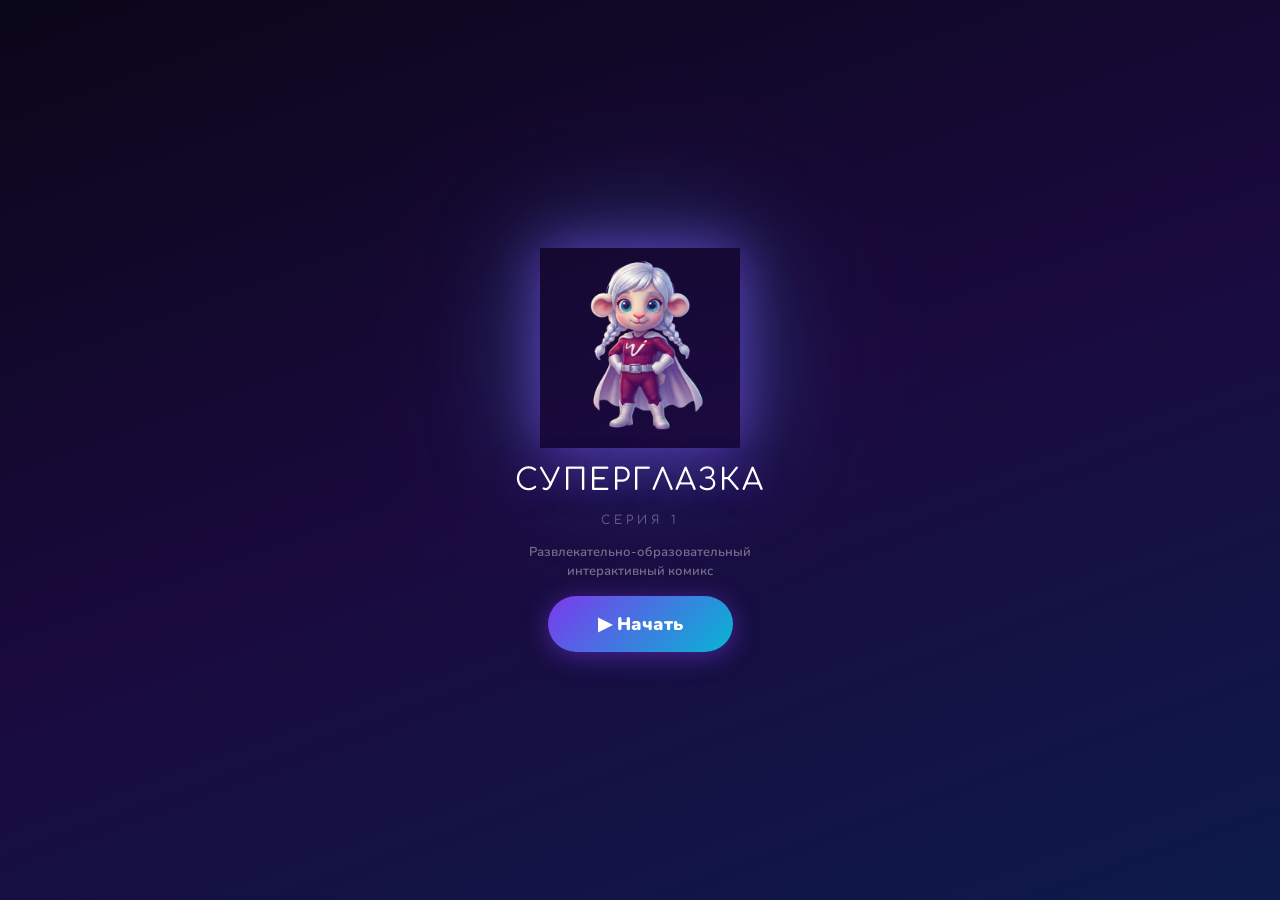
==== index.html @ 81c68782 "start" ====
<!DOCTYPE html>
<html lang="ru">
<head>
<meta charset="UTF-8">
<meta name="viewport" content="width=device-width, initial-scale=1.0, maximum-scale=1.0, user-scalable=no">
<title>Суперглазка — Серия 1</title>
<link href="https://fonts.googleapis.com/css2?family=Nunito:wght@400;600;700;800;900&family=Comfortaa:wght@700&display=swap" rel="stylesheet">
<link rel="stylesheet" href="css/comic.css">
</head>
<body>

<!-- SPLASH -->
<div id="splash">
  <img class="sp-char" src="assets/images/hero.png" alt="Суперглазка">
  <div class="sp-title">СУПЕРГЛАЗКА</div>
  <div class="sp-ser">СЕРИЯ 1</div>
  <div class="sp-sub">Развлекательно-образовательный<br>интерактивный комикс</div>
  <button class="sp-btn" id="startBtn">▶ Начать</button>
</div>

<div id="scroll-container">

<!-- Panel 0: Intro -->
<div class="panel" data-index="0" data-audio="assets/audio/ad0.mp3">
  <div class="panel-bg css-bg bg-livingroom"></div>
  <div class="logo-bar">СУПЕРГЛАЗКА</div>
  <div class="panel-num">Серия 1 · Кадр 1</div>
  <div class="progress-strip"></div>
  <div class="audio-crystal" onclick="speakPanel(0)"><div class="gem"><span class="gem-icon">🔊</span></div></div>
  <div class="speech-bubble tail-bl" style="top:16%;left:6%;max-width:48%"><span class="speaker nar">Завязка</span>Гостиная после завтрака. Чайные наборы, сахарница, ковбойская шляпа на стене...</div>
  <div class="caption">Звучит мелодия из спагетти-вестерна. На стол запрыгивает Суперглазка. Она выслеживает опасного преступника — Пикселька.</div>
  <div class="scroll-hint"><svg width="16" height="16" viewBox="0 0 24 24" fill="none" stroke="white" stroke-width="2.5"><polyline points="6 9 12 15 18 9"/></svg>ЛИСТАЙ</div>
</div>

<!-- Panel 1: Duel -->
<div class="panel" data-index="1" data-audio="assets/audio/ad1.mp3">
  <img class="panel-bg" src="assets/images/frame1.jpg" alt="Дуэль на столе">
  <div class="panel-num">Серия 1 · Кадр 2</div>
  <div class="progress-strip"></div>
  <div class="audio-crystal" onclick="speakPanel(1)"><div class="gem"><span class="gem-icon">🔊</span></div></div>
  <div class="speech-bubble tail-br" style="top:12%;right:6%;max-width:40%"><span class="speaker sg">Суперглазка</span>Ну что, Пикселёк, доигрался?</div>
  <div class="speech-bubble tail-bl" style="top:38%;left:6%;max-width:40%"><span class="speaker px">Пикселёк</span>*нервно дёргает лапками*</div>
  <div class="caption">Время замедляется. Суперглазка перепрыгивает через банку кофе, а Пикселёк бьёт по сахарнице — сахар летит ей в глаза!</div>
  <div class="scroll-hint"><svg width="16" height="16" viewBox="0 0 24 24" fill="none" stroke="white" stroke-width="2.5"><polyline points="6 9 12 15 18 9"/></svg>ЛИСТАЙ</div>
</div>

<!-- Panel 2: Chase -->
<div class="panel" data-index="2">
  <div class="panel-bg css-bg bg-socket"></div>
  <div class="panel-num">Серия 1 · Кадр 3</div>
  <div class="progress-strip"></div>
  <div class="audio-crystal" onclick="speakPanel(2)"><div class="gem"><span class="gem-icon">🔊</span></div></div>
  <div class="speech-bubble tail-tr" style="top:10%;left:6%;max-width:50%"><span class="speaker sg">Суперглазка</span>Я тебя всё равно поймаю!</div>
  <div class="caption">Пикселёк ныряет в розетку и исчезает со вспышкой. Суперглазка врезается лбом в стену, и ковбойская шляпа падает ей на голову. Хлопок в ладоши — она телепортируется.</div>
  <div class="scroll-hint"><svg width="16" height="16" viewBox="0 0 24 24" fill="none" stroke="white" stroke-width="2.5"><polyline points="6 9 12 15 18 9"/></svg>ЛИСТАЙ</div>
</div>

<!-- Panel 3: Vanya's room -->
<div class="panel" data-index="3" data-audio="assets/audio/ad2.mp3">
  <img class="panel-bg" src="assets/images/frame2.jpg" alt="Детская комната">
  <div class="panel-num">Серия 1 · Кадр 4</div>
  <div class="progress-strip"></div>
  <div class="audio-crystal" onclick="speakPanel(3)"><div class="gem"><span class="gem-icon">🔊</span></div></div>
  <div class="speech-bubble tail-bl" style="top:10%;left:6%;max-width:46%"><span class="speaker vanya">Ваня</span>О! Обновление вышло! Ну, я на пять минут. Чисто глянуть.</div>
  <div class="caption">Ваня (10 лет) собирал робота, но планшет зазвучал — и всё, конец. Часы перескочили с 12:00 на 17:00. Глаза покраснели, мама впала в тревогу.</div>
  <div class="scroll-hint"><svg width="16" height="16" viewBox="0 0 24 24" fill="none" stroke="white" stroke-width="2.5"><polyline points="6 9 12 15 18 9"/></svg>ЛИСТАЙ</div>
</div>

<!-- Panel 4: Doctor office -->
<div class="panel" data-index="4" data-audio="assets/audio/ad3.mp3">
  <img class="panel-bg" src="assets/images/frame3.jpg" alt="Кабинет врача">
  <div class="panel-num">Серия 1 · Кадр 5</div>
  <div class="progress-strip"></div>
  <div class="audio-crystal" onclick="speakPanel(4)"><div class="gem"><span class="gem-icon">🔊</span></div></div>
  <div class="speech-bubble tail-br" style="top:14%;right:6%;max-width:44%"><span class="speaker doc">Врач</span>Пятьдесят минут. В день. И больше нельзя.</div>
  <div class="speech-bubble tail-bl" style="top:44%;left:6%;max-width:44%"><span class="speaker vanya">Ваня</span>Чего?! За пятьдесят минут даже до первого босса не дойти!</div>
  <div class="caption">Врач вышла. Ваня крутит плюшевого Видеалика. Вдруг игрушка засветилась голубоватым светом...</div>
  <div class="scroll-hint"><svg width="16" height="16" viewBox="0 0 24 24" fill="none" stroke="white" stroke-width="2.5"><polyline points="6 9 12 15 18 9"/></svg>ЛИСТАЙ</div>
</div>

<!-- Panel 5: Superglazka appears -->
<div class="panel" data-index="5" data-audio="assets/audio/ad4.mp3">
  <img class="panel-bg" src="assets/images/frame4.jpg" alt="Суперглазка появилась">
  <div class="panel-num">Серия 1 · Кадр 6</div>
  <div class="progress-strip"></div>
  <div class="audio-crystal" onclick="speakPanel(5)"><div class="gem"><span class="gem-icon">🔊</span></div></div>
  <div class="speech-bubble tail-tr" style="top:10%;left:6%;max-width:50%"><span class="speaker sg">Суперглазка</span>Так... Перемещение в мир людей — три миллисекунды. Иду на рекорд!</div>
  <div class="speech-bubble tail-br" style="top:34%;right:6%;max-width:36%"><span class="speaker vanya">Ваня</span>А-А-А!!!</div>
  <div class="caption">Из вспышки радужного света материализовалась Суперглазка. Ваня в панике спрятался за кресло. А она с любопытством изучала «космический корабль».</div>
  <div class="scroll-hint"><svg width="16" height="16" viewBox="0 0 24 24" fill="none" stroke="white" stroke-width="2.5"><polyline points="6 9 12 15 18 9"/></svg>ЛИСТАЙ</div>
</div>

<!-- Panel 6: Jokes -->
<div class="panel" data-index="6" data-audio="assets/audio/ad5.mp3">
  <img class="panel-bg" src="assets/images/frame5.jpg" alt="Шутки">
  <div class="panel-num">Серия 1 · Кадр 7</div>
  <div class="progress-strip"></div>
  <div class="audio-crystal" onclick="speakPanel(6)"><div class="gem"><span class="gem-icon">🔊</span></div></div>
  <div class="speech-bubble tail-bl" style="top:10%;left:6%;max-width:50%"><span class="speaker sg">Суперглазка</span>Ш... Б... Н... Шляпа бобра небольшого?</div>
  <div class="speech-bubble tail-br" style="top:40%;right:6%;max-width:40%"><span class="speaker vanya">Ваня</span>Это не шифр. Это буквы для проверки зрения.</div>
  <div class="caption">Суперглазка достала два помидора, приложила к глазам: «Глаза красные, как два помидора!» Она съела один, второй прилип к потолку.</div>
  <div class="scroll-hint"><svg width="16" height="16" viewBox="0 0 24 24" fill="none" stroke="white" stroke-width="2.5"><polyline points="6 9 12 15 18 9"/></svg>ЛИСТАЙ</div>
</div>

<!-- Panel 7: Portal -->
<div class="panel" data-index="7" data-audio="assets/audio/ad6.mp3">
  <div class="panel-bg css-bg bg-portal"></div>
  <div class="panel-num">Серия 1 · Кадр 8</div>
  <div class="progress-strip"></div>
  <div class="audio-crystal" onclick="speakPanel(7)"><div class="gem"><span class="gem-icon">🔊</span></div></div>
  <div class="speech-bubble tail-bl" style="top:10%;left:6%;max-width:50%"><span class="speaker sg">Суперглазка</span>Видеаль — вижу вблизь...</div>
  <div class="speech-bubble tail-br" style="top:36%;right:6%;max-width:40%"><span class="speaker vanya">Ваня</span>И вижу вдаль!</div>
  <div class="caption">Заклинание открыло портал. Комната залилась радужным светом. Ваня и Суперглазка плывут по трубе, как в аквапарке. Ваня превращается в нарисованного героя.</div>
  <button class="game-cta-btn" onclick="showTransition('runner')">🎮 Играть!</button>
</div>


<!-- Panel 8: World of Eye -->
<div class="panel" data-index="8" data-audio="assets/audio/ad7.mp3">
  <img class="panel-bg" src="assets/images/frame6.jpg" alt="Мир Глазки">
  <div class="panel-num">Серия 1 · Кадр 9</div>
  <div class="progress-strip"></div>
  <div class="audio-crystal" onclick="speakPanel(8)"><div class="gem"><span class="gem-icon">🔊</span></div></div>
  <div class="boss-hud">
    <div class="boss-name">БОСС: ЛЕНИВУС</div>
    <div class="boss-bar"><div class="boss-hp" id="boss-hp1" style="width:100%"></div></div>
    <div class="boss-stats">Уровень: 1 · Класс: Ленивый Затягиватель</div>
  </div>
  <div class="speech-bubble tail-bl" style="top:54%;left:6%;max-width:50%"><span class="speaker sg">Суперглазка</span>Теперь понимаешь, почему планшет тебя так "затягивает"? Добро пожаловать в твой Мир Глазки!</div>
  <div class="speech-bubble tail-br" style="top:72%;right:6%;max-width:44%"><span class="speaker vanya">Ваня</span>Эти паучки... Я их где-то видел!</div>
  <div class="caption">Фэнтезийный пейзаж: Замок в форме глазного яблока, ресницы-мосты, слезные озёра. На троне из диванов возлежит Ленивус. Пиксельки плетут цифровую паутину.</div>
  <div class="scroll-hint"><svg width="16" height="16" viewBox="0 0 24 24" fill="none" stroke="white" stroke-width="2.5"><polyline points="6 9 12 15 18 9"/></svg>ЛИСТАЙ</div>
</div>

<!-- Panel 9: Cyber Warrior -->
<div class="panel" data-index="9">
  <div class="panel-bg css-bg bg-cyber"></div>
  <div class="panel-num">Серия 1 · Кадр 10</div>
  <div class="progress-strip"></div>
  <div class="audio-crystal" onclick="speakPanel(9)"><div class="gem"><span class="gem-icon">🔊</span></div></div>
  <div class="speech-bubble tail-bl" style="top:10%;left:6%;max-width:50%"><span class="speaker vanya">Ваня</span>Кибер Воин 3000, ты вовремя, друг!</div>
  <div class="speech-bubble tail-br" style="top:34%;right:6%;max-width:46%"><span class="speaker kw">Кибер Воин</span>Обещай, что достроишь меня, а не будешь вечно сидеть в планшете!</div>
  <div class="caption">Ваня призвал того самого робота, которого собирал в реальности. Кибер Воин прорвал сквозь паутину, но одна нога была недостроена — он бегал по кругу.</div>
  <div class="scroll-hint"><svg width="16" height="16" viewBox="0 0 24 24" fill="none" stroke="white" stroke-width="2.5"><polyline points="6 9 12 15 18 9"/></svg>ЛИСТАЙ</div>
</div>

<!-- Panel 10: Gym transition -->
<div class="panel" data-index="10">
  <div class="panel-bg css-bg bg-gym"></div>
  <div class="panel-num">Серия 1 · Кадр 11</div>
  <div class="progress-strip"></div>
  <div class="audio-crystal" onclick="speakPanel(10)"><div class="gem"><span class="gem-icon">🔊</span></div></div>
  <div class="speech-bubble tail-bl" style="top:10%;left:6%;max-width:52%"><span class="speaker sg">Суперглазка</span>Суперзарядка от Суперглазки! Повторяй за мной! И вы, ребята, тоже!</div>
  <div class="caption">Ленивус вырос до размеров робота. Единственный способ победить — гимнастика для глаз. Готовься!</div>
  <button class="game-cta-btn" onclick="showTransition('gym')">🎮 Тренировка!</button>
</div>

<!-- Panel 11: Victory -->
<div class="panel" data-index="11">
  <div class="panel-bg css-bg bg-victory"></div>
  <div class="panel-num">Серия 1 · Кадр 12</div>
  <div class="progress-strip"></div>
  <div class="audio-crystal" onclick="speakPanel(11)"><div class="gem"><span class="gem-icon">🔊</span></div></div>
  <div class="speech-bubble tail-bl" style="top:10%;left:6%;max-width:48%"><span class="speaker vanya">Ваня</span>Ура! Победа! Мне не терпится рассказать друзьям!</div>
  <div class="speech-bubble tail-br" style="top:36%;right:6%;max-width:40%"><span class="speaker sg">Суперглазка</span>Видеаль — вижу вблизь...</div>
  <div class="caption">Три солнечных лучика разрушили дамбу. Ленивус смылся потоком чистой слезной воды. Мир преобразился на глазах.</div>
  <div class="scroll-hint"><svg width="16" height="16" viewBox="0 0 24 24" fill="none" stroke="white" stroke-width="2.5"><polyline points="6 9 12 15 18 9"/></svg>ЛИСТАЙ</div>
</div>

<!-- Panel 12: Return -->
<div class="panel" data-index="12">
  <img class="panel-bg" src="assets/images/frame8.jpg" alt="Возвращение">
  <div class="panel-num">Серия 1 · Кадр 13</div>
  <div class="progress-strip"></div>
  <div class="audio-crystal" onclick="speakPanel(12)"><div class="gem"><span class="gem-icon">🔊</span></div></div>
  <div class="speech-bubble tail-bl" style="top:10%;left:6%;max-width:48%"><span class="speaker vanya">Ваня</span>Стой! А селфи? Нам нужно селфи на память!</div>
  <div class="caption">Ваня и Суперглазка вернулись в кабинет. Дверь открылась — мама и врач застыли, увидев погром. А глаза Вани были абсолютно чистыми. Рядом с ним с потолка упал помидор.</div>
  <div class="scroll-hint"><svg width="16" height="16" viewBox="0 0 24 24" fill="none" stroke="white" stroke-width="2.5"><polyline points="6 9 12 15 18 9"/></svg>ЛИСТАЙ</div>
</div>

<!-- Panel 13: Moral -->
<div class="panel" data-index="13">
  <div class="panel-bg css-bg bg-moral"></div>
  <div class="panel-num">Серия 1 · Кадр 14</div>
  <div class="progress-strip"></div>
  <div class="audio-crystal" onclick="speakPanel(13)"><div class="gem"><span class="gem-icon">🔊</span></div></div>
  <div class="speech-bubble tail-bl" style="top:14%;left:6%;max-width:52%"><span class="speaker sg">Суперглазка</span>Если долго сидеть в планшете, можно превратить глаза в два перезрелых помидора! Но выход есть!</div>
  <div class="caption">Суперглазка повесила селфи с Ваней на стену кабинета. Она напомнила: делайте гимнастику для глаз и отдыхайте каждые 20 минут.</div>
  <div class="scroll-hint"><svg width="16" height="16" viewBox="0 0 24 24" fill="none" stroke="white" stroke-width="2.5"><polyline points="6 9 12 15 18 9"/></svg>ЛИСТАЙ</div>
</div>

<!-- Panel 14: Flashback -->
<div class="panel" data-index="14">
  <div class="panel-bg css-bg bg-ritual"></div>
  <div class="panel-num">Серия 1 · Кадр 15</div>
  <div class="progress-strip"></div>
  <div class="audio-crystal" onclick="speakPanel(14)"><div class="gem"><span class="gem-icon">🔊</span></div></div>
  <div class="speech-bubble tail-bl" style="top:10%;left:6%;max-width:52%"><span class="speaker mx">Мудрый Хрусталик</span>Мир Тьмы становится сильнее! Мы вынуждены прибегнуть к святейшему ритуалу — Призыву!</div>
  <div class="caption">Планета Видеаль, несколько лет назад. Из бурлящего сосуда выпрыгнула Суперглазка в обычном красном комбинезоне. Удар посоха превратил её в супергероя.</div>
  <div class="scroll-hint"><svg width="16" height="16" viewBox="0 0 24 24" fill="none" stroke="white" stroke-width="2.5"><polyline points="6 9 12 15 18 9"/></svg>ЛИСТАЙ</div>
</div>

<!-- Panel 15: Finale / Credits -->
<div class="panel" data-index="15">
  <div class="panel-bg css-bg bg-credits"></div>
  <div class="panel-num">Серия 1 · Финал</div>
  <div class="progress-strip"></div>
  <div class="audio-crystal" onclick="speakPanel(15)"><div class="gem"><span class="gem-icon">🔊</span></div></div>
  <div class="credits-title">БЕРЕГИТЕ ЗРЕНИЕ!</div>
  <div class="credits-text">
    Суперглазка<br>
    <small>Серия 1 · Мир Глазки Вани</small><br><br>
    Сценарий: по заказу пользователя<br>
    Персонаж: Суперглазка<br><br>
    Советы:<br>
    • Делай гимнастику для глаз<br>
    • Отдыхай каждые 20 минут за экраном<br>
    • Не сиди в темноте с гаджетами<br>
    • Ешь морковку и пей воду
  </div>
  <button class="sp-btn" style="position:absolute;bottom:30px;left:50%;transform:translateX(-50%);z-index:10;padding:12px 36px;font-size:16px" onclick="location.reload()">🔄 Сначала</button>
</div>

</div>

<!-- OVERLAY: Runner transition -->
<div class="overlay" id="tr-overlay-runner">
  <img class="tr-badge" src="assets/images/badge.png" alt="">
  <div class="tr-title">Мини-игра!</div>
  <div class="tr-sub">Помоги Суперглазке догнать Пикселька на столе!<br>Уворачивайся от посуды.</div>
  <button class="tr-btn" onclick="startRunnerGame()">Играть! 🚀</button>
</div>

<!-- OVERLAY: Runner game -->
<div class="overlay" id="game-overlay-runner">
  <div class="game-header">
    <div class="score-pill"><span class="score-lbl">УРОВЕНЬ</span><span class="score-val" id="runner-time">1</span></div>
    <div class="lives-val" id="runner-lives">❤️❤️❤️</div>
  </div>
  <canvas id="runner-canvas" width="360" height="480"></canvas>
  <div class="runner-controls">
    <div class="runner-hint">👆 ТАП = прыжок | Два тапа = двойной прыжок</div>
    <div class="runner-stats">
      <div class="runner-stat">
        <div class="runner-stat-val">💚</div>
        <div class="runner-stat-lbl">+жизнь</div>
      </div>
      <div class="runner-stat">
        <div class="runner-stat-val">⭐</div>
        <div class="runner-stat-lbl">медленно</div>
      </div>
      <div class="runner-stat">
        <div class="runner-stat-val">🛡️</div>
        <div class="runner-stat-lbl">щит</div>
      </div>
    </div>
    <button onclick="closeRunner(false)" style="background:none;border:1px solid rgba(255,255,255,.2);border-radius:30px;color:rgba(255,255,255,.5);padding:8px 24px;font-family:'Nunito',sans-serif;font-size:12px;font-weight:700;cursor:pointer">Пропустить</button>
  </div>
</div>

<!-- OVERLAY: Gym transition -->
<div class="overlay" id="tr-overlay-gym">
  <img class="tr-badge" src="assets/images/badge.png" alt="">
  <div class="tr-title">Гимнастика для глаз!</div>
  <div class="tr-sub">Повторяй упражнения вместе с Ваней и Суперглазкой, чтобы победить Ленивуса.</div>
  <button class="tr-btn" onclick="startGymGame()">Начать! 👁</button>
</div>

<!-- OVERLAY: Gym game -->
<div class="overlay" id="game-overlay-gym">
  <div class="gym-header">
    <div class="gym-boss">
      <div class="gym-boss-avatar">🦥</div>
      <div class="gym-boss-info">
        <div class="gym-boss-name">ЛЕНИВУС</div>
        <div class="gym-boss-hp"><div class="gym-boss-hp-fill" id="boss-hp2" style="width:100%"></div></div>
      </div>
    </div>
    <div class="score-pill"><span class="score-lbl">ЛУЧИКИ</span><span class="score-val" id="gym-rays">⚪⚪⚪</span></div>
  </div>
  <div class="gym-card" id="gym-card">
    <div class="gym-title" id="gym-title">Упражнение «Щётка»</div>
    <div class="gym-desc" id="gym-desc">Зажмурись, потом открой глаза! Смахивай цифровую паутину!</div>
    <div class="gym-arena" id="gym-arena"></div>
    <div class="gym-progress"><div class="gym-bar" id="gym-bar"></div></div>
    <div class="gym-counter" id="gym-counter">Паутина: 0 / 5</div>
  </div>
  <div style="text-align:center;margin-top:12px"><button onclick="closeGym(false)" style="background:none;border:1px solid rgba(255,255,255,.2);border-radius:30px;color:rgba(255,255,255,.5);padding:8px 24px;font-family:'Nunito',sans-serif;font-size:12px;font-weight:700;cursor:pointer">Пропустить</button></div>
</div>

<!-- OVERLAY: Win -->
<div class="overlay" id="win-overlay">
  <div class="win-stars"><span class="win-star">⭐</span><span class="win-star">⭐</span><span class="win-star">⭐</span></div>
  <div class="win-title" id="win-title">Отлично!</div>
  <div class="win-sub" id="win-sub">Ты справился!<br>Продолжение в комиксе...</div>
  <button class="win-btn" onclick="closeWinContinue()">Продолжить ➜</button>
</div>

<script src="js/comic.js"></script>
<script src="js/game_runner.js"></script>
<script src="js/game_gymnastics.js"></script>
</body>
</html>
---- css/comic.css ----
/* ═══ BASE ═══ */
*{margin:0;padding:0;box-sizing:border-box}
html,body{width:100%;height:100%;overflow:hidden;background:#0a0618;font-family:'Nunito',sans-serif;-webkit-tap-highlight-color:transparent}
#scroll-container{width:100%;height:100vh;overflow-y:scroll;scroll-snap-type:y mandatory;-webkit-overflow-scrolling:touch;scrollbar-width:none;display:none}
#scroll-container::-webkit-scrollbar{display:none}

/* ═══ PANEL ═══ */
.panel{width:100%;height:100vh;scroll-snap-align:start;scroll-snap-stop:always;position:relative;overflow:hidden;display:flex;align-items:center;justify-content:center}
.panel-bg{position:absolute;inset:0;width:100%;height:100%;object-fit:cover;object-position:center;z-index:0;transition:transform .9s cubic-bezier(.25,.46,.45,.94),filter .9s;filter:brightness(.88) saturate(.9)}
.panel.active .panel-bg{transform:scale(1.03);filter:brightness(1) saturate(1)}
.css-bg{background-size:cover;background-position:center}
.panel::after{content:'';position:absolute;inset:0;background:linear-gradient(to bottom,rgba(10,6,24,.15) 0%,rgba(10,6,24,0) 30%,rgba(10,6,24,.45) 65%,rgba(10,6,24,.92) 100%);z-index:1;pointer-events:none}

/* ═══ HEADER / LOGO ═══ */
.panel-num{position:absolute;top:14px;left:14px;z-index:10;font-family:'Comfortaa',cursive;font-size:12px;color:rgba(255,255,255,.7);background:rgba(10,6,24,.5);backdrop-filter:blur(8px);padding:4px 12px;border-radius:20px;border:1px solid rgba(255,255,255,.12)}
.logo-bar{position:absolute;top:14px;left:50%;transform:translateX(-50%);z-index:10;font-family:'Comfortaa',cursive;font-size:13px;color:rgba(255,255,255,.4);letter-spacing:3px}

/* ═══ PROGRESS STRIP ═══ */
.progress-strip{position:absolute;top:14px;right:14px;z-index:10;display:flex;flex-direction:column;gap:4px}
.pdot{width:5px;height:5px;border-radius:3px;background:rgba(255,255,255,.2);transition:all .4s}
.pdot.active{background:#f59e0b;height:22px;box-shadow:0 0 8px rgba(245,158,11,.5)}
.pdot.done{background:rgba(255,255,255,.55)}

/* ═══ AUDIO CRYSTAL ═══ */
.audio-crystal{position:absolute;top:14px;right:44px;z-index:10;width:40px;height:40px;cursor:pointer;display:flex;align-items:center;justify-content:center;transition:transform .2s}
.audio-crystal:active{transform:scale(.85)}
.audio-crystal .gem{width:36px;height:36px;background:linear-gradient(135deg,rgba(124,58,237,.6),rgba(6,182,212,.6));border:1.5px solid rgba(255,255,255,.35);border-radius:10px;transform:rotate(45deg);display:flex;align-items:center;justify-content:center;backdrop-filter:blur(6px);box-shadow:0 2px 12px rgba(124,58,237,.3);transition:all .3s}
.audio-crystal .gem-icon{transform:rotate(-45deg);font-size:16px;color:rgba(255,255,255,.9);line-height:1}
.audio-crystal.playing .gem{background:linear-gradient(135deg,rgba(245,158,11,.7),rgba(239,68,68,.6));box-shadow:0 2px 16px rgba(245,158,11,.5);animation:gemPulse 1.2s ease-in-out infinite}
@keyframes gemPulse{0%,100%{box-shadow:0 2px 12px rgba(245,158,11,.4)}50%{box-shadow:0 2px 24px rgba(245,158,11,.7)}}

/* ═══ SPEECH BUBBLE ═══ */
.speech-bubble{position:absolute;z-index:10;max-width:54%;background:rgba(255,255,255,.78);backdrop-filter:blur(6px);border:2px solid rgba(255,255,255,.85);border-radius:16px;padding:10px 14px;font-size:14px;font-weight:800;color:#1a0f2e;line-height:1.4;box-shadow:0 2px 12px rgba(0,0,0,.15);transform:translateY(10px) scale(.95);opacity:0;transition:transform .45s .15s ease,opacity .4s .15s ease}
.panel.active .speech-bubble{transform:translateY(0) scale(1);opacity:1}
.speech-bubble .speaker{font-size:10px;text-transform:uppercase;letter-spacing:1.5px;margin-bottom:3px;display:block;font-weight:900}
.speaker.sg{color:#7c3aed}
.speaker.vanya{color:#06b6d4}
.speaker.px{color:#ef4444}
.speaker.doc{color:#22c55e}
.speaker.kw{color:#6366f1}
.speaker.mx{color:#f59e0b}
.speaker.nar{color:#64748b}

.speech-bubble.tail-bl::after{content:'';position:absolute;bottom:-10px;left:18px;width:12px;height:10px;background:rgba(255,255,255,.78);clip-path:polygon(0 0,100% 0,30% 100%)}
.speech-bubble.tail-br::after{content:'';position:absolute;bottom:-10px;right:18px;width:12px;height:10px;background:rgba(255,255,255,.78);clip-path:polygon(0 0,100% 0,70% 100%)}
.speech-bubble.tail-tr::after{content:'';position:absolute;top:-10px;right:18px;width:12px;height:10px;background:rgba(255,255,255,.78);clip-path:polygon(0 0,100% 0,70% 100%);transform:scaleY(-1)}
.speech-bubble.tail-tl::after{content:'';position:absolute;top:-10px;left:18px;width:12px;height:10px;background:rgba(255,255,255,.78);clip-path:polygon(30% 100%,0 0,100% 0);transform:scaleY(-1)}

/* ═══ CAPTION ═══ */
.caption{position:absolute;bottom:54px;left:0;right:0;z-index:10;padding:0 18px;font-size:15px;font-weight:700;color:rgba(255,255,255,.92);line-height:1.55;text-shadow:0 2px 8px rgba(0,0,0,.8);transform:translateY(10px);opacity:0;transition:transform .5s .3s ease,opacity .5s .3s ease}
.panel.active .caption{transform:translateY(0);opacity:1}

.scroll-hint{position:absolute;bottom:10px;left:50%;transform:translateX(-50%);z-index:10;display:flex;flex-direction:column;align-items:center;gap:2px;color:rgba(255,255,255,.4);font-size:9px;font-weight:800;letter-spacing:2px;animation:hintB 1.6s ease-in-out infinite}
@keyframes hintB{0%,100%{transform:translateX(-50%) translateY(0)}50%{transform:translateX(-50%) translateY(5px)}}

/* ═══ GAME CTA BTN ═══ */
.game-cta-btn{position:absolute;bottom:90px;left:50%;transform:translateX(-50%);z-index:10;background:linear-gradient(135deg,#7c3aed,#06b6d4);color:#fff;border:2px solid rgba(255,255,255,.45);border-radius:50px;padding:14px 36px;font-family:'Nunito',sans-serif;font-size:17px;font-weight:900;cursor:pointer;box-shadow:0 4px 25px rgba(124,58,237,.5);white-space:nowrap;animation:ctaP 2s ease-in-out infinite;display:none}
.panel.active .game-cta-btn{display:block}
@keyframes ctaP{0%,100%{box-shadow:0 4px 20px rgba(124,58,237,.5)}50%{box-shadow:0 6px 35px rgba(6,182,212,.65)}}
.game-cta-btn:active{transform:translateX(-50%) scale(.95)}

/* ═══ CSS BACKGROUNDS ═══ */
.bg-livingroom{background:linear-gradient(160deg,#2d1b4a,#1a0f2e 60%,#0f172a)}
.bg-socket{background:linear-gradient(160deg,#0f172a,#1e1b4b 60%,#312e81)}
.bg-portal{background:linear-gradient(160deg,#4c1d95,#06b6d4,#f59e0b);background-size:400% 400%;animation:portalMove 6s ease infinite}
@keyframes portalMove{0%{background-position:0% 50%}50%{background-position:100% 50%}100%{background-position:0% 50%}}
.bg-cyber{background:linear-gradient(160deg,#0f172a,#1e293b 50%,#334155)}
.bg-gym{background:linear-gradient(160deg,#1a0f2e,#4c1d95 60%,#7c3aed)}
.bg-victory{background:linear-gradient(160deg,#0ea5e9,#06b6d4 40%,#f59e0b)}
.bg-moral{background:linear-gradient(160deg,#1a0f2e,#312e81 60%,#4338ca)}
.bg-ritual{background:linear-gradient(160deg,#0f172a,#1e1b4b 50%,#3730a3)}
.bg-credits{background:linear-gradient(160deg,#0a0618,#1a0a3e,#0d1b4a)}

/* ═══ BOSS HUD ═══ */
.boss-hud{position:absolute;top:56px;left:14px;right:14px;z-index:10;background:rgba(10,6,24,.55);backdrop-filter:blur(6px);border:1px solid rgba(255,255,255,.12);border-radius:14px;padding:10px 14px;transform:translateY(-10px);opacity:0;transition:transform .5s .2s,opacity .5s .2s}
.panel.active .boss-hud{transform:translateY(0);opacity:1}
.boss-name{font-size:11px;font-weight:900;color:#f59e0b;letter-spacing:1px}
.boss-bar{height:8px;background:rgba(255,255,255,.15);border-radius:4px;margin-top:6px;overflow:hidden}
.boss-hp{height:100%;background:linear-gradient(90deg,#ef4444,#f59e0b);transition:width .6s ease}
.boss-stats{font-size:10px;color:rgba(255,255,255,.55);margin-top:6px}

.boss-bar-inline{flex:1;height:10px;background:rgba(255,255,255,.15);border-radius:5px;overflow:hidden;max-width:180px}
.boss-hp-inline{height:100%;background:linear-gradient(90deg,#ef4444,#f59e0b);transition:width .6s ease}

/* ═══ CREDITS ═══ */
.credits-title{position:absolute;top:18%;left:0;right:0;z-index:10;text-align:center;font-family:'Comfortaa',cursive;font-size:28px;color:#fff;text-shadow:0 2px 15px rgba(6,182,212,.6);transform:translateY(-10px);opacity:0;transition:transform .6s .2s,opacity .6s .2s}
.panel.active .credits-title{transform:translateY(0);opacity:1}
.credits-text{position:absolute;top:34%;left:0;right:0;z-index:10;text-align:center;font-size:14px;color:rgba(255,255,255,.8);line-height:1.7;padding:0 24px;transform:translateY(10px);opacity:0;transition:transform .6s .4s,opacity .6s .4s}
.panel.active .credits-text{transform:translateY(0);opacity:1}

/* ═══ SPLASH ═══ */
#splash{position:fixed;inset:0;z-index:200;background:linear-gradient(160deg,#0a0618,#1a0a3e,#0d1b4a);display:flex;flex-direction:column;align-items:center;justify-content:center;gap:16px;transition:opacity .5s}
#splash.hide{opacity:0;pointer-events:none}
.sp-char{width:200px;height:auto;filter:drop-shadow(0 0 25px rgba(124,58,237,.6)) drop-shadow(0 0 50px rgba(6,182,212,.3)) drop-shadow(0 0 80px rgba(124,58,237,.2));animation:spCharGlow 3s ease-in-out infinite;mix-blend-mode:screen}
@keyframes spCharGlow{0%,100%{filter:drop-shadow(0 0 25px rgba(124,58,237,.6)) drop-shadow(0 0 50px rgba(6,182,212,.3)) drop-shadow(0 0 80px rgba(124,58,237,.2))}50%{filter:drop-shadow(0 0 35px rgba(124,58,237,.8)) drop-shadow(0 0 70px rgba(6,182,212,.5)) drop-shadow(0 0 100px rgba(245,158,11,.3))}}
.sp-title{font-family:'Comfortaa',cursive;font-size:30px;color:#fff;text-shadow:0 0 30px rgba(124,58,237,.5);letter-spacing:2px}
.sp-ser{font-family:'Comfortaa',cursive;font-size:12px;color:rgba(255,255,255,.35);letter-spacing:4px}
.sp-sub{font-size:13px;color:rgba(255,255,255,.4);font-weight:600;text-align:center;max-width:240px;line-height:1.4}
.sp-btn{background:linear-gradient(135deg,#7c3aed,#06b6d4);color:#fff;border:none;border-radius:50px;padding:16px 50px;font-family:'Nunito',sans-serif;font-size:18px;font-weight:900;cursor:pointer;box-shadow:0 4px 25px rgba(124,58,237,.5);-webkit-appearance:none}
.sp-btn:active{transform:scale(.95)}

/* ═══ OVERLAYS ═══ */
.overlay{position:fixed;inset:0;z-index:100;display:none;flex-direction:column;align-items:center;justify-content:center;padding:20px;gap:16px}
.overlay.visible{display:flex}
#tr-overlay-runner,#tr-overlay-gym{background:linear-gradient(160deg,#1a0f2e,#2d1b69);animation:fadeIn .4s}
#win-overlay{background:linear-gradient(160deg,#0f2027,#203a43,#2c5364);animation:fadeIn .4s}
@keyframes fadeIn{from{opacity:0}to{opacity:1}}

.tr-badge{width:90px;height:90px;background:linear-gradient(135deg,#f59e0b,#ef4444);border:3px solid rgba(255,255,255,.25);border-radius:50%;display:flex;align-items:center;justify-content:center;overflow:hidden;box-shadow:0 8px 30px rgba(245,158,11,.4);animation:trP .5s cubic-bezier(.34,1.56,.64,1) .1s both}
.tr-badge img{width:100%;height:100%;object-fit:cover}
@keyframes trP{from{transform:scale(0)}to{transform:scale(1)}}
.tr-title{font-family:'Comfortaa',cursive;font-size:28px;color:#fff;text-shadow:0 2px 12px rgba(124,58,237,.8)}
.tr-sub{font-size:14px;color:rgba(255,255,255,.7);font-weight:600;text-align:center;max-width:300px;line-height:1.5}
.tr-btn,.win-btn{background:linear-gradient(135deg,#7c3aed,#06b6d4);color:#fff;border:2px solid rgba(255,255,255,.3);border-radius:50px;padding:14px 38px;font-family:'Nunito',sans-serif;font-size:17px;font-weight:900;cursor:pointer;box-shadow:0 4px 20px rgba(124,58,237,.5);transition:transform .15s}
.tr-btn:active,.win-btn:active{transform:scale(.95)}

.win-stars{display:flex;gap:8px;font-size:48px}
.win-star{animation:starPop .4s cubic-bezier(.34,1.56,.64,1) both}
.win-star:nth-child(1){animation-delay:.1s}.win-star:nth-child(2){animation-delay:.25s}.win-star:nth-child(3){animation-delay:.4s}
@keyframes starPop{from{opacity:0;transform:scale(0) rotate(-20deg)}to{opacity:1;transform:scale(1) rotate(0)}}
.win-title{font-family:'Comfortaa',cursive;font-size:30px;color:#fff;text-shadow:0 2px 15px rgba(6,182,212,.6)}
.win-sub{font-size:14px;color:rgba(255,255,255,.65);font-weight:600;text-align:center;max-width:280px;line-height:1.5}

/* ═══ GAME SHARED ═══ */
.game-header{display:flex;align-items:center;justify-content:space-between;width:100%;max-width:500px;margin-bottom:10px}
.score-pill{background:rgba(255,255,255,.08);border:1px solid rgba(255,255,255,.12);border-radius:50px;padding:6px 16px;display:flex;gap:10px;align-items:center}
.score-lbl{font-size:10px;color:rgba(255,255,255,.4);font-weight:800}
.score-val{font-family:'Comfortaa',cursive;font-size:20px;color:#f59e0b}
.lives-val{font-size:16px}

/* ═══ RUNNER GAME - NEW ═══ */
#game-overlay-runner{background:linear-gradient(180deg,#1a0f2e 0%,#0f0a1e 100%);padding:18px;justify-content:flex-start;overflow-y:auto}
#runner-canvas{width:100%;max-width:400px;height:auto;border-radius:16px;border:2px solid rgba(255,255,255,.15);background:linear-gradient(180deg,#2d1b4a 0%,#1a0f2e 50%,#0f0a1e 100%);touch-action:none;box-shadow:0 10px 40px rgba(0,0,0,.5)}
.runner-controls{width:100%;max-width:400px;display:flex;flex-direction:column;align-items:center;gap:10px;margin-top:10px}
.runner-hint{font-size:13px;color:rgba(255,255,255,.6);font-weight:700;text-align:center;padding:8px 16px;background:rgba(255,255,255,.08);border-radius:20px}
.runner-stats{display:flex;gap:20px;margin-top:5px}
.runner-stat{text-align:center}
.runner-stat-val{font-size:18px;font-weight:900;color:#f59e0b}
.runner-stat-lbl{font-size:10px;color:rgba(255,255,255,.4)}

/* ═══ GYM GAME - NEW ═══ */
#game-overlay-gym{background:linear-gradient(180deg,#1a0f2e 0%,#0f0a1e 100%);padding:18px;justify-content:flex-start;overflow-y:auto}
.gym-header{display:flex;align-items:center;justify-content:space-between;width:100%;max-width:460px;margin-bottom:12px;gap:12px}
.gym-boss{display:flex;align-items:center;gap:10px}
.gym-boss-avatar{width:48px;height:48px;background:linear-gradient(135deg,#78716c,#57534e);border-radius:50%;display:flex;align-items:center;justify-content:center;font-size:28px;border:3px solid rgba(255,255,255,.2);box-shadow:0 4px 15px rgba(0,0,0,.3)}
.gym-boss-info{flex:1}
.gym-boss-name{font-size:12px;font-weight:900;color:#f59e0b;letter-spacing:1px}
.gym-boss-hp{height:8px;background:rgba(255,255,255,.15);border-radius:4px;margin-top:4px;overflow:hidden}
.gym-boss-hp-fill{height:100%;background:linear-gradient(90deg,#ef4444,#f59e0b);transition:width .4s ease}

.gym-card{background:rgba(255,255,255,.08);border:1px solid rgba(255,255,255,.15);border-radius:20px;padding:20px;width:100%;max-width:460px;backdrop-filter:blur(10px);margin-top:8px}
.gym-title{font-family:'Comfortaa',cursive;font-size:20px;color:#fff;margin-bottom:6px}
.gym-desc{font-size:14px;color:rgba(255,255,255,.7);font-weight:600;margin-bottom:18px;line-height:1.45}
.gym-arena{display:flex;align-items:center;justify-content:center;min-height:140px;background:rgba(0,0,0,.2);border:2px dashed rgba(255,255,255,.15);border-radius:14px;margin-bottom:16px;position:relative;overflow:hidden}
.gym-action-btn{background:linear-gradient(135deg,#7c3aed,#06b6d4);color:#fff;border:2px solid rgba(255,255,255,.35);border-radius:50px;padding:18px 48px;font-family:'Nunito',sans-serif;font-size:20px;font-weight:900;cursor:pointer;box-shadow:0 4px 25px rgba(124,58,237,.4);user-select:none;transition:all .15s;position:relative;overflow:hidden}
.gym-action-btn:active{transform:scale(.95);box-shadow:0 2px 15px rgba(124,58,237,.3)}
.gym-action-btn::after{content:'';position:absolute;inset:0;background:linear-gradient(90deg,transparent,rgba(255,255,255,.3),transparent);transform:translateX(-100%);transition:none}
.gym-action-btn:hover::after{transform:translateX(100%);transition:transform .5s}

.gym-progress{height:12px;background:rgba(255,255,255,.12);border-radius:6px;overflow:hidden;position:relative}
.gym-bar{height:100%;width:0%;background:linear-gradient(90deg,#f59e0b,#ef4444);transition:width .3s ease;box-shadow:0 0 10px rgba(245,158,11,.3)}
.gym-counter{text-align:center;margin-top:12px;font-size:16px;color:rgba(255,255,255,.8);font-weight:800}

/* ═══ GYM SPECIFIC ELEMENTS ═══ */
.gym-superglazka{position:absolute;left:20px;top:50%;transform:translateY(-50%);font-size:50px;filter:drop-shadow(0 0 10px rgba(245,158,11,.5));animation:float 2s ease-in-out infinite}
@keyframes float{0%,100%{transform:translateY(-50%) translateY(0)}50%{transform:translateY(-50%) translateY(-10px)}}
.gym-superglazka.closed{filter:brightness(.3) drop-shadow(0 0 5px rgba(0,0,0,.5))}

.gym-cobweb{position:absolute;inset:0;pointer-events:none}
.cobweb-line{position:absolute;background:rgba(255,255,255,.3);transform-origin:left center;transition:all .3s ease}
.cobweb-line.removed{opacity:0;transform:scale(0)!important}

.gym-tracker-container{position:relative;width:200px;height:120px}
.gym-tracker-path{position:absolute;inset:0;border:2px dashed rgba(255,255,255,.2);border-radius:50%}
.gym-tracker-ball{position:absolute;width:30px;height:30px;background:linear-gradient(135deg,#f59e0b,#ef4444);border-radius:50%;box-shadow:0 0 20px rgba(245,158,11,.6);left:50%;top:50%;margin:-15px 0 0 -15px;transition:none}
.gym-tracker-target{position:absolute;width:50px;height:50px;border:3px solid #22c55e;border-radius:50%;left:50%;top:50%;margin:-25px 0 0 -25px;animation:pulseTarget 1s ease-in-out infinite}
@keyframes pulseTarget{0%,100%{transform:scale(1);opacity:1}50%{transform:scale(1.1);opacity:.7}}
.gym-tracker-hit{position:absolute;left:50%;top:50%;transform:translate(-50%,-50%);font-size:24px;font-weight:900;color:#22c55e;opacity:0;animation:hitPop .5s ease}
@keyframes hitPop{0%{opacity:1;transform:translate(-50%,-50%) scale(.5)}50%{transform:translate(-50%,-50%) scale(1.3)}100%{opacity:0;transform:translate(-50%,-50%) scale(1)}}

.gym-rhythm-container{position:relative;width:180px;height:180px;display:flex;align-items:center;justify-content:center}
.gym-rhythm-outer{position:absolute;width:100%;height:100%;border:4px solid rgba(255,255,255,.1);border-radius:50%}
.gym-rhythm-inner{position:absolute;width:60%;height:60%;background:linear-gradient(135deg,#06b6d4,#7c3aed);border-radius:50%;animation:rhythmPulse 1s ease-in-out infinite}
@keyframes rhythmPulse{0%,100%{transform:scale(1)}50%{transform:scale(.6)}}
.gym-rhythm-text{position:relative;z-index:1;font-size:14px;font-weight:900;color:#fff;text-align:center}
.gym-combo{position:absolute;top:-30px;left:50%;transform:translateX(-50%);font-size:20px;font-weight:900;color:#f59e0b;text-shadow:0 0 10px rgba(245,158,11,.5);animation:comboPop .3s ease}
@keyframes comboPop{0%{transform:translateX(-50%) scale(0)}50%{transform:translateX(-50%) scale(1.3)}100%{transform:translateX(-50%) scale(1)}}

.gym-lake{position:absolute;bottom:0;left:0;right:0;height:0%;background:linear-gradient(180deg,rgba(6,182,212,.5),rgba(6,182,212,.2));border-radius:0 0 12px 12px;transition:height .2s ease;pointer-events:none}
.gym-lake::after{content:'🌊';position:absolute;bottom:5px;left:50%;transform:translateX(-50%);font-size:24px;opacity:.7;animation:wave 2s ease-in-out infinite}
@keyframes wave{0%,100%{transform:translateX(-50%) translateY(0)}50%{transform:translateX(-50%) translateY(-5px)}}

.gym-lazy-shake{animation:lazyShake .5s ease}
@keyframes lazyShake{0%,100%{transform:rotate(0)}25%{transform:rotate(-5deg)}75%{transform:rotate(5deg)}}

@media (max-width:380px){
  .speech-bubble{font-size:12px;padding:8px 10px;max-width:60%}
  .caption{font-size:13px}
  .sp-char{width:160px}
  .sp-title{font-size:24px}
}
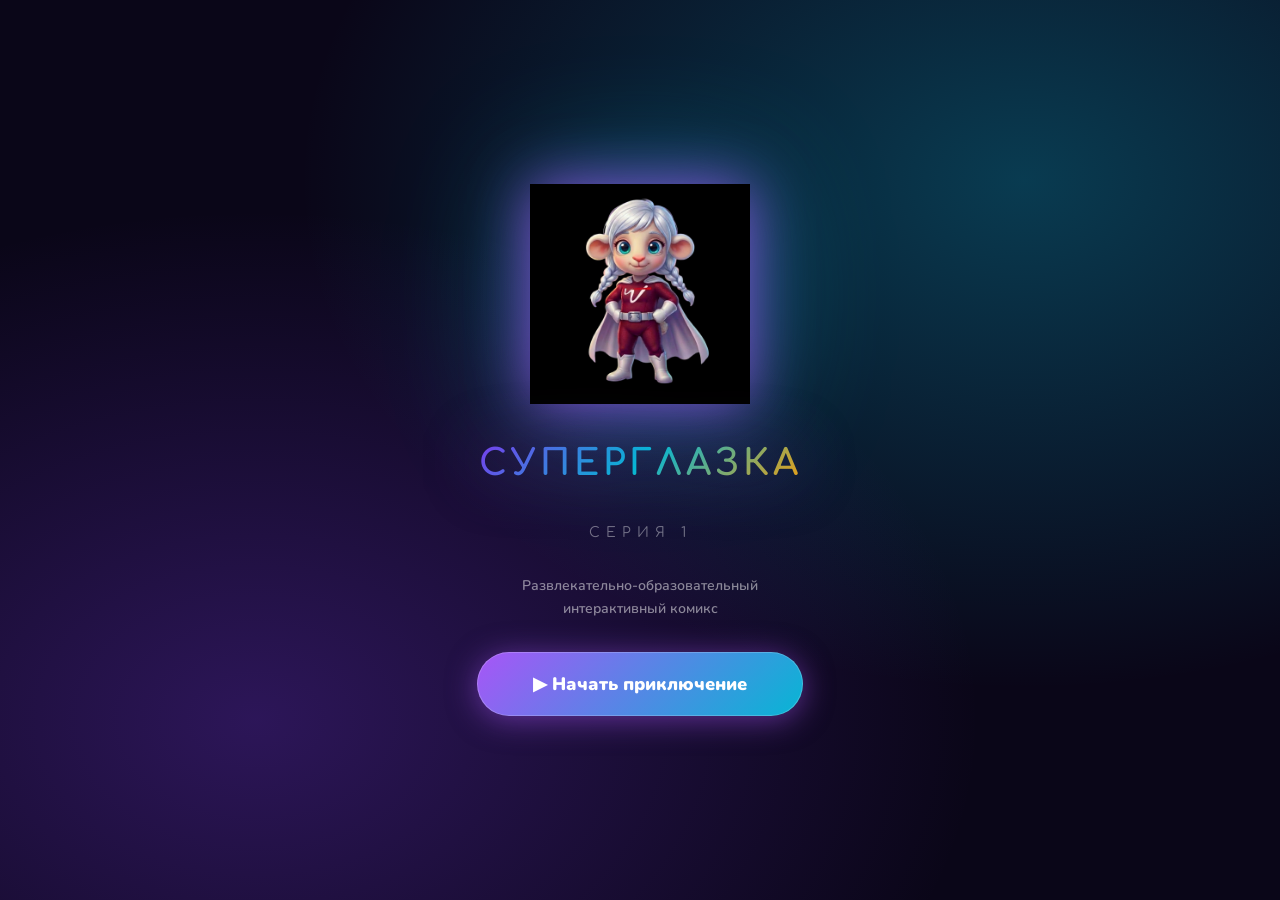
==== commit 181a0b04: "23" ====
--- a/index.html
+++ b/index.html
@@ -3,243 +3,507 @@
 <head>
 <meta charset="UTF-8">
 <meta name="viewport" content="width=device-width, initial-scale=1.0, maximum-scale=1.0, user-scalable=no">
+<meta name="theme-color" content="#0a0618">
+<meta name="description" content="Суперглазка — интерактивный образовательный комикс о здоровье глаз">
 <title>Суперглазка — Серия 1</title>
+<link rel="preconnect" href="https://fonts.googleapis.com">
+<link rel="preconnect" href="https://fonts.gstatic.com" crossorigin>
 <link href="https://fonts.googleapis.com/css2?family=Nunito:wght@400;600;700;800;900&family=Comfortaa:wght@700&display=swap" rel="stylesheet">
-<link rel="stylesheet" href="css/comic.css">
+<link rel="stylesheet" href="css/modern.css">
 </head>
 <body>
 
-<!-- SPLASH -->
+<!-- ═══════════════════════════════════════════════════════════
+     SPLASH SCREEN
+     ═══════════════════════════════════════════════════════════ -->
 <div id="splash">
-  <img class="sp-char" src="assets/images/hero.png" alt="Суперглазка">
+  <video class="sp-char" src="assets/videos/hero.mp4" autoplay muted loop playsinline preload="auto" poster="assets/images/hero.png"></video>
   <div class="sp-title">СУПЕРГЛАЗКА</div>
   <div class="sp-ser">СЕРИЯ 1</div>
   <div class="sp-sub">Развлекательно-образовательный<br>интерактивный комикс</div>
-  <button class="sp-btn" id="startBtn">▶ Начать</button>
-</div>
-
+  <button class="sp-btn" id="startBtn">▶ Начать приключение</button>
+</div>
+
+<!-- ═══════════════════════════════════════════════════════════
+     MAIN SCROLL CONTAINER
+     ═══════════════════════════════════════════════════════════ -->
 <div id="scroll-container">
 
 <!-- Panel 0: Intro -->
 <div class="panel" data-index="0" data-audio="assets/audio/ad0.mp3">
-  <div class="panel-bg css-bg bg-livingroom"></div>
-  <div class="logo-bar">СУПЕРГЛАЗКА</div>
-  <div class="panel-num">Серия 1 · Кадр 1</div>
-  <div class="progress-strip"></div>
-  <div class="audio-crystal" onclick="speakPanel(0)"><div class="gem"><span class="gem-icon">🔊</span></div></div>
-  <div class="speech-bubble tail-bl" style="top:16%;left:6%;max-width:48%"><span class="speaker nar">Завязка</span>Гостиная после завтрака. Чайные наборы, сахарница, ковбойская шляпа на стене...</div>
-  <div class="caption">Звучит мелодия из спагетти-вестерна. На стол запрыгивает Суперглазка. Она выслеживает опасного преступника — Пикселька.</div>
-  <div class="scroll-hint"><svg width="16" height="16" viewBox="0 0 24 24" fill="none" stroke="white" stroke-width="2.5"><polyline points="6 9 12 15 18 9"/></svg>ЛИСТАЙ</div>
+  <video class="panel-bg" src="assets/videos/bg-livingroom.mp4" autoplay muted loop playsinline preload="auto" poster="assets/images/img_0.png"></video>
+  <div class="panel-header">
+    <div class="panel-num">Кадр 1 из 16</div>
+    <div class="logo-bar">СУПЕРГЛАЗКА</div>
+  </div>
+  <div class="audio-crystal" onclick="speakPanel(0)">
+    <div class="gem"><span class="gem-icon">🔊</span></div>
+  </div>
+  <div class="speech-bubble tail-bl" style="top:18%;left:6%;max-width:46%">
+    <span class="speaker nar">Завязка</span>
+    Гостиная после завтрака. Чайные наборы, сахарница, ковбойская шляпа на стене...
+  </div>
+  <div class="caption">
+    Звучит мелодия из спагетти-вестерна. На стол запрыгивает Суперглазка. 
+    Она выслеживает опасного преступника — Пикселька.
+  </div>
+  <div class="scroll-hint">
+    <svg width="16" height="16" viewBox="0 0 24 24" fill="none" stroke="currentColor" stroke-width="2.5">
+      <polyline points="6 9 12 15 18 9"/>
+    </svg>
+    Листай вниз
+  </div>
 </div>
 
 <!-- Panel 1: Duel -->
 <div class="panel" data-index="1" data-audio="assets/audio/ad1.mp3">
-  <img class="panel-bg" src="assets/images/frame1.jpg" alt="Дуэль на столе">
-  <div class="panel-num">Серия 1 · Кадр 2</div>
-  <div class="progress-strip"></div>
-  <div class="audio-crystal" onclick="speakPanel(1)"><div class="gem"><span class="gem-icon">🔊</span></div></div>
-  <div class="speech-bubble tail-br" style="top:12%;right:6%;max-width:40%"><span class="speaker sg">Суперглазка</span>Ну что, Пикселёк, доигрался?</div>
-  <div class="speech-bubble tail-bl" style="top:38%;left:6%;max-width:40%"><span class="speaker px">Пикселёк</span>*нервно дёргает лапками*</div>
-  <div class="caption">Время замедляется. Суперглазка перепрыгивает через банку кофе, а Пикселёк бьёт по сахарнице — сахар летит ей в глаза!</div>
-  <div class="scroll-hint"><svg width="16" height="16" viewBox="0 0 24 24" fill="none" stroke="white" stroke-width="2.5"><polyline points="6 9 12 15 18 9"/></svg>ЛИСТАЙ</div>
+  <video class="panel-bg" src="assets/videos/frame1.mp4" autoplay muted loop playsinline preload="auto" poster="assets/images/frame1.jpg"></video>
+  <div class="panel-header">
+    <div class="panel-num">Кадр 2 из 16</div>
+    <div class="logo-bar">СУПЕРГЛАЗКА</div>
+  </div>
+  <div class="audio-crystal" onclick="speakPanel(1)">
+    <div class="gem"><span class="gem-icon">🔊</span></div>
+  </div>
+  <div class="speech-bubble tail-br" style="top:14%;right:6%;max-width:38%">
+    <span class="speaker sg">Суперглазка</span>
+    Ну что, Пикселёк, доигрался?
+  </div>
+  <div class="speech-bubble tail-bl" style="top:40%;left:6%;max-width:38%">
+    <span class="speaker px">Пикселёк</span>
+    *нервно дёргает лапками*
+  </div>
+  <div class="caption">
+    Время замедляется. Суперглазка перепрыгивает через банку кофе, 
+    а Пикселёк бьёт по сахарнице — сахар летит ей в глаза!
+  </div>
+  <div class="scroll-hint">
+    <svg width="16" height="16" viewBox="0 0 24 24" fill="none" stroke="currentColor" stroke-width="2.5">
+      <polyline points="6 9 12 15 18 9"/>
+    </svg>
+    Листай вниз
+  </div>
 </div>
 
 <!-- Panel 2: Chase -->
 <div class="panel" data-index="2">
-  <div class="panel-bg css-bg bg-socket"></div>
-  <div class="panel-num">Серия 1 · Кадр 3</div>
-  <div class="progress-strip"></div>
-  <div class="audio-crystal" onclick="speakPanel(2)"><div class="gem"><span class="gem-icon">🔊</span></div></div>
-  <div class="speech-bubble tail-tr" style="top:10%;left:6%;max-width:50%"><span class="speaker sg">Суперглазка</span>Я тебя всё равно поймаю!</div>
-  <div class="caption">Пикселёк ныряет в розетку и исчезает со вспышкой. Суперглазка врезается лбом в стену, и ковбойская шляпа падает ей на голову. Хлопок в ладоши — она телепортируется.</div>
-  <div class="scroll-hint"><svg width="16" height="16" viewBox="0 0 24 24" fill="none" stroke="white" stroke-width="2.5"><polyline points="6 9 12 15 18 9"/></svg>ЛИСТАЙ</div>
+  <video class="panel-bg" src="assets/videos/socket.mp4" autoplay muted loop playsinline preload="auto" poster="assets/images/img_1.jpeg"></video>
+  <div class="panel-header">
+    <div class="panel-num">Кадр 3 из 16</div>
+    <div class="logo-bar">СУПЕРГЛАЗКА</div>
+  </div>
+  <div class="audio-crystal" onclick="speakPanel(2)">
+    <div class="gem"><span class="gem-icon">🔊</span></div>
+  </div>
+  <div class="speech-bubble tail-tr" style="top:12%;left:6%;max-width:48%">
+    <span class="speaker sg">Суперглазка</span>
+    Я тебя всё равно поймаю!
+  </div>
+  <div class="caption">
+    Пикселёк ныряет в розетку и исчезает со вспышкой. 
+    Суперглазка врезается лбом в стену, и ковбойская шляпа падает ей на голову. 
+    Хлопок в ладоши — она телепортируется.
+  </div>
+  <div class="scroll-hint">
+    <svg width="16" height="16" viewBox="0 0 24 24" fill="none" stroke="currentColor" stroke-width="2.5">
+      <polyline points="6 9 12 15 18 9"/>
+    </svg>
+    Листай вниз
+  </div>
 </div>
 
 <!-- Panel 3: Vanya's room -->
 <div class="panel" data-index="3" data-audio="assets/audio/ad2.mp3">
-  <img class="panel-bg" src="assets/images/frame2.jpg" alt="Детская комната">
-  <div class="panel-num">Серия 1 · Кадр 4</div>
-  <div class="progress-strip"></div>
-  <div class="audio-crystal" onclick="speakPanel(3)"><div class="gem"><span class="gem-icon">🔊</span></div></div>
-  <div class="speech-bubble tail-bl" style="top:10%;left:6%;max-width:46%"><span class="speaker vanya">Ваня</span>О! Обновление вышло! Ну, я на пять минут. Чисто глянуть.</div>
-  <div class="caption">Ваня (10 лет) собирал робота, но планшет зазвучал — и всё, конец. Часы перескочили с 12:00 на 17:00. Глаза покраснели, мама впала в тревогу.</div>
-  <div class="scroll-hint"><svg width="16" height="16" viewBox="0 0 24 24" fill="none" stroke="white" stroke-width="2.5"><polyline points="6 9 12 15 18 9"/></svg>ЛИСТАЙ</div>
+  <video class="panel-bg" src="assets/videos/frame2.mp4" autoplay muted loop playsinline preload="auto" poster="assets/images/frame2.jpg"></video>
+  <div class="panel-header">
+    <div class="panel-num">Кадр 4 из 16</div>
+    <div class="logo-bar">СУПЕРГЛАЗКА</div>
+  </div>
+  <div class="audio-crystal" onclick="speakPanel(3)">
+    <div class="gem"><span class="gem-icon">🔊</span></div>
+  </div>
+  <div class="speech-bubble tail-bl" style="top:12%;left:6%;max-width:44%">
+    <span class="speaker vanya">Ваня</span>
+    О! Обновление вышло! Ну, я на пять минут. Чисто глянуть.
+  </div>
+  <div class="caption">
+    Ваня (10 лет) собирал робота, но планшет зазвучал — и всё, конец. 
+    Часы перескочили с 12:00 на 17:00. Глаза покраснели, мама впала в тревогу.
+  </div>
+  <div class="scroll-hint">
+    <svg width="16" height="16" viewBox="0 0 24 24" fill="none" stroke="currentColor" stroke-width="2.5">
+      <polyline points="6 9 12 15 18 9"/>
+    </svg>
+    Листай вниз
+  </div>
 </div>
 
 <!-- Panel 4: Doctor office -->
 <div class="panel" data-index="4" data-audio="assets/audio/ad3.mp3">
-  <img class="panel-bg" src="assets/images/frame3.jpg" alt="Кабинет врача">
-  <div class="panel-num">Серия 1 · Кадр 5</div>
-  <div class="progress-strip"></div>
-  <div class="audio-crystal" onclick="speakPanel(4)"><div class="gem"><span class="gem-icon">🔊</span></div></div>
-  <div class="speech-bubble tail-br" style="top:14%;right:6%;max-width:44%"><span class="speaker doc">Врач</span>Пятьдесят минут. В день. И больше нельзя.</div>
-  <div class="speech-bubble tail-bl" style="top:44%;left:6%;max-width:44%"><span class="speaker vanya">Ваня</span>Чего?! За пятьдесят минут даже до первого босса не дойти!</div>
-  <div class="caption">Врач вышла. Ваня крутит плюшевого Видеалика. Вдруг игрушка засветилась голубоватым светом...</div>
-  <div class="scroll-hint"><svg width="16" height="16" viewBox="0 0 24 24" fill="none" stroke="white" stroke-width="2.5"><polyline points="6 9 12 15 18 9"/></svg>ЛИСТАЙ</div>
+  <video class="panel-bg" src="assets/videos/frame3.mp4" autoplay muted loop playsinline preload="auto" poster="assets/images/frame3.jpg"></video>
+  <div class="panel-header">
+    <div class="panel-num">Кадр 5 из 16</div>
+    <div class="logo-bar">СУПЕРГЛАЗКА</div>
+  </div>
+  <div class="audio-crystal" onclick="speakPanel(4)">
+    <div class="gem"><span class="gem-icon">🔊</span></div>
+  </div>
+  <div class="speech-bubble tail-br" style="top:16%;right:6%;max-width:42%">
+    <span class="speaker doc">Врач</span>
+    Пятьдесят минут. В день. И больше нельзя.
+  </div>
+  <div class="speech-bubble tail-bl" style="top:46%;left:6%;max-width:42%">
+    <span class="speaker vanya">Ваня</span>
+    Чего?! За пятьдесят минут даже до первого босса не дойти!
+  </div>
+  <div class="caption">
+    Врач вышла. Ваня крутит плюшевого Видеалика. 
+    Вдруг игрушка засветилась голубоватым светом...
+  </div>
+  <div class="scroll-hint">
+    <svg width="16" height="16" viewBox="0 0 24 24" fill="none" stroke="currentColor" stroke-width="2.5">
+      <polyline points="6 9 12 15 18 9"/>
+    </svg>
+    Листай вниз
+  </div>
 </div>
 
 <!-- Panel 5: Superglazka appears -->
 <div class="panel" data-index="5" data-audio="assets/audio/ad4.mp3">
-  <img class="panel-bg" src="assets/images/frame4.jpg" alt="Суперглазка появилась">
-  <div class="panel-num">Серия 1 · Кадр 6</div>
-  <div class="progress-strip"></div>
-  <div class="audio-crystal" onclick="speakPanel(5)"><div class="gem"><span class="gem-icon">🔊</span></div></div>
-  <div class="speech-bubble tail-tr" style="top:10%;left:6%;max-width:50%"><span class="speaker sg">Суперглазка</span>Так... Перемещение в мир людей — три миллисекунды. Иду на рекорд!</div>
-  <div class="speech-bubble tail-br" style="top:34%;right:6%;max-width:36%"><span class="speaker vanya">Ваня</span>А-А-А!!!</div>
-  <div class="caption">Из вспышки радужного света материализовалась Суперглазка. Ваня в панике спрятался за кресло. А она с любопытством изучала «космический корабль».</div>
-  <div class="scroll-hint"><svg width="16" height="16" viewBox="0 0 24 24" fill="none" stroke="white" stroke-width="2.5"><polyline points="6 9 12 15 18 9"/></svg>ЛИСТАЙ</div>
+  <video class="panel-bg" src="assets/videos/frame4.mp4" autoplay muted loop playsinline preload="auto" poster="assets/images/frame4.jpg"></video>
+  <div class="panel-header">
+    <div class="panel-num">Кадр 6 из 16</div>
+    <div class="logo-bar">СУПЕРГЛАЗКА</div>
+  </div>
+  <div class="audio-crystal" onclick="speakPanel(5)">
+    <div class="gem"><span class="gem-icon">🔊</span></div>
+  </div>
+  <div class="speech-bubble tail-tr" style="top:12%;left:6%;max-width:48%">
+    <span class="speaker sg">Суперглазка</span>
+    Так... Перемещение в мир людей — три миллисекунды. Иду на рекорд!
+  </div>
+  <div class="speech-bubble tail-br" style="top:36%;right:6%;max-width:34%">
+    <span class="speaker vanya">Ваня</span>
+    А-А-А!!!
+  </div>
+  <div class="caption">
+    Из вспышки радужного света материализовалась Суперглазка. 
+    Ваня в панике спрятался за кресло. А она с любопытством изучала «космический корабль».
+  </div>
+  <div class="scroll-hint">
+    <svg width="16" height="16" viewBox="0 0 24 24" fill="none" stroke="currentColor" stroke-width="2.5">
+      <polyline points="6 9 12 15 18 9"/>
+    </svg>
+    Листай вниз
+  </div>
 </div>
 
 <!-- Panel 6: Jokes -->
 <div class="panel" data-index="6" data-audio="assets/audio/ad5.mp3">
-  <img class="panel-bg" src="assets/images/frame5.jpg" alt="Шутки">
-  <div class="panel-num">Серия 1 · Кадр 7</div>
-  <div class="progress-strip"></div>
-  <div class="audio-crystal" onclick="speakPanel(6)"><div class="gem"><span class="gem-icon">🔊</span></div></div>
-  <div class="speech-bubble tail-bl" style="top:10%;left:6%;max-width:50%"><span class="speaker sg">Суперглазка</span>Ш... Б... Н... Шляпа бобра небольшого?</div>
-  <div class="speech-bubble tail-br" style="top:40%;right:6%;max-width:40%"><span class="speaker vanya">Ваня</span>Это не шифр. Это буквы для проверки зрения.</div>
-  <div class="caption">Суперглазка достала два помидора, приложила к глазам: «Глаза красные, как два помидора!» Она съела один, второй прилип к потолку.</div>
-  <div class="scroll-hint"><svg width="16" height="16" viewBox="0 0 24 24" fill="none" stroke="white" stroke-width="2.5"><polyline points="6 9 12 15 18 9"/></svg>ЛИСТАЙ</div>
+  <video class="panel-bg" src="assets/videos/frame5.mp4" autoplay muted loop playsinline preload="auto" poster="assets/images/frame5.jpg"></video>
+  <div class="panel-header">
+    <div class="panel-num">Кадр 7 из 16</div>
+    <div class="logo-bar">СУПЕРГЛАЗКА</div>
+  </div>
+  <div class="audio-crystal" onclick="speakPanel(6)">
+    <div class="gem"><span class="gem-icon">🔊</span></div>
+  </div>
+  <div class="speech-bubble tail-bl" style="top:12%;left:6%;max-width:48%">
+    <span class="speaker sg">Суперглазка</span>
+    Ш... Б... Н... Шляпа бобра небольшого?
+  </div>
+  <div class="speech-bubble tail-br" style="top:42%;right:6%;max-width:38%">
+    <span class="speaker vanya">Ваня</span>
+    Это не шифр. Это буквы для проверки зрения.
+  </div>
+  <div class="caption">
+    Суперглазка достала два помидора, приложила к глазам: 
+    «Глаза красные, как два помидора!» Она съела один, второй прилип к потолку.
+  </div>
+  <div class="scroll-hint">
+    <svg width="16" height="16" viewBox="0 0 24 24" fill="none" stroke="currentColor" stroke-width="2.5">
+      <polyline points="6 9 12 15 18 9"/>
+    </svg>
+    Листай вниз
+  </div>
 </div>
 
 <!-- Panel 7: Portal -->
 <div class="panel" data-index="7" data-audio="assets/audio/ad6.mp3">
-  <div class="panel-bg css-bg bg-portal"></div>
-  <div class="panel-num">Серия 1 · Кадр 8</div>
-  <div class="progress-strip"></div>
-  <div class="audio-crystal" onclick="speakPanel(7)"><div class="gem"><span class="gem-icon">🔊</span></div></div>
-  <div class="speech-bubble tail-bl" style="top:10%;left:6%;max-width:50%"><span class="speaker sg">Суперглазка</span>Видеаль — вижу вблизь...</div>
-  <div class="speech-bubble tail-br" style="top:36%;right:6%;max-width:40%"><span class="speaker vanya">Ваня</span>И вижу вдаль!</div>
-  <div class="caption">Заклинание открыло портал. Комната залилась радужным светом. Ваня и Суперглазка плывут по трубе, как в аквапарке. Ваня превращается в нарисованного героя.</div>
+  <video class="panel-bg" src="assets/videos/bg-portal.mp4" autoplay muted loop playsinline preload="auto" poster="assets/images/img_5.jpeg"></video>
+  <div class="panel-header">
+    <div class="panel-num">Кадр 8 из 16</div>
+    <div class="logo-bar">СУПЕРГЛАЗКА</div>
+  </div>
+  <div class="audio-crystal" onclick="speakPanel(7)">
+    <div class="gem"><span class="gem-icon">🔊</span></div>
+  </div>
+  <div class="speech-bubble tail-bl" style="top:12%;left:6%;max-width:48%">
+    <span class="speaker sg">Суперглазка</span>
+    Видеаль — вижу вблизь...
+  </div>
+  <div class="speech-bubble tail-br" style="top:38%;right:6%;max-width:38%">
+    <span class="speaker vanya">Ваня</span>
+    И вижу вдаль!
+  </div>
+  <div class="caption">
+    Заклинание открыло портал. Комната залилась радужным светом. 
+    Ваня и Суперглазка плывут по трубе, как в аквапарке. 
+    Ваня превращается в нарисованного героя.
+  </div>
   <button class="game-cta-btn" onclick="showTransition('runner')">🎮 Играть!</button>
 </div>
-
 
 <!-- Panel 8: World of Eye -->
 <div class="panel" data-index="8" data-audio="assets/audio/ad7.mp3">
-  <img class="panel-bg" src="assets/images/frame6.jpg" alt="Мир Глазки">
-  <div class="panel-num">Серия 1 · Кадр 9</div>
-  <div class="progress-strip"></div>
-  <div class="audio-crystal" onclick="speakPanel(8)"><div class="gem"><span class="gem-icon">🔊</span></div></div>
+  <video class="panel-bg" src="assets/videos/frame6.mp4" autoplay muted loop playsinline preload="auto" poster="assets/images/frame6.jpg"></video>
+  <div class="panel-header">
+    <div class="panel-num">Кадр 9 из 16</div>
+    <div class="logo-bar">СУПЕРГЛАЗКА</div>
+  </div>
+  <div class="audio-crystal" onclick="speakPanel(8)">
+    <div class="gem"><span class="gem-icon">🔊</span></div>
+  </div>
   <div class="boss-hud">
     <div class="boss-name">БОСС: ЛЕНИВУС</div>
     <div class="boss-bar"><div class="boss-hp" id="boss-hp1" style="width:100%"></div></div>
     <div class="boss-stats">Уровень: 1 · Класс: Ленивый Затягиватель</div>
   </div>
-  <div class="speech-bubble tail-bl" style="top:54%;left:6%;max-width:50%"><span class="speaker sg">Суперглазка</span>Теперь понимаешь, почему планшет тебя так "затягивает"? Добро пожаловать в твой Мир Глазки!</div>
-  <div class="speech-bubble tail-br" style="top:72%;right:6%;max-width:44%"><span class="speaker vanya">Ваня</span>Эти паучки... Я их где-то видел!</div>
-  <div class="caption">Фэнтезийный пейзаж: Замок в форме глазного яблока, ресницы-мосты, слезные озёра. На троне из диванов возлежит Ленивус. Пиксельки плетут цифровую паутину.</div>
-  <div class="scroll-hint"><svg width="16" height="16" viewBox="0 0 24 24" fill="none" stroke="white" stroke-width="2.5"><polyline points="6 9 12 15 18 9"/></svg>ЛИСТАЙ</div>
+  <div class="speech-bubble tail-bl" style="top:56%;left:6%;max-width:48%">
+    <span class="speaker sg">Суперглазка</span>
+    Теперь понимаешь, почему планшет тебя так "затягивает"? Добро пожаловать в твой Мир Глазки!
+  </div>
+  <div class="speech-bubble tail-br" style="top:74%;right:6%;max-width:42%">
+    <span class="speaker vanya">Ваня</span>
+    Эти паучки... Я их где-то видел!
+  </div>
+  <div class="caption">
+    Фэнтезийный пейзаж: Замок в форме глазного яблока, ресницы-мосты, слезные озёра. 
+    На троне из диванов возлежит Ленивус. Пиксельки плетут цифровую паутину.
+  </div>
+  <div class="scroll-hint">
+    <svg width="16" height="16" viewBox="0 0 24 24" fill="none" stroke="currentColor" stroke-width="2.5">
+      <polyline points="6 9 12 15 18 9"/>
+    </svg>
+    Листай вниз
+  </div>
 </div>
 
 <!-- Panel 9: Cyber Warrior -->
 <div class="panel" data-index="9">
-  <div class="panel-bg css-bg bg-cyber"></div>
-  <div class="panel-num">Серия 1 · Кадр 10</div>
-  <div class="progress-strip"></div>
-  <div class="audio-crystal" onclick="speakPanel(9)"><div class="gem"><span class="gem-icon">🔊</span></div></div>
-  <div class="speech-bubble tail-bl" style="top:10%;left:6%;max-width:50%"><span class="speaker vanya">Ваня</span>Кибер Воин 3000, ты вовремя, друг!</div>
-  <div class="speech-bubble tail-br" style="top:34%;right:6%;max-width:46%"><span class="speaker kw">Кибер Воин</span>Обещай, что достроишь меня, а не будешь вечно сидеть в планшете!</div>
-  <div class="caption">Ваня призвал того самого робота, которого собирал в реальности. Кибер Воин прорвал сквозь паутину, но одна нога была недостроена — он бегал по кругу.</div>
-  <div class="scroll-hint"><svg width="16" height="16" viewBox="0 0 24 24" fill="none" stroke="white" stroke-width="2.5"><polyline points="6 9 12 15 18 9"/></svg>ЛИСТАЙ</div>
+  <video class="panel-bg" src="assets/videos/bg-cyber.mp4" autoplay muted loop playsinline preload="auto" poster="assets/images/img_6.jpeg"></video>
+  <div class="panel-header">
+    <div class="panel-num">Кадр 10 из 16</div>
+    <div class="logo-bar">СУПЕРГЛАЗКА</div>
+  </div>
+  <div class="audio-crystal" onclick="speakPanel(9)">
+    <div class="gem"><span class="gem-icon">🔊</span></div>
+  </div>
+  <div class="speech-bubble tail-bl" style="top:12%;left:6%;max-width:48%">
+    <span class="speaker vanya">Ваня</span>
+    Кибер Воин 3000, ты вовремя, друг!
+  </div>
+  <div class="speech-bubble tail-br" style="top:36%;right:6%;max-width:44%">
+    <span class="speaker kw">Кибер Воин</span>
+    Обещай, что достроишь меня, а не будешь вечно сидеть в планшете!
+  </div>
+  <div class="caption">
+    Ваня призвал того самого робота, которого собирал в реальности. 
+    Кибер Воин прорвал сквозь паутину, но одна нога была недостроена — он бегал по кругу.
+  </div>
+  <div class="scroll-hint">
+    <svg width="16" height="16" viewBox="0 0 24 24" fill="none" stroke="currentColor" stroke-width="2.5">
+      <polyline points="6 9 12 15 18 9"/>
+    </svg>
+    Листай вниз
+  </div>
 </div>
 
 <!-- Panel 10: Gym transition -->
 <div class="panel" data-index="10">
-  <div class="panel-bg css-bg bg-gym"></div>
-  <div class="panel-num">Серия 1 · Кадр 11</div>
-  <div class="progress-strip"></div>
-  <div class="audio-crystal" onclick="speakPanel(10)"><div class="gem"><span class="gem-icon">🔊</span></div></div>
-  <div class="speech-bubble tail-bl" style="top:10%;left:6%;max-width:52%"><span class="speaker sg">Суперглазка</span>Суперзарядка от Суперглазки! Повторяй за мной! И вы, ребята, тоже!</div>
-  <div class="caption">Ленивус вырос до размеров робота. Единственный способ победить — гимнастика для глаз. Готовься!</div>
+  <video class="panel-bg" src="assets/videos/bg-gym.mp4" autoplay muted loop playsinline preload="auto" poster="assets/images/img_7.jpeg"></video>
+  <div class="panel-header">
+    <div class="panel-num">Кадр 11 из 16</div>
+    <div class="logo-bar">СУПЕРГЛАЗКА</div>
+  </div>
+  <div class="audio-crystal" onclick="speakPanel(10)">
+    <div class="gem"><span class="gem-icon">🔊</span></div>
+  </div>
+  <div class="speech-bubble tail-bl" style="top:12%;left:6%;max-width:50%">
+    <span class="speaker sg">Суперглазка</span>
+    Суперзарядка от Суперглазки! Повторяй за мной! И вы, ребята, тоже!
+  </div>
+  <div class="caption">
+    Ленивус вырос до размеров робота. Единственный способ победить — гимнастика для глаз. 
+    Готовься!
+  </div>
   <button class="game-cta-btn" onclick="showTransition('gym')">🎮 Тренировка!</button>
 </div>
 
 <!-- Panel 11: Victory -->
 <div class="panel" data-index="11">
-  <div class="panel-bg css-bg bg-victory"></div>
-  <div class="panel-num">Серия 1 · Кадр 12</div>
-  <div class="progress-strip"></div>
-  <div class="audio-crystal" onclick="speakPanel(11)"><div class="gem"><span class="gem-icon">🔊</span></div></div>
-  <div class="speech-bubble tail-bl" style="top:10%;left:6%;max-width:48%"><span class="speaker vanya">Ваня</span>Ура! Победа! Мне не терпится рассказать друзьям!</div>
-  <div class="speech-bubble tail-br" style="top:36%;right:6%;max-width:40%"><span class="speaker sg">Суперглазка</span>Видеаль — вижу вблизь...</div>
-  <div class="caption">Три солнечных лучика разрушили дамбу. Ленивус смылся потоком чистой слезной воды. Мир преобразился на глазах.</div>
-  <div class="scroll-hint"><svg width="16" height="16" viewBox="0 0 24 24" fill="none" stroke="white" stroke-width="2.5"><polyline points="6 9 12 15 18 9"/></svg>ЛИСТАЙ</div>
+  <video class="panel-bg" src="assets/videos/bg-victory.mp4" autoplay muted loop playsinline preload="auto" poster="assets/images/img_7.jpeg"></video>
+  <div class="panel-header">
+    <div class="panel-num">Кадр 12 из 16</div>
+    <div class="logo-bar">СУПЕРГЛАЗКА</div>
+  </div>
+  <div class="audio-crystal" onclick="speakPanel(11)">
+    <div class="gem"><span class="gem-icon">🔊</span></div>
+  </div>
+  <div class="speech-bubble tail-bl" style="top:12%;left:6%;max-width:46%">
+    <span class="speaker vanya">Ваня</span>
+    Ура! Победа! Мне не терпится рассказать друзьям!
+  </div>
+  <div class="speech-bubble tail-br" style="top:38%;right:6%;max-width:38%">
+    <span class="speaker sg">Суперглазка</span>
+    Видеаль — вижу вблизь...
+  </div>
+  <div class="caption">
+    Три солнечных лучика разрушили дамбу. Ленивус смылся потоком чистой слезной воды. 
+    Мир преобразился на глазах.
+  </div>
+  <div class="scroll-hint">
+    <svg width="16" height="16" viewBox="0 0 24 24" fill="none" stroke="currentColor" stroke-width="2.5">
+      <polyline points="6 9 12 15 18 9"/>
+    </svg>
+    Листай вниз
+  </div>
 </div>
 
 <!-- Panel 12: Return -->
 <div class="panel" data-index="12">
-  <img class="panel-bg" src="assets/images/frame8.jpg" alt="Возвращение">
-  <div class="panel-num">Серия 1 · Кадр 13</div>
-  <div class="progress-strip"></div>
-  <div class="audio-crystal" onclick="speakPanel(12)"><div class="gem"><span class="gem-icon">🔊</span></div></div>
-  <div class="speech-bubble tail-bl" style="top:10%;left:6%;max-width:48%"><span class="speaker vanya">Ваня</span>Стой! А селфи? Нам нужно селфи на память!</div>
-  <div class="caption">Ваня и Суперглазка вернулись в кабинет. Дверь открылась — мама и врач застыли, увидев погром. А глаза Вани были абсолютно чистыми. Рядом с ним с потолка упал помидор.</div>
-  <div class="scroll-hint"><svg width="16" height="16" viewBox="0 0 24 24" fill="none" stroke="white" stroke-width="2.5"><polyline points="6 9 12 15 18 9"/></svg>ЛИСТАЙ</div>
+  <video class="panel-bg" src="assets/videos/frame8.mp4" autoplay muted loop playsinline preload="auto" poster="assets/images/frame8.jpg"></video>
+  <div class="panel-header">
+    <div class="panel-num">Кадр 13 из 16</div>
+    <div class="logo-bar">СУПЕРГЛАЗКА</div>
+  </div>
+  <div class="audio-crystal" onclick="speakPanel(12)">
+    <div class="gem"><span class="gem-icon">🔊</span></div>
+  </div>
+  <div class="speech-bubble tail-bl" style="top:12%;left:6%;max-width:46%">
+    <span class="speaker vanya">Ваня</span>
+    Стой! А селфи? Нам нужно селфи на память!
+  </div>
+  <div class="caption">
+    Ваня и Суперглазка вернулись в кабинет. Дверь открылась — мама и врач застыли, 
+    увидев погром. А глаза Вани были абсолютно чистыми. Рядом с ним с потолка упал помидор.
+  </div>
+  <div class="scroll-hint">
+    <svg width="16" height="16" viewBox="0 0 24 24" fill="none" stroke="currentColor" stroke-width="2.5">
+      <polyline points="6 9 12 15 18 9"/>
+    </svg>
+    Листай вниз
+  </div>
 </div>
 
 <!-- Panel 13: Moral -->
 <div class="panel" data-index="13">
-  <div class="panel-bg css-bg bg-moral"></div>
-  <div class="panel-num">Серия 1 · Кадр 14</div>
-  <div class="progress-strip"></div>
-  <div class="audio-crystal" onclick="speakPanel(13)"><div class="gem"><span class="gem-icon">🔊</span></div></div>
-  <div class="speech-bubble tail-bl" style="top:14%;left:6%;max-width:52%"><span class="speaker sg">Суперглазка</span>Если долго сидеть в планшете, можно превратить глаза в два перезрелых помидора! Но выход есть!</div>
-  <div class="caption">Суперглазка повесила селфи с Ваней на стену кабинета. Она напомнила: делайте гимнастику для глаз и отдыхайте каждые 20 минут.</div>
-  <div class="scroll-hint"><svg width="16" height="16" viewBox="0 0 24 24" fill="none" stroke="white" stroke-width="2.5"><polyline points="6 9 12 15 18 9"/></svg>ЛИСТАЙ</div>
+  <video class="panel-bg" src="assets/videos/bg-moral.mp4" autoplay muted loop playsinline preload="auto" poster="assets/images/img_8.png"></video>
+  <div class="panel-header">
+    <div class="panel-num">Кадр 14 из 16</div>
+    <div class="logo-bar">СУПЕРГЛАЗКА</div>
+  </div>
+  <div class="audio-crystal" onclick="speakPanel(13)">
+    <div class="gem"><span class="gem-icon">🔊</span></div>
+  </div>
+  <div class="speech-bubble tail-bl" style="top:16%;left:6%;max-width:50%">
+    <span class="speaker sg">Суперглазка</span>
+    Если долго сидеть в планшете, можно превратить глаза в два перезрелых помидора! Но выход есть!
+  </div>
+  <div class="caption">
+    Суперглазка повесила селфи с Ваней на стену кабинета. 
+    Она напомнила: делайте гимнастику для глаз и отдыхайте каждые 20 минут.
+  </div>
+  <div class="scroll-hint">
+    <svg width="16" height="16" viewBox="0 0 24 24" fill="none" stroke="currentColor" stroke-width="2.5">
+      <polyline points="6 9 12 15 18 9"/>
+    </svg>
+    Листай вниз
+  </div>
 </div>
 
 <!-- Panel 14: Flashback -->
 <div class="panel" data-index="14">
-  <div class="panel-bg css-bg bg-ritual"></div>
-  <div class="panel-num">Серия 1 · Кадр 15</div>
-  <div class="progress-strip"></div>
-  <div class="audio-crystal" onclick="speakPanel(14)"><div class="gem"><span class="gem-icon">🔊</span></div></div>
-  <div class="speech-bubble tail-bl" style="top:10%;left:6%;max-width:52%"><span class="speaker mx">Мудрый Хрусталик</span>Мир Тьмы становится сильнее! Мы вынуждены прибегнуть к святейшему ритуалу — Призыву!</div>
-  <div class="caption">Планета Видеаль, несколько лет назад. Из бурлящего сосуда выпрыгнула Суперглазка в обычном красном комбинезоне. Удар посоха превратил её в супергероя.</div>
-  <div class="scroll-hint"><svg width="16" height="16" viewBox="0 0 24 24" fill="none" stroke="white" stroke-width="2.5"><polyline points="6 9 12 15 18 9"/></svg>ЛИСТАЙ</div>
+  <video class="panel-bg" src="assets/videos/bg-ritual.mp4" autoplay muted loop playsinline preload="auto" poster="assets/images/img_8.png"></video>
+  <div class="panel-header">
+    <div class="panel-num">Кадр 15 из 16</div>
+    <div class="logo-bar">СУПЕРГЛАЗКА</div>
+  </div>
+  <div class="audio-crystal" onclick="speakPanel(14)">
+    <div class="gem"><span class="gem-icon">🔊</span></div>
+  </div>
+  <div class="speech-bubble tail-bl" style="top:12%;left:6%;max-width:50%">
+    <span class="speaker mx">Мудрый Хрусталик</span>
+    Мир Тьмы становится сильнее! Мы вынуждены прибегнуть к святейшему ритуалу — Призыву!
+  </div>
+  <div class="caption">
+    Планета Видеаль, несколько лет назад. Из бурлящего сосуда выпрыгнула Суперглазка 
+    в обычном красном комбинезоне. Удар посоха превратил её в супергероя.
+  </div>
+  <div class="scroll-hint">
+    <svg width="16" height="16" viewBox="0 0 24 24" fill="none" stroke="currentColor" stroke-width="2.5">
+      <polyline points="6 9 12 15 18 9"/>
+    </svg>
+    Листай вниз
+  </div>
 </div>
 
 <!-- Panel 15: Finale / Credits -->
 <div class="panel" data-index="15">
-  <div class="panel-bg css-bg bg-credits"></div>
-  <div class="panel-num">Серия 1 · Финал</div>
-  <div class="progress-strip"></div>
-  <div class="audio-crystal" onclick="speakPanel(15)"><div class="gem"><span class="gem-icon">🔊</span></div></div>
+  <video class="panel-bg" src="assets/videos/bg-credits.mp4" autoplay muted loop playsinline preload="auto" poster="assets/images/img_8.png"></video>
+  <div class="panel-header">
+    <div class="panel-num">Финал</div>
+    <div class="logo-bar">СУПЕРГЛАЗКА</div>
+  </div>
+  <div class="audio-crystal" onclick="speakPanel(15)">
+    <div class="gem"><span class="gem-icon">🔊</span></div>
+  </div>
   <div class="credits-title">БЕРЕГИТЕ ЗРЕНИЕ!</div>
   <div class="credits-text">
-    Суперглазка<br>
+    <strong style="font-size:18px">Суперглазка</strong><br>
     <small>Серия 1 · Мир Глазки Вани</small><br><br>
-    Сценарий: по заказу пользователя<br>
-    Персонаж: Суперглазка<br><br>
-    Советы:<br>
-    • Делай гимнастику для глаз<br>
-    • Отдыхай каждые 20 минут за экраном<br>
-    • Не сиди в темноте с гаджетами<br>
-    • Ешь морковку и пей воду
-  </div>
-  <button class="sp-btn" style="position:absolute;bottom:30px;left:50%;transform:translateX(-50%);z-index:10;padding:12px 36px;font-size:16px" onclick="location.reload()">🔄 Сначала</button>
-</div>
-
-</div>
-
-<!-- OVERLAY: Runner transition -->
+    <span style="color:var(--neon-cyan)">Советы от Суперглазки:</span><br>
+    ✦ Делай гимнастику для глаз<br>
+    ✦ Отдыхай каждые 20 минут за экраном<br>
+    ✦ Не сиди в темноте с гаджетами<br>
+    ✦ Ешь морковку и пей воду
+  </div>
+  <button class="sp-btn" style="position:absolute;bottom:40px;left:50%;transform:translateX(-50%);z-index:10;padding:14px 40px;font-size:15px" onclick="location.reload()">
+    🔄 Пройти сначала
+  </button>
+</div>
+
+</div><!-- /scroll-container -->
+
+<!-- ═══════════════════════════════════════════════════════════
+     GAME OVERLAYS
+     ═══════════════════════════════════════════════════════════ -->
+
+<!-- Runner Transition -->
 <div class="overlay" id="tr-overlay-runner">
-  <img class="tr-badge" src="assets/images/badge.png" alt="">
+  <div class="tr-badge">
+    <span style="font-size:50px">🏃</span>
+  </div>
   <div class="tr-title">Мини-игра!</div>
-  <div class="tr-sub">Помоги Суперглазке догнать Пикселька на столе!<br>Уворачивайся от посуды.</div>
+  <div class="tr-sub">
+    Помоги Суперглазке догнать Пикселька на столе!<br>
+    Уворачивайся от посуды.
+  </div>
   <button class="tr-btn" onclick="startRunnerGame()">Играть! 🚀</button>
 </div>
 
-<!-- OVERLAY: Runner game -->
+<!-- Runner Game -->
 <div class="overlay" id="game-overlay-runner">
   <div class="game-header">
-    <div class="score-pill"><span class="score-lbl">УРОВЕНЬ</span><span class="score-val" id="runner-time">1</span></div>
+    <div class="score-pill">
+      <span class="score-lbl">Уровень</span>
+      <span class="score-val" id="runner-time">1</span>
+    </div>
     <div class="lives-val" id="runner-lives">❤️❤️❤️</div>
   </div>
   <canvas id="runner-canvas" width="360" height="480"></canvas>
   <div class="runner-controls">
-    <div class="runner-hint">👆 ТАП = прыжок | Два тапа = двойной прыжок</div>
+    <div class="runner-hint">👆 ТАП = прыжок · Два тапа = двойной прыжок</div>
     <div class="runner-stats">
       <div class="runner-stat">
         <div class="runner-stat-val">💚</div>
@@ -254,48 +518,178 @@
         <div class="runner-stat-lbl">щит</div>
       </div>
     </div>
-    <button onclick="closeRunner(false)" style="background:none;border:1px solid rgba(255,255,255,.2);border-radius:30px;color:rgba(255,255,255,.5);padding:8px 24px;font-family:'Nunito',sans-serif;font-size:12px;font-weight:700;cursor:pointer">Пропустить</button>
-  </div>
-</div>
-
-<!-- OVERLAY: Gym transition -->
+    <button onclick="closeRunner(false)" style="background:none;border:1px solid rgba(255,255,255,.2);border-radius:30px;color:rgba(255,255,255,.5);padding:10px 28px;font-family:'Nunito',sans-serif;font-size:12px;font-weight:700;cursor:pointer">
+      Пропустить
+    </button>
+  </div>
+</div>
+
+<!-- Gym Transition -->
 <div class="overlay" id="tr-overlay-gym">
-  <img class="tr-badge" src="assets/images/badge.png" alt="">
-  <div class="tr-title">Гимнастика для глаз!</div>
-  <div class="tr-sub">Повторяй упражнения вместе с Ваней и Суперглазкой, чтобы победить Ленивуса.</div>
-  <button class="tr-btn" onclick="startGymGame()">Начать! 👁</button>
-</div>
-
-<!-- OVERLAY: Gym game -->
+  <div class="tr-badge">
+    <span style="font-size:50px">⚔️</span>
+  </div>
+  <div class="tr-title">Ваня против Ленивуса!</div>
+  <div class="tr-sub">
+    Помоги Ване победить Ленивуса!<br>
+    Используй три супер-атаки: Лазер, Прицел и Слёзы.
+  </div>
+  <button class="tr-btn" onclick="startGymGame()">В бой! 🚀</button>
+</div>
+
+<!-- Gym Game -->
 <div class="overlay" id="game-overlay-gym">
-  <div class="gym-header">
-    <div class="gym-boss">
-      <div class="gym-boss-avatar">🦥</div>
-      <div class="gym-boss-info">
-        <div class="gym-boss-name">ЛЕНИВУС</div>
-        <div class="gym-boss-hp"><div class="gym-boss-hp-fill" id="boss-hp2" style="width:100%"></div></div>
-      </div>
-    </div>
-    <div class="score-pill"><span class="score-lbl">ЛУЧИКИ</span><span class="score-val" id="gym-rays">⚪⚪⚪</span></div>
-  </div>
-  <div class="gym-card" id="gym-card">
-    <div class="gym-title" id="gym-title">Упражнение «Щётка»</div>
-    <div class="gym-desc" id="gym-desc">Зажмурись, потом открой глаза! Смахивай цифровую паутину!</div>
-    <div class="gym-arena" id="gym-arena"></div>
-    <div class="gym-progress"><div class="gym-bar" id="gym-bar"></div></div>
-    <div class="gym-counter" id="gym-counter">Паутина: 0 / 5</div>
-  </div>
-  <div style="text-align:center;margin-top:12px"><button onclick="closeGym(false)" style="background:none;border:1px solid rgba(255,255,255,.2);border-radius:30px;color:rgba(255,255,255,.5);padding:8px 24px;font-family:'Nunito',sans-serif;font-size:12px;font-weight:700;cursor:pointer">Пропустить</button></div>
-</div>
-
-<!-- OVERLAY: Win -->
+  <!-- Фон — видео Ленивуса -->
+  <video class="boss-bg-video" id="boss-video" autoplay muted loop playsinline preload="auto">
+    <source src="assets/videos/lenivus.mp4" type="video/mp4">
+    <img src="assets/images/lenivus.png" class="boss-bg-video" alt="Ленивус">
+  </video>
+  
+  <!-- Затемнение для читаемости UI -->
+  <div class="boss-overlay-darken"></div>
+  
+  <!-- Шапка с прогрессом -->
+  <div class="gym-header-new">
+    <div class="boss-hp-display">
+      <span class="boss-label">👁️ ЛЕНИВУС</span>
+      <div class="boss-hp-bar-large">
+        <div class="boss-hp-fill-large" id="boss-hp-fill" style="width: 100%"></div>
+      </div>
+    </div>
+    <div class="rays-counter-new">
+      <span class="rays-label">Лучики</span>
+      <span class="rays-icons" id="gym-rays">⚪⚪⚪</span>
+    </div>
+  </div>
+  
+  <!-- Игрок (Ваня) -->
+  <div class="player-vanya" id="player-vanya">
+    <img src="assets/images/Vanya.png" alt="Ваня">
+    <div class="player-charge-indicator" id="player-charge"></div>
+  </div>
+  
+  <!-- Атака/эффекты -->
+  <div class="attack-effects" id="attack-effects"></div>
+  
+  <!-- Контейнер для механики текущей фазы -->
+  <div class="phase-controls" id="phase-container"></div>
+  
+  <!-- Кнопка пропуска -->
+  <button class="skip-btn" onclick="closeGym(false)">Пропустить ▸</button>
+</div>
+
+<!-- Win Overlay -->
 <div class="overlay" id="win-overlay">
-  <div class="win-stars"><span class="win-star">⭐</span><span class="win-star">⭐</span><span class="win-star">⭐</span></div>
+  <div class="win-stars">
+    <span class="win-star">⭐</span>
+    <span class="win-star">⭐</span>
+    <span class="win-star">⭐</span>
+  </div>
   <div class="win-title" id="win-title">Отлично!</div>
-  <div class="win-sub" id="win-sub">Ты справился!<br>Продолжение в комиксе...</div>
+  <div class="win-sub" id="win-sub">
+    Ты справился!<br>
+    Продолжение в комиксе...
+  </div>
   <button class="win-btn" onclick="closeWinContinue()">Продолжить ➜</button>
 </div>
 
+<!-- Stats Overlay -->
+<div class="overlay" id="stats-overlay">
+  <div class="stats-title">🎉 Отличная работа!</div>
+  
+  <div class="stats-card">
+    <div class="stats-time" id="stats-time">⏱️ Время: 0:00</div>
+    
+    <div class="stats-section">
+      <h3>⚡ Солнечный Луч</h3>
+      <div class="stat-row">
+        <span>Попаданий:</span>
+        <span class="stat-value" id="stats-p1-hits">0/8</span>
+      </div>
+      <div class="stat-row">
+        <span>Точность:</span>
+        <span class="stat-value" id="stats-p1-acc">0%</span>
+      </div>
+    </div>
+    
+    <div class="stats-section">
+      <h3>🎯 Точный Прицел</h3>
+      <div class="stat-row">
+        <span>Попаданий:</span>
+        <span class="stat-value" id="stats-p2-hits">0/5</span>
+      </div>
+      <div class="stat-row">
+        <span>Среднее время наведения:</span>
+        <span class="stat-value" id="stats-p2-time">0с</span>
+      </div>
+    </div>
+    
+    <div class="stats-section">
+      <h3>💧 Слезный Водопад</h3>
+      <div class="stat-row">
+        <span>Водопадов:</span>
+        <span class="stat-value" id="stats-p3-hits">0/4</span>
+      </div>
+      <div class="stat-row">
+        <span>Всего морганий:</span>
+        <span class="stat-value" id="stats-p3-blinks">0</span>
+      </div>
+    </div>
+    
+    <div class="total-score" id="stats-score">
+      🏆 Общий счёт: 0
+    </div>
+  </div>
+  
+  <button class="tr-btn" onclick="showRegistration()" style="margin-top: 20px;">
+    Продолжить ➜
+  </button>
+</div>
+
+<!-- Registration Overlay -->
+<div class="overlay" id="registration-overlay">
+  <div class="reg-title">🌟 Стань частью команды!</div>
+  
+  <div class="reg-card">
+    <div class="reg-description">
+      Зарегистрируйся, чтобы:<br>
+      ✨ Сохранить свой прогресс<br>
+      🏅 Получать награды за тренировки<br>
+      📖 Открыть следующую серию комикса<br>
+      🎮 Участвовать в соревнованиях
+    </div>
+    
+    <form class="reg-form" id="reg-form">
+      <input type="text" 
+             class="reg-input" 
+             id="reg-nickname"
+             placeholder="Придумай никнейм" 
+             required
+             maxlength="20">
+      
+      <input type="email" 
+             class="reg-input" 
+             id="reg-email"
+             placeholder="Email родителя" 
+             required>
+      
+      <label class="reg-checkbox">
+        <input type="checkbox" id="reg-confirm" required>
+        <span>Родители разрешили играть</span>
+      </label>
+      
+      <button type="submit" class="tr-btn" style="width: 100%;">
+        🚀 Зарегистрироваться
+      </button>
+    </form>
+    
+    <button class="reg-skip" onclick="skipRegistration()">
+      Продолжить без регистрации →
+    </button>
+  </div>
+</div>
+
+<!-- Scripts -->
 <script src="js/comic.js"></script>
 <script src="js/game_runner.js"></script>
 <script src="js/game_gymnastics.js"></script>
--- a/css/modern.css
+++ b/css/modern.css
@@ -0,0 +1,1872 @@
+/* ═══════════════════════════════════════════════════════════
+   SUPERGLAZKA — MODERN REDESIGN 2025
+   Glassmorphism + Neon + Fluid Motion
+   ═══════════════════════════════════════════════════════════ */
+
+/* ─── DESIGN TOKENS ─── */
+:root {
+  /* Colors */
+  --bg-primary: #0a0618;
+  --bg-secondary: #120a24;
+  --bg-glass: rgba(255, 255, 255, 0.06);
+  --bg-glass-strong: rgba(255, 255, 255, 0.12);
+  
+  /* Neon Accents */
+  --neon-purple: #a855f7;
+  --neon-cyan: #06b6d4;
+  --neon-pink: #ec4899;
+  --neon-amber: #f59e0b;
+  --neon-green: #22c55e;
+  
+  /* Gradients */
+  --gradient-primary: linear-gradient(135deg, var(--neon-purple), var(--neon-cyan));
+  --gradient-hero: linear-gradient(135deg, #7c3aed, #06b6d4, #f59e0b);
+  --gradient-glass: linear-gradient(135deg, rgba(255,255,255,0.1), rgba(255,255,255,0.02));
+  
+  /* Shadows */
+  --shadow-neon-purple: 0 0 30px rgba(168, 85, 247, 0.4);
+  --shadow-neon-cyan: 0 0 30px rgba(6, 182, 212, 0.4);
+  --shadow-glass: 0 8px 32px rgba(0, 0, 0, 0.3);
+  
+  /* Spacing */
+  --space-xs: 4px;
+  --space-sm: 8px;
+  --space-md: 16px;
+  --space-lg: 24px;
+  --space-xl: 32px;
+  
+  /* Radius */
+  --radius-sm: 12px;
+  --radius-md: 20px;
+  --radius-lg: 28px;
+  --radius-xl: 36px;
+  
+  /* Animation */
+  --ease-spring: cubic-bezier(0.34, 1.56, 0.64, 1);
+  --ease-smooth: cubic-bezier(0.4, 0, 0.2, 1);
+  --duration-fast: 0.2s;
+  --duration-normal: 0.4s;
+  --duration-slow: 0.8s;
+}
+
+/* ─── RESET & BASE ─── */
+*, *::before, *::after {
+  margin: 0;
+  padding: 0;
+  box-sizing: border-box;
+}
+
+html {
+  scroll-behavior: smooth;
+  -webkit-font-smoothing: antialiased;
+  -moz-osx-font-smoothing: grayscale;
+}
+
+body {
+  font-family: 'Nunito', -apple-system, BlinkMacSystemFont, sans-serif;
+  background: var(--bg-primary);
+  color: #fff;
+  overflow: hidden;
+  line-height: 1.5;
+}
+
+/* ─── SCROLL CONTAINER ─── */
+#scroll-container {
+  width: 100%;
+  height: 100vh;
+  overflow-y: scroll;
+  scroll-snap-type: y mandatory;
+  -webkit-overflow-scrolling: touch;
+  scrollbar-width: none;
+  display: none;
+}
+
+#scroll-container::-webkit-scrollbar {
+  display: none;
+}
+
+/* ─── PANEL BASE ─── */
+.panel {
+  width: 100%;
+  height: 100vh;
+  scroll-snap-align: start;
+  scroll-snap-stop: always;
+  position: relative;
+  overflow: hidden;
+  display: flex;
+  align-items: center;
+  justify-content: center;
+}
+
+/* Parallax Background */
+.panel-bg {
+  position: absolute;
+  inset: 0;
+  width: 100%;
+  height: 100%;
+  object-fit: cover;
+  object-position: center;
+  z-index: 0;
+  transform: scale(1.1);
+  transition: transform var(--duration-slow) var(--ease-smooth);
+}
+
+.panel.active .panel-bg {
+  transform: scale(1);
+}
+
+/* ─── VIDEO BACKGROUNDS ─── */
+video.panel-bg {
+  position: absolute;
+  inset: 0;
+  width: 100%;
+  height: 100%;
+  object-fit: cover;
+  z-index: 0;
+  transform: scale(1.05);
+  transition: transform var(--duration-slow) var(--ease-smooth), opacity var(--duration-normal);
+}
+
+video.panel-bg::-webkit-media-controls {
+  display: none !important;
+}
+
+video.panel-bg::-webkit-media-controls-enclosure {
+  display: none !important;
+}
+
+.panel.active video.panel-bg {
+  transform: scale(1);
+}
+
+/* Video poster fallback */
+video.panel-bg[poster] {
+  background-size: cover;
+  background-position: center;
+}
+
+/* Gradient Overlay */
+.panel::before {
+  content: '';
+  position: absolute;
+  inset: 0;
+  background: linear-gradient(
+    180deg,
+    rgba(10, 6, 24, 0.3) 0%,
+    rgba(10, 6, 24, 0) 25%,
+    rgba(10, 6, 24, 0.4) 60%,
+    rgba(10, 6, 24, 0.95) 100%
+  );
+  z-index: 1;
+  pointer-events: none;
+}
+
+/* ─── GLASSMORPHISM UI ─── */
+.glass-panel {
+  background: var(--bg-glass);
+  backdrop-filter: blur(20px) saturate(180%);
+  -webkit-backdrop-filter: blur(20px) saturate(180%);
+  border: 1px solid rgba(255, 255, 255, 0.1);
+  box-shadow: var(--shadow-glass);
+}
+
+/* ─── HEADER ─── */
+.panel-header {
+  position: absolute;
+  top: var(--space-lg);
+  left: var(--space-lg);
+  right: var(--space-lg);
+  z-index: 10;
+  display: flex;
+  align-items: center;
+  justify-content: space-between;
+  gap: var(--space-md);
+}
+
+.panel-num {
+  font-family: 'Comfortaa', cursive;
+  font-size: 11px;
+  font-weight: 700;
+  color: rgba(255, 255, 255, 0.7);
+  text-transform: uppercase;
+  letter-spacing: 2px;
+  padding: var(--space-sm) var(--space-md);
+  background: var(--bg-glass);
+  backdrop-filter: blur(12px);
+  border-radius: var(--radius-xl);
+  border: 1px solid rgba(255, 255, 255, 0.08);
+}
+
+.logo-bar {
+  font-family: 'Comfortaa', cursive;
+  font-size: 12px;
+  font-weight: 700;
+  color: var(--neon-cyan);
+  text-transform: uppercase;
+  letter-spacing: 4px;
+  text-shadow: 0 0 20px rgba(6, 182, 212, 0.5);
+}
+
+/* ─── PROGRESS INDICATOR ─── */
+.progress-strip {
+  position: fixed;
+  top: 50%;
+  right: var(--space-lg);
+  transform: translateY(-50%);
+  z-index: 100;
+  display: flex;
+  flex-direction: column;
+  gap: var(--space-sm);
+}
+
+.pdot {
+  width: 6px;
+  height: 6px;
+  border-radius: 50%;
+  background: rgba(255, 255, 255, 0.2);
+  transition: all var(--duration-normal) var(--ease-spring);
+  cursor: pointer;
+}
+
+.pdot:hover {
+  background: rgba(255, 255, 255, 0.4);
+  transform: scale(1.3);
+}
+
+.pdot.active {
+  background: var(--gradient-primary);
+  height: 32px;
+  border-radius: var(--radius-sm);
+  box-shadow: var(--shadow-neon-purple);
+}
+
+.pdot.done {
+  background: var(--neon-cyan);
+  box-shadow: 0 0 10px rgba(6, 182, 212, 0.4);
+}
+
+/* ─── AUDIO CRYSTAL ─── */
+.audio-crystal {
+  position: absolute;
+  top: var(--space-lg);
+  right: calc(var(--space-lg) + 40px);
+  z-index: 10;
+  width: 44px;
+  height: 44px;
+  cursor: pointer;
+  transition: transform var(--duration-fast) var(--ease-spring);
+}
+
+.audio-crystal:active {
+  transform: scale(0.9);
+}
+
+.audio-crystal .gem {
+  width: 100%;
+  height: 100%;
+  background: var(--gradient-glass);
+  border: 1px solid rgba(255, 255, 255, 0.2);
+  border-radius: var(--radius-md);
+  transform: rotate(45deg);
+  display: flex;
+  align-items: center;
+  justify-content: center;
+  backdrop-filter: blur(8px);
+  box-shadow: 0 4px 20px rgba(124, 58, 237, 0.3);
+  transition: all var(--duration-normal) var(--ease-smooth);
+}
+
+.audio-crystal:hover .gem {
+  box-shadow: var(--shadow-neon-purple);
+  border-color: rgba(168, 85, 247, 0.5);
+}
+
+.audio-crystal .gem-icon {
+  transform: rotate(-45deg);
+  font-size: 18px;
+  filter: drop-shadow(0 0 8px rgba(255, 255, 255, 0.5));
+}
+
+.audio-crystal.playing .gem {
+  background: linear-gradient(135deg, rgba(245, 158, 11, 0.8), rgba(239, 68, 68, 0.6));
+  animation: gemPulse 1.2s ease-in-out infinite;
+}
+
+@keyframes gemPulse {
+  0%, 100% { box-shadow: 0 0 20px rgba(245, 158, 11, 0.4); }
+  50% { box-shadow: 0 0 40px rgba(245, 158, 11, 0.7); }
+}
+
+/* ─── SPEECH BUBBLES ─── */
+.speech-bubble {
+  position: absolute;
+  z-index: 10;
+  max-width: 50%;
+  background: rgba(255, 255, 255, 0.95);
+  backdrop-filter: blur(20px);
+  border: none;
+  border-radius: var(--radius-lg);
+  padding: var(--space-md) var(--space-lg);
+  font-size: 15px;
+  font-weight: 700;
+  color: #1a0f2e;
+  line-height: 1.5;
+  box-shadow: 
+    0 4px 30px rgba(0, 0, 0, 0.2),
+    0 0 0 1px rgba(255, 255, 255, 0.1) inset;
+  transform: translateY(20px) scale(0.95);
+  opacity: 0;
+  transition: all var(--duration-normal) var(--ease-spring);
+}
+
+.panel.active .speech-bubble {
+  transform: translateY(0) scale(1);
+  opacity: 1;
+}
+
+.speech-bubble .speaker {
+  font-size: 10px;
+  font-weight: 900;
+  text-transform: uppercase;
+  letter-spacing: 2px;
+  margin-bottom: 4px;
+  display: block;
+}
+
+/* Speaker Colors */
+.speaker.sg { color: var(--neon-purple); }
+.speaker.vanya { color: var(--neon-cyan); }
+.speaker.px { color: #ef4444; }
+.speaker.doc { color: var(--neon-green); }
+.speaker.kw { color: #6366f1; }
+.speaker.mx { color: var(--neon-amber); }
+.speaker.nar { color: #64748b; }
+
+/* Bubble Tails */
+.speech-bubble::after {
+  content: '';
+  position: absolute;
+  width: 16px;
+  height: 12px;
+  background: rgba(255, 255, 255, 0.95);
+}
+
+.speech-bubble.tail-bl::after {
+  bottom: -10px;
+  left: 24px;
+  clip-path: polygon(0 0, 100% 0, 30% 100%);
+}
+
+.speech-bubble.tail-br::after {
+  bottom: -10px;
+  right: 24px;
+  clip-path: polygon(0 0, 100% 0, 70% 100%);
+}
+
+.speech-bubble.tail-tr::after {
+  top: -10px;
+  right: 24px;
+  clip-path: polygon(0 100%, 100% 100%, 70% 0);
+}
+
+/* ─── CAPTION ─── */
+.caption {
+  position: absolute;
+  bottom: 80px;
+  left: var(--space-lg);
+  right: var(--space-lg);
+  z-index: 10;
+  font-size: 15px;
+  font-weight: 600;
+  color: rgba(255, 255, 255, 0.9);
+  line-height: 1.6;
+  text-align: center;
+  padding: var(--space-md) var(--space-lg);
+  background: var(--bg-glass);
+  backdrop-filter: blur(12px);
+  border-radius: var(--radius-xl);
+  border: 1px solid rgba(255, 255, 255, 0.08);
+  transform: translateY(20px);
+  opacity: 0;
+  transition: all var(--duration-slow) var(--ease-spring);
+  transition-delay: 0.2s;
+}
+
+.panel.active .caption {
+  transform: translateY(0);
+  opacity: 1;
+}
+
+/* ─── SCROLL HINT ─── */
+.scroll-hint {
+  position: absolute;
+  bottom: 24px;
+  left: 50%;
+  transform: translateX(-50%);
+  z-index: 10;
+  display: flex;
+  flex-direction: column;
+  align-items: center;
+  gap: 4px;
+  color: rgba(255, 255, 255, 0.5);
+  font-size: 9px;
+  font-weight: 800;
+  letter-spacing: 3px;
+  text-transform: uppercase;
+  animation: hintFloat 2s ease-in-out infinite;
+}
+
+@keyframes hintFloat {
+  0%, 100% { transform: translateX(-50%) translateY(0); }
+  50% { transform: translateX(-50%) translateY(8px); }
+}
+
+.scroll-hint svg {
+  filter: drop-shadow(0 0 8px rgba(255, 255, 255, 0.3));
+}
+
+/* ─── GAME CTA BUTTON ─── */
+.game-cta-btn {
+  position: absolute;
+  bottom: 120px;
+  left: 50%;
+  transform: translateX(-50%);
+  z-index: 10;
+  background: var(--gradient-primary);
+  color: #fff;
+  border: none;
+  border-radius: var(--radius-xl);
+  padding: 18px 42px;
+  font-family: inherit;
+  font-size: 16px;
+  font-weight: 900;
+  cursor: pointer;
+  box-shadow: 
+    0 4px 30px rgba(168, 85, 247, 0.5),
+    0 0 0 1px rgba(255, 255, 255, 0.2) inset;
+  white-space: nowrap;
+  display: none;
+  transition: all var(--duration-fast) var(--ease-spring);
+  animation: ctaGlow 2s ease-in-out infinite;
+}
+
+@keyframes ctaGlow {
+  0%, 100% { box-shadow: 0 4px 30px rgba(168, 85, 247, 0.5); }
+  50% { box-shadow: 0 6px 50px rgba(6, 182, 212, 0.6); }
+}
+
+.panel.active .game-cta-btn {
+  display: block;
+}
+
+.game-cta-btn:hover {
+  transform: translateX(-50%) scale(1.05);
+}
+
+.game-cta-btn:active {
+  transform: translateX(-50%) scale(0.98);
+}
+
+/* ─── BOSS HUD ─── */
+.boss-hud {
+  position: absolute;
+  top: 80px;
+  left: var(--space-lg);
+  right: var(--space-lg);
+  z-index: 10;
+  background: var(--bg-glass);
+  backdrop-filter: blur(20px);
+  border: 1px solid rgba(255, 255, 255, 0.1);
+  border-radius: var(--radius-lg);
+  padding: var(--space-md);
+  transform: translateY(-20px);
+  opacity: 0;
+  transition: all var(--duration-normal) var(--ease-spring);
+}
+
+.panel.active .boss-hud {
+  transform: translateY(0);
+  opacity: 1;
+}
+
+.boss-name {
+  font-size: 11px;
+  font-weight: 900;
+  color: var(--neon-amber);
+  letter-spacing: 2px;
+  text-transform: uppercase;
+  text-shadow: 0 0 10px rgba(245, 158, 11, 0.5);
+}
+
+.boss-bar {
+  height: 10px;
+  background: rgba(255, 255, 255, 0.1);
+  border-radius: var(--radius-xl);
+  margin-top: var(--space-sm);
+  overflow: hidden;
+}
+
+.boss-hp {
+  height: 100%;
+  background: linear-gradient(90deg, #ef4444, var(--neon-amber));
+  border-radius: var(--radius-xl);
+  transition: width 0.6s var(--ease-smooth);
+  box-shadow: 0 0 20px rgba(245, 158, 11, 0.4);
+}
+
+.boss-stats {
+  font-size: 11px;
+  color: rgba(255, 255, 255, 0.5);
+  margin-top: var(--space-sm);
+}
+
+/* ─── SPLASH SCREEN ─── */
+#splash {
+  position: fixed;
+  inset: 0;
+  z-index: 200;
+  background: 
+    radial-gradient(ellipse at 20% 80%, rgba(124, 58, 237, 0.3) 0%, transparent 50%),
+    radial-gradient(ellipse at 80% 20%, rgba(6, 182, 212, 0.3) 0%, transparent 50%),
+    var(--bg-primary);
+  display: flex;
+  flex-direction: column;
+  align-items: center;
+  justify-content: center;
+  gap: var(--space-xl);
+  transition: opacity var(--duration-normal) var(--ease-smooth);
+}
+
+#splash.hide {
+  opacity: 0;
+  pointer-events: none;
+}
+
+.sp-char {
+  width: 220px;
+  height: auto;
+  filter: 
+    drop-shadow(0 0 30px rgba(168, 85, 247, 0.8))
+    drop-shadow(0 0 60px rgba(6, 182, 212, 0.4));
+  animation: heroFloat 4s ease-in-out infinite;
+}
+
+/* Splash Video */
+#splash video.sp-char {
+  width: 220px;
+  height: 220px;
+  object-fit: contain;
+  filter: drop-shadow(0 0 30px rgba(168, 85, 247, 0.8)) 
+          drop-shadow(0 0 60px rgba(6, 182, 212, 0.4));
+  animation: heroFloat 4s ease-in-out infinite;
+  background: transparent;
+}
+
+#splash video.sp-char::-webkit-media-controls {
+  display: none !important;
+}
+
+@keyframes heroFloat {
+  0%, 100% { transform: translateY(0) rotate(0deg); }
+  50% { transform: translateY(-15px) rotate(2deg); }
+}
+
+.sp-title {
+  font-family: 'Comfortaa', cursive;
+  font-size: 36px;
+  font-weight: 700;
+  background: var(--gradient-hero);
+  -webkit-background-clip: text;
+  -webkit-text-fill-color: transparent;
+  background-clip: text;
+  text-shadow: none;
+  filter: drop-shadow(0 0 30px rgba(168, 85, 247, 0.5));
+  letter-spacing: 4px;
+}
+
+.sp-ser {
+  font-family: 'Comfortaa', cursive;
+  font-size: 14px;
+  color: rgba(255, 255, 255, 0.4);
+  letter-spacing: 6px;
+  text-transform: uppercase;
+}
+
+.sp-sub {
+  font-size: 14px;
+  color: rgba(255, 255, 255, 0.5);
+  font-weight: 600;
+  text-align: center;
+  max-width: 280px;
+  line-height: 1.6;
+}
+
+.sp-btn {
+  background: var(--gradient-primary);
+  color: #fff;
+  border: none;
+  border-radius: var(--radius-xl);
+  padding: 20px 56px;
+  font-family: inherit;
+  font-size: 18px;
+  font-weight: 900;
+  cursor: pointer;
+  box-shadow: 
+    0 4px 30px rgba(168, 85, 247, 0.5),
+    0 0 0 1px rgba(255, 255, 255, 0.2) inset;
+  transition: all var(--duration-fast) var(--ease-spring);
+  position: relative;
+  overflow: hidden;
+}
+
+.sp-btn::before {
+  content: '';
+  position: absolute;
+  inset: 0;
+  background: linear-gradient(90deg, transparent, rgba(255,255,255,0.3), transparent);
+  transform: translateX(-100%);
+  transition: transform 0.6s;
+}
+
+.sp-btn:hover::before {
+  transform: translateX(100%);
+}
+
+.sp-btn:hover {
+  transform: scale(1.05);
+  box-shadow: 
+    0 6px 40px rgba(168, 85, 247, 0.6),
+    0 0 0 1px rgba(255, 255, 255, 0.3) inset;
+}
+
+.sp-btn:active {
+  transform: scale(0.98);
+}
+
+/* ─── CREDITS ─── */
+.credits-title {
+  position: absolute;
+  top: 20%;
+  left: 0;
+  right: 0;
+  z-index: 10;
+  text-align: center;
+  font-family: 'Comfortaa', cursive;
+  font-size: 32px;
+  font-weight: 700;
+  background: var(--gradient-hero);
+  -webkit-background-clip: text;
+  -webkit-text-fill-color: transparent;
+  background-clip: text;
+  filter: drop-shadow(0 0 20px rgba(6, 182, 212, 0.5));
+  transform: translateY(-20px);
+  opacity: 0;
+  transition: all var(--duration-slow) var(--ease-spring);
+}
+
+.panel.active .credits-title {
+  transform: translateY(0);
+  opacity: 1;
+}
+
+.credits-text {
+  position: absolute;
+  top: 38%;
+  left: 0;
+  right: 0;
+  z-index: 10;
+  text-align: center;
+  font-size: 15px;
+  color: rgba(255, 255, 255, 0.8);
+  line-height: 2;
+  padding: 0 var(--space-xl);
+  transform: translateY(20px);
+  opacity: 0;
+  transition: all var(--duration-slow) var(--ease-spring);
+  transition-delay: 0.2s;
+}
+
+.panel.active .credits-text {
+  transform: translateY(0);
+  opacity: 1;
+}
+
+.credits-text small {
+  color: rgba(255, 255, 255, 0.5);
+  font-size: 13px;
+}
+
+/* ─── CSS BACKGROUNDS (Enhanced) ─── */
+.css-bg {
+  background-size: cover;
+  background-position: center;
+}
+
+.bg-livingroom {
+  background: 
+    radial-gradient(ellipse at 70% 90%, rgba(245, 158, 11, 0.2) 0%, transparent 50%),
+    linear-gradient(160deg, #2d1b4a, #1a0f2e 60%, #0f172a);
+}
+
+.bg-socket {
+  background: 
+    radial-gradient(circle at 50% 50%, rgba(6, 182, 212, 0.3) 0%, transparent 40%),
+    linear-gradient(160deg, #0f172a, #1e1b4b 60%, #312e81);
+}
+
+.bg-portal {
+  background: linear-gradient(160deg, #4c1d95, #06b6d4, #f59e0b);
+  background-size: 400% 400%;
+  animation: portalMove 8s ease infinite;
+}
+
+@keyframes portalMove {
+  0% { background-position: 0% 50%; }
+  50% { background-position: 100% 50%; }
+  100% { background-position: 0% 50%; }
+}
+
+.bg-cyber {
+  background: 
+    linear-gradient(90deg, transparent 48%, rgba(6, 182, 212, 0.1) 50%, transparent 52%),
+    linear-gradient(0deg, transparent 48%, rgba(6, 182, 212, 0.1) 50%, transparent 52%),
+    linear-gradient(160deg, #0f172a, #1e293b 50%, #334155);
+  background-size: 50px 50px, 50px 50px, 100% 100%;
+  animation: gridMove 20s linear infinite;
+}
+
+@keyframes gridMove {
+  0% { background-position: 0 0, 0 0, 0 0; }
+  100% { background-position: 50px 50px, 50px 50px, 0 0; }
+}
+
+.bg-gym {
+  background: 
+    radial-gradient(ellipse at 50% 100%, rgba(168, 85, 247, 0.3) 0%, transparent 50%),
+    linear-gradient(160deg, #1a0f2e, #4c1d95 60%, #7c3aed);
+}
+
+.bg-victory {
+  background: 
+    radial-gradient(ellipse at 50% 20%, rgba(245, 158, 11, 0.4) 0%, transparent 50%),
+    linear-gradient(160deg, #0ea5e9, #06b6d4 40%, #f59e0b);
+}
+
+.bg-moral {
+  background: 
+    radial-gradient(ellipse at 30% 70%, rgba(168, 85, 247, 0.2) 0%, transparent 40%),
+    linear-gradient(160deg, #1a0f2e, #312e81 60%, #4338ca);
+}
+
+.bg-ritual {
+  background: 
+    radial-gradient(circle at 50% 80%, rgba(239, 68, 68, 0.2) 0%, transparent 40%),
+    linear-gradient(160deg, #0f172a, #1e1b4b 50%, #3730a3);
+}
+
+.bg-credits {
+  background: 
+    radial-gradient(ellipse at 20% 30%, rgba(124, 58, 237, 0.3) 0%, transparent 40%),
+    radial-gradient(ellipse at 80% 70%, rgba(6, 182, 212, 0.3) 0%, transparent 40%),
+    linear-gradient(160deg, #0a0618, #1a0a3e, #0d1b4a);
+}
+
+/* ─── OVERLAYS ─── */
+.overlay {
+  position: fixed;
+  inset: 0;
+  z-index: 100;
+  display: none;
+  flex-direction: column;
+  align-items: center;
+  justify-content: center;
+  padding: var(--space-xl);
+  gap: var(--space-lg);
+  background: 
+    radial-gradient(ellipse at 50% 50%, rgba(124, 58, 237, 0.2) 0%, transparent 70%),
+    var(--bg-secondary);
+}
+
+.overlay.visible {
+  display: flex;
+  animation: fadeIn var(--duration-normal) var(--ease-smooth);
+}
+
+@keyframes fadeIn {
+  from { opacity: 0; }
+  to { opacity: 1; }
+}
+
+.tr-badge {
+  width: 100px;
+  height: 100px;
+  background: var(--gradient-primary);
+  border: 2px solid rgba(255, 255, 255, 0.3);
+  border-radius: 50%;
+  display: flex;
+  align-items: center;
+  justify-content: center;
+  overflow: hidden;
+  box-shadow: var(--shadow-neon-purple);
+  animation: badgePop 0.6s var(--ease-spring) 0.1s both;
+}
+
+@keyframes badgePop {
+  from { transform: scale(0) rotate(-180deg); }
+  to { transform: scale(1) rotate(0); }
+}
+
+.tr-badge img {
+  width: 100%;
+  height: 100%;
+  object-fit: cover;
+}
+
+.tr-title {
+  font-family: 'Comfortaa', cursive;
+  font-size: 32px;
+  font-weight: 700;
+  background: var(--gradient-hero);
+  -webkit-background-clip: text;
+  -webkit-text-fill-color: transparent;
+  background-clip: text;
+  text-align: center;
+}
+
+.tr-sub {
+  font-size: 15px;
+  color: rgba(255, 255, 255, 0.7);
+  font-weight: 600;
+  text-align: center;
+  max-width: 320px;
+  line-height: 1.6;
+}
+
+.tr-btn, .win-btn {
+  background: var(--gradient-primary);
+  color: #fff;
+  border: none;
+  border-radius: var(--radius-xl);
+  padding: 18px 48px;
+  font-family: inherit;
+  font-size: 17px;
+  font-weight: 900;
+  cursor: pointer;
+  box-shadow: 
+    0 4px 30px rgba(168, 85, 247, 0.5),
+    0 0 0 1px rgba(255, 255, 255, 0.2) inset;
+  transition: all var(--duration-fast) var(--ease-spring);
+}
+
+.tr-btn:hover, .win-btn:hover {
+  transform: scale(1.05);
+  box-shadow: 
+    0 6px 40px rgba(168, 85, 247, 0.6),
+    0 0 0 1px rgba(255, 255, 255, 0.3) inset;
+}
+
+.tr-btn:active, .win-btn:active {
+  transform: scale(0.98);
+}
+
+/* Win Overlay */
+.win-stars {
+  display: flex;
+  gap: var(--space-md);
+  font-size: 56px;
+}
+
+.win-star {
+  animation: starPop 0.5s var(--ease-spring) both;
+  filter: drop-shadow(0 0 20px rgba(245, 158, 11, 0.8));
+}
+
+.win-star:nth-child(1) { animation-delay: 0.1s; }
+.win-star:nth-child(2) { animation-delay: 0.25s; }
+.win-star:nth-child(3) { animation-delay: 0.4s; }
+
+@keyframes starPop {
+  from { 
+    opacity: 0; 
+    transform: scale(0) rotate(-30deg); 
+  }
+  to { 
+    opacity: 1; 
+    transform: scale(1) rotate(0); 
+  }
+}
+
+.win-title {
+  font-family: 'Comfortaa', cursive;
+  font-size: 36px;
+  font-weight: 700;
+  color: #fff;
+  text-shadow: 0 0 30px rgba(6, 182, 212, 0.8);
+}
+
+.win-sub {
+  font-size: 15px;
+  color: rgba(255, 255, 255, 0.7);
+  font-weight: 600;
+  text-align: center;
+  max-width: 300px;
+  line-height: 1.6;
+}
+
+/* ─── GAME SHARED ─── */
+.game-header {
+  display: flex;
+  align-items: center;
+  justify-content: space-between;
+  width: 100%;
+  max-width: 500px;
+  margin-bottom: var(--space-md);
+}
+
+.score-pill {
+  background: var(--bg-glass);
+  border: 1px solid rgba(255, 255, 255, 0.1);
+  border-radius: var(--radius-xl);
+  padding: var(--space-sm) var(--space-md);
+  display: flex;
+  gap: var(--space-md);
+  align-items: center;
+  backdrop-filter: blur(12px);
+}
+
+.score-lbl {
+  font-size: 10px;
+  color: rgba(255, 255, 255, 0.4);
+  font-weight: 800;
+  text-transform: uppercase;
+  letter-spacing: 1px;
+}
+
+.score-val {
+  font-family: 'Comfortaa', cursive;
+  font-size: 22px;
+  color: var(--neon-amber);
+  text-shadow: 0 0 10px rgba(245, 158, 11, 0.5);
+}
+
+.lives-val {
+  font-size: 18px;
+  filter: drop-shadow(0 0 8px rgba(239, 68, 68, 0.5));
+}
+
+/* ─── RUNNER GAME ─── */
+#game-overlay-runner {
+  background: 
+    radial-gradient(ellipse at 50% 0%, rgba(124, 58, 237, 0.2) 0%, transparent 50%),
+    linear-gradient(180deg, #1a0f2e 0%, #0f0a1e 100%);
+  padding: var(--space-lg);
+  justify-content: flex-start;
+  overflow-y: auto;
+}
+
+#runner-canvas {
+  width: 100%;
+  max-width: 420px;
+  height: auto;
+  border-radius: var(--radius-lg);
+  border: 1px solid rgba(255, 255, 255, 0.15);
+  background: 
+    linear-gradient(180deg, #2d1b4a 0%, #1a0f2e 50%, #0f0a1e 100%);
+  touch-action: none;
+  box-shadow: 
+    0 20px 60px rgba(0, 0, 0, 0.5),
+    0 0 0 1px rgba(255, 255, 255, 0.05) inset;
+}
+
+.runner-controls {
+  width: 100%;
+  max-width: 420px;
+  display: flex;
+  flex-direction: column;
+  align-items: center;
+  gap: var(--space-md);
+  margin-top: var(--space-md);
+}
+
+.runner-hint {
+  font-size: 13px;
+  color: rgba(255, 255, 255, 0.6);
+  font-weight: 700;
+  text-align: center;
+  padding: var(--space-sm) var(--space-lg);
+  background: var(--bg-glass);
+  border-radius: var(--radius-xl);
+  border: 1px solid rgba(255, 255, 255, 0.1);
+}
+
+.runner-stats {
+  display: flex;
+  gap: var(--space-xl);
+}
+
+.runner-stat {
+  text-align: center;
+}
+
+.runner-stat-val {
+  font-size: 20px;
+  font-weight: 900;
+  color: var(--neon-amber);
+  filter: drop-shadow(0 0 8px rgba(245, 158, 11, 0.5));
+}
+
+.runner-stat-lbl {
+  font-size: 10px;
+  color: rgba(255, 255, 255, 0.4);
+  text-transform: uppercase;
+  letter-spacing: 1px;
+}
+
+/* ─── GYM GAME ─── */
+#game-overlay-gym {
+  background: 
+    radial-gradient(ellipse at 50% 0%, rgba(168, 85, 247, 0.2) 0%, transparent 50%),
+    linear-gradient(180deg, #1a0f2e 0%, #0f0a1e 100%);
+  padding: var(--space-lg);
+  justify-content: flex-start;
+  overflow-y: auto;
+}
+
+.gym-header {
+  display: flex;
+  align-items: center;
+  justify-content: space-between;
+  width: 100%;
+  max-width: 480px;
+  margin-bottom: var(--space-md);
+  gap: var(--space-md);
+}
+
+.gym-boss {
+  display: flex;
+  align-items: center;
+  gap: var(--space-md);
+  flex: 1;
+}
+
+.gym-boss-avatar {
+  width: 56px;
+  height: 56px;
+  background: linear-gradient(135deg, #78716c, #57534e);
+  border-radius: 50%;
+  display: flex;
+  align-items: center;
+  justify-content: center;
+  font-size: 32px;
+  border: 2px solid rgba(255, 255, 255, 0.2);
+  box-shadow: 0 4px 20px rgba(0, 0, 0, 0.3);
+}
+
+.gym-boss-info {
+  flex: 1;
+}
+
+.gym-boss-name {
+  font-size: 12px;
+  font-weight: 900;
+  color: var(--neon-amber);
+  letter-spacing: 1px;
+  text-transform: uppercase;
+}
+
+.gym-boss-hp {
+  height: 10px;
+  background: rgba(255, 255, 255, 0.1);
+  border-radius: var(--radius-xl);
+  margin-top: 6px;
+  overflow: hidden;
+}
+
+.gym-boss-hp-fill {
+  height: 100%;
+  background: linear-gradient(90deg, #ef4444, var(--neon-amber));
+  border-radius: var(--radius-xl);
+  transition: width 0.4s var(--ease-smooth);
+  box-shadow: 0 0 15px rgba(245, 158, 11, 0.4);
+}
+
+.gym-card {
+  background: var(--bg-glass);
+  border: 1px solid rgba(255, 255, 255, 0.1);
+  border-radius: var(--radius-xl);
+  padding: var(--space-xl);
+  width: 100%;
+  max-width: 480px;
+  backdrop-filter: blur(20px);
+  box-shadow: var(--shadow-glass);
+}
+
+.gym-title {
+  font-family: 'Comfortaa', cursive;
+  font-size: 22px;
+  font-weight: 700;
+  background: var(--gradient-primary);
+  -webkit-background-clip: text;
+  -webkit-text-fill-color: transparent;
+  background-clip: text;
+  margin-bottom: var(--space-sm);
+}
+
+.gym-desc {
+  font-size: 14px;
+  color: rgba(255, 255, 255, 0.7);
+  font-weight: 600;
+  margin-bottom: var(--space-lg);
+  line-height: 1.5;
+}
+
+.gym-arena {
+  display: flex;
+  align-items: center;
+  justify-content: center;
+  min-height: 160px;
+  background: rgba(0, 0, 0, 0.2);
+  border: 2px dashed rgba(255, 255, 255, 0.1);
+  border-radius: var(--radius-lg);
+  margin-bottom: var(--space-lg);
+  position: relative;
+  overflow: hidden;
+}
+
+.gym-action-btn {
+  background: var(--gradient-primary);
+  color: #fff;
+  border: none;
+  border-radius: var(--radius-xl);
+  padding: 20px 56px;
+  font-family: inherit;
+  font-size: 18px;
+  font-weight: 900;
+  cursor: pointer;
+  box-shadow: 
+    0 4px 30px rgba(168, 85, 247, 0.5),
+    0 0 0 1px rgba(255, 255, 255, 0.2) inset;
+  user-select: none;
+  transition: all var(--duration-fast) var(--ease-spring);
+  position: relative;
+  overflow: hidden;
+}
+
+.gym-action-btn::after {
+  content: '';
+  position: absolute;
+  inset: 0;
+  background: linear-gradient(90deg, transparent, rgba(255,255,255,0.4), transparent);
+  transform: translateX(-100%);
+  transition: none;
+}
+
+.gym-action-btn:active::after {
+  transform: translateX(100%);
+  transition: transform 0.4s;
+}
+
+.gym-action-btn:active {
+  transform: scale(0.95);
+  box-shadow: 0 2px 20px rgba(168, 85, 247, 0.3);
+}
+
+.gym-progress {
+  height: 14px;
+  background: rgba(255, 255, 255, 0.1);
+  border-radius: var(--radius-xl);
+  overflow: hidden;
+  position: relative;
+}
+
+.gym-bar {
+  height: 100%;
+  width: 0%;
+  background: linear-gradient(90deg, var(--neon-amber), #ef4444);
+  border-radius: var(--radius-xl);
+  transition: width 0.3s var(--ease-smooth);
+  box-shadow: 0 0 20px rgba(245, 158, 11, 0.4);
+}
+
+.gym-counter {
+  text-align: center;
+  margin-top: var(--space-md);
+  font-size: 16px;
+  color: rgba(255, 255, 255, 0.8);
+  font-weight: 800;
+}
+
+/* ─── GYM ANIMATIONS ─── */
+.gym-superglazka {
+  position: absolute;
+  left: 24px;
+  top: 50%;
+  transform: translateY(-50%);
+  font-size: 56px;
+  filter: drop-shadow(0 0 15px rgba(245, 158, 11, 0.5));
+  animation: float 2s ease-in-out infinite;
+}
+
+@keyframes float {
+  0%, 100% { transform: translateY(-50%) translateY(0); }
+  50% { transform: translateY(-50%) translateY(-12px); }
+}
+
+.gym-superglazka.closed {
+  filter: brightness(0.3) drop-shadow(0 0 5px rgba(0,0,0,0.5));
+}
+
+/* ─── RESPONSIVE ─── */
+@media (max-width: 480px) {
+  :root {
+    --space-lg: 16px;
+    --space-xl: 24px;
+  }
+  
+  .sp-title {
+    font-size: 28px;
+  }
+  
+  .sp-char {
+    width: 160px;
+  }
+  
+  .speech-bubble {
+    font-size: 13px;
+    max-width: 70%;
+    padding: var(--space-sm) var(--space-md);
+  }
+  
+  .caption {
+    font-size: 13px;
+    bottom: 70px;
+  }
+  
+  .panel-header {
+    top: var(--space-md);
+    left: var(--space-md);
+    right: var(--space-md);
+  }
+  
+  .audio-crystal {
+    top: var(--space-md);
+    right: calc(var(--space-md) + 35px);
+    width: 40px;
+    height: 40px;
+  }
+  
+  .progress-strip {
+    right: var(--space-md);
+  }
+  
+  .tr-title, .win-title {
+    font-size: 24px;
+  }
+  
+  .gym-card {
+    padding: var(--space-lg);
+  }
+  
+  .gym-title {
+    font-size: 18px;
+  }
+}
+
+/* ─── GYM ARENA STYLES (Boss Battle) ─── */
+.gym-boss-mini {
+  display: flex;
+  align-items: center;
+  gap: var(--space-sm);
+}
+
+.gym-boss-avatar-mini {
+  width: 44px;
+  height: 44px;
+  background: linear-gradient(135deg, #78716c, #57534e);
+  border-radius: 50%;
+  display: flex;
+  align-items: center;
+  justify-content: center;
+  font-size: 24px;
+  border: 2px solid rgba(255, 255, 255, 0.2);
+  box-shadow: 0 4px 15px rgba(0, 0, 0, 0.3);
+}
+
+.gym-boss-name-mini {
+  font-size: 11px;
+  font-weight: 900;
+  color: var(--neon-amber);
+  letter-spacing: 1px;
+  text-transform: uppercase;
+}
+
+/* Updated gym arena for boss battle */
+#game-overlay-gym .gym-arena {
+  width: 100%;
+  max-width: 480px;
+  height: 400px;
+  background: 
+    radial-gradient(ellipse at 70% 50%, rgba(245, 158, 11, 0.1) 0%, transparent 50%),
+    rgba(0, 0, 0, 0.3);
+  border: 1px solid rgba(255, 255, 255, 0.1);
+  border-radius: var(--radius-xl);
+  position: relative;
+  overflow: hidden;
+  box-shadow: inset 0 0 60px rgba(0,0,0,0.5);
+}
+
+#phase-container {
+  position: absolute;
+  bottom: 20px;
+  left: 50%;
+  transform: translateX(-50%);
+  width: 90%;
+  max-width: 380px;
+  z-index: 10;
+}
+
+/* ═══ NEW BOSS BATTLE STYLES ═══ */
+
+/* Background video */
+.boss-bg-video {
+  position: absolute;
+  inset: 0;
+  width: 100%;
+  height: 100%;
+  object-fit: cover;
+  z-index: 0;
+  transition: transform 0.1s ease;
+}
+
+.boss-bg-video::-webkit-media-controls {
+  display: none !important;
+}
+
+/* Darken overlay */
+.boss-overlay-darken {
+  position: absolute;
+  inset: 0;
+  background: linear-gradient(
+    to bottom,
+    rgba(10, 6, 24, 0.8) 0%,
+    rgba(10, 6, 24, 0.2) 40%,
+    rgba(10, 6, 24, 0.2) 60%,
+    rgba(10, 6, 24, 0.9) 100%
+  );
+  z-index: 1;
+  pointer-events: none;
+}
+
+/* Header */
+.gym-header-new {
+  position: absolute;
+  top: var(--space-lg);
+  left: var(--space-lg);
+  right: var(--space-lg);
+  z-index: 10;
+  display: flex;
+  align-items: flex-start;
+  justify-content: space-between;
+  gap: var(--space-md);
+}
+
+/* Boss HP Display */
+.boss-hp-display {
+  display: flex;
+  flex-direction: column;
+  align-items: flex-start;
+  gap: 6px;
+}
+
+.boss-label {
+  font-size: 12px;
+  font-weight: 900;
+  color: var(--neon-amber);
+  letter-spacing: 2px;
+  text-transform: uppercase;
+  text-shadow: 0 0 10px rgba(245, 158, 11, 0.5);
+}
+
+.boss-hp-bar-large {
+  width: 200px;
+  height: 14px;
+  background: rgba(255, 255, 255, 0.15);
+  border-radius: 7px;
+  overflow: hidden;
+  border: 2px solid rgba(255, 255, 255, 0.2);
+  box-shadow: 0 0 20px rgba(245, 158, 11, 0.3);
+}
+
+.boss-hp-fill-large {
+  height: 100%;
+  background: linear-gradient(90deg, #ef4444 0%, #f59e0b 50%, #22c55e 100%);
+  transition: width 0.4s cubic-bezier(0.34, 1.56, 0.64, 1);
+  box-shadow: 0 0 15px rgba(245, 158, 11, 0.5);
+}
+
+/* Rays Counter */
+.rays-counter-new {
+  display: flex;
+  flex-direction: column;
+  align-items: flex-end;
+  gap: 4px;
+}
+
+.rays-label {
+  font-size: 10px;
+  font-weight: 800;
+  color: rgba(255, 255, 255, 0.5);
+  text-transform: uppercase;
+  letter-spacing: 1px;
+}
+
+.rays-icons {
+  font-size: 20px;
+  letter-spacing: 4px;
+}
+
+/* Player (Vanya) */
+.player-vanya {
+  position: absolute;
+  left: 5%;
+  bottom: 25%;
+  z-index: 10;
+  width: 140px;
+  height: auto;
+  transition: transform 0.3s var(--ease-spring);
+}
+
+.player-vanya img {
+  width: 100%;
+  height: auto;
+  filter: drop-shadow(0 15px 30px rgba(0, 0, 0, 0.6));
+  transition: all 0.3s ease;
+}
+
+.player-vanya.attacking img {
+  transform: translateX(40px) scale(1.15);
+  filter: drop-shadow(0 20px 40px rgba(245, 158, 11, 0.4));
+}
+
+.player-charge-indicator {
+  position: absolute;
+  top: -20px;
+  left: 50%;
+  transform: translateX(-50%);
+  width: 80px;
+  height: 6px;
+  background: rgba(255, 255, 255, 0.2);
+  border-radius: 3px;
+  overflow: hidden;
+  opacity: 0;
+  transition: opacity 0.2s;
+}
+
+.player-charge-indicator.charging {
+  opacity: 1;
+}
+
+.player-charge-indicator::after {
+  content: '';
+  position: absolute;
+  left: 0;
+  top: 0;
+  height: 100%;
+  width: var(--charge, 0%);
+  background: linear-gradient(90deg, #f59e0b, #fff);
+  transition: width 0.1s linear;
+  box-shadow: 0 0 10px #f59e0b;
+}
+
+/* Attack Effects */
+.attack-effects {
+  position: absolute;
+  inset: 0;
+  z-index: 5;
+  pointer-events: none;
+}
+
+/* Phase Controls */
+.phase-controls {
+  position: absolute;
+  bottom: 80px;
+  left: 50%;
+  transform: translateX(-50%);
+  z-index: 20;
+  width: 90%;
+  max-width: 400px;
+}
+
+/* Skip Button */
+.skip-btn {
+  position: absolute;
+  bottom: 20px;
+  right: 20px;
+  z-index: 20;
+  background: rgba(255, 255, 255, 0.08);
+  border: 1px solid rgba(255, 255, 255, 0.2);
+  border-radius: 20px;
+  color: rgba(255, 255, 255, 0.6);
+  padding: 8px 20px;
+  font-family: 'Nunito', sans-serif;
+  font-size: 12px;
+  font-weight: 700;
+  cursor: pointer;
+  transition: all 0.2s;
+}
+
+.skip-btn:hover {
+  background: rgba(255, 255, 255, 0.15);
+  color: rgba(255, 255, 255, 0.9);
+}
+
+/* Hit flash effect */
+@keyframes hitFlash {
+  0%, 100% { filter: brightness(1); }
+  50% { filter: brightness(2) saturate(2); }
+}
+
+.boss-hit-flash {
+  animation: hitFlash 0.3s ease;
+}
+
+/* Laser beam */
+.laser-beam-new {
+  position: absolute;
+  left: 15%;
+  top: 50%;
+  height: 8px;
+  background: linear-gradient(90deg, transparent, #f59e0b, #fff, #f59e0b);
+  border-radius: 4px;
+  box-shadow: 0 0 30px #f59e0b, 0 0 60px #ef4444;
+  transform-origin: left center;
+  animation: laserShootNew 0.5s ease forwards;
+  z-index: 15;
+}
+
+@keyframes laserShootNew {
+  0% { width: 0; opacity: 1; }
+  50% { width: 60%; opacity: 1; }
+  100% { width: 70%; opacity: 0; }
+}
+
+/* Damage number */
+.damage-number-new {
+  position: absolute;
+  font-size: 48px;
+  font-weight: 900;
+  color: #ef4444;
+  text-shadow: 0 0 20px rgba(239, 68, 68, 0.8);
+  animation: damageFloatNew 1s ease forwards;
+  z-index: 100;
+  pointer-events: none;
+}
+
+@keyframes damageFloatNew {
+  0% { transform: translate(-50%, 0) scale(0.5); opacity: 0; }
+  20% { transform: translate(-50%, -30px) scale(1.2); opacity: 1; }
+  100% { transform: translate(-50%, -100px) scale(1); opacity: 0; }
+}
+
+/* Waterfall effect */
+.waterfall-effect-new {
+  position: absolute;
+  top: 0;
+  left: 50%;
+  transform: translateX(-50%);
+  width: 60%;
+  height: 0;
+  background: linear-gradient(180deg, 
+    rgba(6, 182, 212, 0.8) 0%, 
+    rgba(59, 130, 246, 0.6) 50%,
+    rgba(6, 182, 212, 0.4) 100%);
+  animation: waterfallDropNew 1.5s ease forwards;
+  z-index: 8;
+  pointer-events: none;
+}
+
+@keyframes waterfallDropNew {
+  0% { height: 0; opacity: 0; }
+  30% { opacity: 1; }
+  100% { height: 100%; opacity: 0.9; }
+}
+
+/* Phase instruction */
+.phase-instruction {
+  text-align: center;
+  font-size: 14px;
+  font-weight: 700;
+  color: rgba(255, 255, 255, 0.9);
+  margin-bottom: 16px;
+  text-shadow: 0 2px 10px rgba(0, 0, 0, 0.5);
+}
+
+/* Phase buttons */
+.phase-btn-new {
+  width: 100%;
+  padding: 18px 32px;
+  background: linear-gradient(135deg, var(--neon-purple), var(--neon-cyan));
+  border: none;
+  border-radius: 16px;
+  color: #fff;
+  font-family: inherit;
+  font-size: 16px;
+  font-weight: 900;
+  cursor: pointer;
+  box-shadow: 0 4px 25px rgba(124, 58, 237, 0.5);
+  transition: all 0.2s;
+  user-select: none;
+  display: flex;
+  align-items: center;
+  justify-content: center;
+  gap: 10px;
+}
+
+.phase-btn-new:active {
+  transform: scale(0.96);
+  box-shadow: 0 2px 15px rgba(124, 58, 237, 0.3);
+}
+
+.phase-btn-new.charging {
+  background: linear-gradient(135deg, #f59e0b, #ef4444);
+  animation: pulse 0.5s ease-in-out infinite;
+}
+
+/* Responsive */
+@media (max-width: 480px) {
+  .player-vanya {
+    width: 100px;
+    bottom: 30%;
+  }
+  
+  .boss-hp-bar-large {
+    width: 150px;
+  }
+  
+  .phase-controls {
+    bottom: 100px;
+  }
+}
+
+/* ═══ STATS OVERLAY ═══ */
+#stats-overlay {
+  background: 
+    radial-gradient(ellipse at 50% 0%, rgba(245, 158, 11, 0.2) 0%, transparent 50%),
+    linear-gradient(180deg, #1a0f2e 0%, #0f0a1e 100%);
+}
+
+.stats-title {
+  font-family: 'Comfortaa', cursive;
+  font-size: 28px;
+  font-weight: 700;
+  background: var(--gradient-hero);
+  -webkit-background-clip: text;
+  -webkit-text-fill-color: transparent;
+  background-clip: text;
+  margin-bottom: 20px;
+  text-align: center;
+}
+
+.stats-card {
+  background: var(--bg-glass);
+  backdrop-filter: blur(20px);
+  border: 1px solid rgba(255, 255, 255, 0.1);
+  border-radius: var(--radius-xl);
+  padding: var(--space-xl);
+  width: 90%;
+  max-width: 420px;
+  max-height: 70vh;
+  overflow-y: auto;
+}
+
+.stats-time {
+  text-align: center;
+  font-size: 18px;
+  font-weight: 700;
+  color: var(--neon-cyan);
+  margin-bottom: 20px;
+  padding-bottom: 16px;
+  border-bottom: 1px solid rgba(255, 255, 255, 0.1);
+}
+
+.stats-section {
+  margin-bottom: 20px;
+  padding: 16px;
+  background: rgba(0, 0, 0, 0.2);
+  border-radius: var(--radius-lg);
+}
+
+.stats-section h3 {
+  font-size: 14px;
+  font-weight: 800;
+  color: var(--neon-amber);
+  margin-bottom: 12px;
+  text-transform: uppercase;
+  letter-spacing: 1px;
+}
+
+.stat-row {
+  display: flex;
+  justify-content: space-between;
+  align-items: center;
+  padding: 8px 0;
+  font-size: 13px;
+  color: rgba(255, 255, 255, 0.7);
+  border-bottom: 1px solid rgba(255, 255, 255, 0.05);
+}
+
+.stat-row:last-child {
+  border-bottom: none;
+}
+
+.stat-value {
+  font-weight: 800;
+  color: #fff;
+  font-size: 14px;
+}
+
+.total-score {
+  text-align: center;
+  font-size: 22px;
+  font-weight: 900;
+  color: var(--neon-amber);
+  padding: 20px;
+  background: linear-gradient(135deg, rgba(245, 158, 11, 0.2), rgba(168, 85, 247, 0.2));
+  border-radius: var(--radius-lg);
+  border: 1px solid rgba(245, 158, 11, 0.3);
+  margin-top: 8px;
+  text-shadow: 0 0 20px rgba(245, 158, 11, 0.5);
+}
+
+/* ═══ REGISTRATION OVERLAY ═══ */
+#registration-overlay {
+  background: 
+    radial-gradient(ellipse at 50% 0%, rgba(168, 85, 247, 0.2) 0%, transparent 50%),
+    linear-gradient(180deg, #1a0f2e 0%, #0f0a1e 100%);
+}
+
+.reg-title {
+  font-family: 'Comfortaa', cursive;
+  font-size: 26px;
+  font-weight: 700;
+  background: var(--gradient-primary);
+  -webkit-background-clip: text;
+  -webkit-text-fill-color: transparent;
+  background-clip: text;
+  margin-bottom: 8px;
+  text-align: center;
+}
+
+.reg-card {
+  background: var(--bg-glass);
+  backdrop-filter: blur(20px);
+  border: 1px solid rgba(255, 255, 255, 0.1);
+  border-radius: var(--radius-xl);
+  padding: var(--space-xl);
+  width: 90%;
+  max-width: 400px;
+}
+
+.reg-description {
+  text-align: center;
+  font-size: 14px;
+  color: rgba(255, 255, 255, 0.7);
+  line-height: 1.8;
+  margin-bottom: 24px;
+}
+
+.reg-form {
+  display: flex;
+  flex-direction: column;
+  gap: 12px;
+}
+
+.reg-input {
+  width: 100%;
+  padding: 16px 20px;
+  background: rgba(255, 255, 255, 0.08);
+  border: 1px solid rgba(255, 255, 255, 0.2);
+  border-radius: var(--radius-lg);
+  color: #fff;
+  font-family: inherit;
+  font-size: 15px;
+  transition: all 0.2s;
+  outline: none;
+}
+
+.reg-input:focus {
+  border-color: var(--neon-cyan);
+  background: rgba(255, 255, 255, 0.12);
+  box-shadow: 0 0 20px rgba(6, 182, 212, 0.3);
+}
+
+.reg-input::placeholder {
+  color: rgba(255, 255, 255, 0.4);
+}
+
+.reg-checkbox {
+  display: flex;
+  align-items: center;
+  gap: 12px;
+  margin: 8px 0;
+  font-size: 13px;
+  color: rgba(255, 255, 255, 0.7);
+  cursor: pointer;
+}
+
+.reg-checkbox input {
+  width: 22px;
+  height: 22px;
+  accent-color: var(--neon-cyan);
+  cursor: pointer;
+}
+
+.reg-skip {
+  width: 100%;
+  margin-top: 20px;
+  padding: 12px;
+  background: none;
+  border: none;
+  color: rgba(255, 255, 255, 0.5);
+  font-family: inherit;
+  font-size: 13px;
+  cursor: pointer;
+  transition: all 0.2s;
+}
+
+.reg-skip:hover {
+  color: rgba(255, 255, 255, 0.9);
+}
+
+/* Success message */
+.reg-success {
+  text-align: center;
+  padding: 40px 20px;
+}
+
+.reg-success-icon {
+  font-size: 64px;
+  margin-bottom: 16px;
+}
+
+.reg-success-title {
+  font-size: 24px;
+  font-weight: 800;
+  color: var(--neon-green);
+  margin-bottom: 12px;
+}
+
+.reg-success-text {
+  font-size: 14px;
+  color: rgba(255, 255, 255, 0.7);
+  line-height: 1.6;
+}
+
+/* ─── REDUCED MOTION ─── */
+@media (prefers-reduced-motion: reduce) {
+  *, *::before, *::after {
+    animation-duration: 0.01ms !important;
+    animation-iteration-count: 1 !important;
+    transition-duration: 0.01ms !important;
+  }
+}
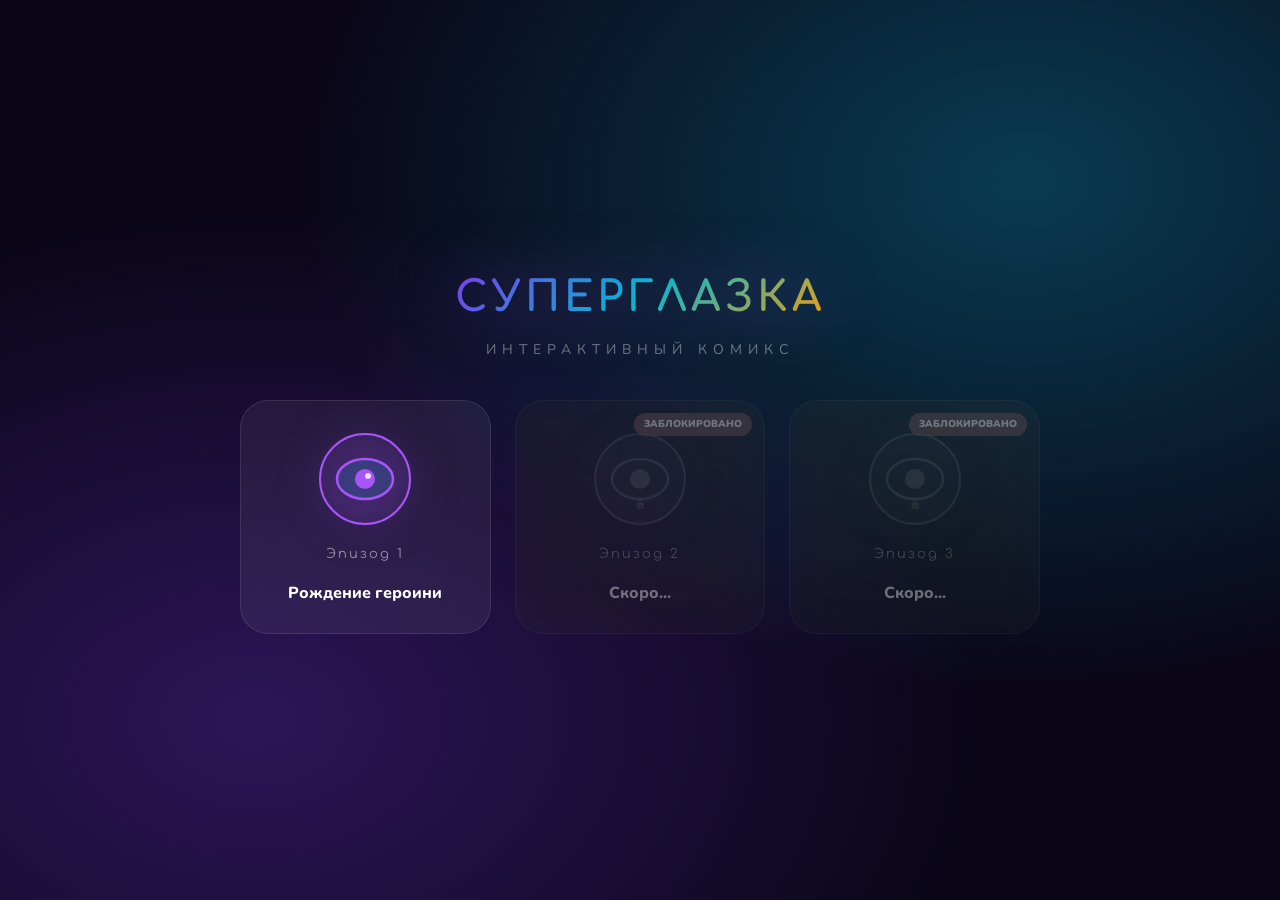
==== commit 4929a66b: "фф" ====
--- a/index.html
+++ b/index.html
@@ -4,694 +4,610 @@
 <meta charset="UTF-8">
 <meta name="viewport" content="width=device-width, initial-scale=1.0, maximum-scale=1.0, user-scalable=no">
 <meta name="theme-color" content="#0a0618">
-<meta name="description" content="Суперглазка — интерактивный образовательный комикс о здоровье глаз">
-<title>Суперглазка — Серия 1</title>
+<title>Суперглазка — Интерактивный комикс</title>
 <link rel="preconnect" href="https://fonts.googleapis.com">
 <link rel="preconnect" href="https://fonts.gstatic.com" crossorigin>
 <link href="https://fonts.googleapis.com/css2?family=Nunito:wght@400;600;700;800;900&family=Comfortaa:wght@700&display=swap" rel="stylesheet">
-<link rel="stylesheet" href="css/modern.css">
+<link rel="stylesheet" href="css/style.css">
 </head>
 <body>
 
 <!-- ═══════════════════════════════════════════════════════════
-     SPLASH SCREEN
+     MAIN MENU
      ═══════════════════════════════════════════════════════════ -->
-<div id="splash">
-  <video class="sp-char" src="assets/videos/hero.mp4" autoplay muted loop playsinline preload="auto" poster="assets/images/hero.png"></video>
-  <div class="sp-title">СУПЕРГЛАЗКА</div>
-  <div class="sp-ser">СЕРИЯ 1</div>
-  <div class="sp-sub">Развлекательно-образовательный<br>интерактивный комикс</div>
-  <button class="sp-btn" id="startBtn">▶ Начать приключение</button>
+<div id="main-menu">
+  <div class="menu-title">СУПЕРГЛАЗКА</div>
+  <div class="menu-sub">Интерактивный комикс</div>
+
+  <div class="chapters-grid">
+    <!-- Episode 1 -->
+    <div class="chapter-card" data-episode="1">
+      <svg class="chapter-icon" viewBox="0 0 100 100" fill="none" xmlns="http://www.w3.org/2000/svg">
+        <circle cx="50" cy="50" r="45" stroke="url(#grad1)" stroke-width="2" fill="rgba(168,85,247,0.1)"/>
+        <ellipse cx="50" cy="50" rx="28" ry="20" stroke="url(#grad1)" stroke-width="2.5" fill="rgba(6,182,212,0.15)"/>
+        <circle cx="50" cy="50" r="10" fill="url(#grad1)"/>
+        <circle cx="53" cy="47" r="3" fill="white" opacity="0.8"/>
+        <defs>
+          <linearGradient id="grad1" x1="0" y1="0" x2="100" y2="100">
+            <stop offset="0%" stop-color="#a855f7"/>
+            <stop offset="100%" stop-color="#06b6d4"/>
+          </linearGradient>
+        </defs>
+      </svg>
+      <div class="chapter-num">Эпизод 1</div>
+      <div class="chapter-name">Рождение героини</div>
+    </div>
+
+    <!-- Episode 2 (locked) -->
+    <div class="chapter-card locked" data-episode="2">
+      <svg class="chapter-icon" viewBox="0 0 100 100" fill="none" xmlns="http://www.w3.org/2000/svg">
+        <circle cx="50" cy="50" r="45" stroke="rgba(255,255,255,0.2)" stroke-width="2" fill="rgba(255,255,255,0.03)"/>
+        <ellipse cx="50" cy="50" rx="28" ry="20" stroke="rgba(255,255,255,0.2)" stroke-width="2.5" fill="none"/>
+        <circle cx="50" cy="50" r="10" fill="rgba(255,255,255,0.2)"/>
+        <text x="50" y="78" text-anchor="middle" fill="rgba(255,255,255,0.3)" font-size="10" font-family="Nunito" font-weight="800">🔒</text>
+      </svg>
+      <div class="chapter-num">Эпизод 2</div>
+      <div class="chapter-name">Скоро...</div>
+      <div class="chapter-badge">Заблокировано</div>
+    </div>
+
+    <!-- Episode 3 (locked) -->
+    <div class="chapter-card locked" data-episode="3">
+      <svg class="chapter-icon" viewBox="0 0 100 100" fill="none" xmlns="http://www.w3.org/2000/svg">
+        <circle cx="50" cy="50" r="45" stroke="rgba(255,255,255,0.2)" stroke-width="2" fill="rgba(255,255,255,0.03)"/>
+        <ellipse cx="50" cy="50" rx="28" ry="20" stroke="rgba(255,255,255,0.2)" stroke-width="2.5" fill="none"/>
+        <circle cx="50" cy="50" r="10" fill="rgba(255,255,255,0.2)"/>
+        <text x="50" y="78" text-anchor="middle" fill="rgba(255,255,255,0.3)" font-size="10" font-family="Nunito" font-weight="800">🔒</text>
+      </svg>
+      <div class="chapter-num">Эпизод 3</div>
+      <div class="chapter-name">Скоро...</div>
+      <div class="chapter-badge">Заблокировано</div>
+    </div>
+  </div>
 </div>
 
 <!-- ═══════════════════════════════════════════════════════════
-     MAIN SCROLL CONTAINER
+     EPISODE VIEWER
      ═══════════════════════════════════════════════════════════ -->
-<div id="scroll-container">
-
-<!-- Panel 0: Intro -->
-<div class="panel" data-index="0" data-audio="assets/audio/ad0.mp3">
-  <video class="panel-bg" src="assets/videos/bg-livingroom.mp4" autoplay muted loop playsinline preload="auto" poster="assets/images/img_0.png"></video>
-  <div class="panel-header">
-    <div class="panel-num">Кадр 1 из 16</div>
-    <div class="logo-bar">СУПЕРГЛАЗКА</div>
-  </div>
-  <div class="audio-crystal" onclick="speakPanel(0)">
-    <div class="gem"><span class="gem-icon">🔊</span></div>
-  </div>
-  <div class="speech-bubble tail-bl" style="top:18%;left:6%;max-width:46%">
-    <span class="speaker nar">Завязка</span>
-    Гостиная после завтрака. Чайные наборы, сахарница, ковбойская шляпа на стене...
-  </div>
-  <div class="caption">
-    Звучит мелодия из спагетти-вестерна. На стол запрыгивает Суперглазка. 
-    Она выслеживает опасного преступника — Пикселька.
-  </div>
-  <div class="scroll-hint">
-    <svg width="16" height="16" viewBox="0 0 24 24" fill="none" stroke="currentColor" stroke-width="2.5">
-      <polyline points="6 9 12 15 18 9"/>
-    </svg>
-    Листай вниз
-  </div>
+<div id="episode-viewer">
+  <div class="progress-bar"><div class="progress-fill" style="width:0%"></div></div>
+  <div class="frame-counter">Кадр 1 из 12</div>
+  <button class="back-btn" title="Назад в меню">←</button>
+
+  <!-- ═══ КАДР 1: Планета Видеаль в космосе ═══ -->
+  <div class="frame" data-index="0">
+    <!-- Фон: заглушка для изображения. ЗАМЕНИТЬ: assets/images/episode1/frame1.jpg -->
+    <div class="frame-bg blurred" style="background: radial-gradient(ellipse at 50% 50%, #312e81 0%, #1e1b4b 40%, #0f0a1e 100%);"></div>
+    <div class="frame-overlay"></div>
+
+    <button class="audio-btn" title="Озвучка рассказчика (заглушка)">
+      <span class="audio-icon">🔊</span>
+      <div class="audio-wave"><span></span><span></span><span></span><span></span></div>
+    </button>
+    <button class="play-clip-btn">▶ Воспроизвести отрывок</button>
+
+    <div class="narration-box">
+      <div class="narration-label">🎙️ Рассказчик</div>
+      <div class="narration-text">
+        На бескрайних просторах Вселенной, там, где даже самые мощные телескопы видят лишь россыпь далеких звёзд, скрывается удивительная планета Видеаль. Она такая крошечная, что могла бы уместиться на ладони самого маленького великана, но такая важная, что без неё жизнь многих детей на Земле стала бы гораздо сложнее.
+        <br><br>
+        Видеаль — это гармония природы и населяющих планету жителей. Они понимают язык животных и относятся к ним как к равным. Здесь козы работают журналистами, а лошади занимаются садоводством и собирают полезные травы, из которых видеаляне делают чудодейственные лекарства. Здесь текут реки с прозрачной целебной питьевой водой, в лесах растут деревья с магическими плодами, а на лугах распускаются удивительные чудотворные цветы, которые не встречаются ни на одной другой планете.
+      </div>
+    </div>
+
+    <!-- ВИДЕО ЗАГЛУШКА. ЗАМЕНИТЬ: assets/videos/episode1/frame1.mp4 -->
+    <div class="video-container">
+      <div class="video-placeholder">
+        <div class="ph-icon">🎬</div>
+        <div class="ph-text">Видео: Планета Видеаль</div>
+        <div class="ph-note">В бескрайнем космосе парит яркая неоновая планета, из её центра постепенно усиливается пульсирующее свечение, камера делает медленный плавный наезд к планете за 10 секунд.</div>
+      </div>
+    </div>
+
+    <div class="dialogues-container">
+      <!-- Диалогов нет -->
+    </div>
+
+    <div class="next-frame-panel">
+      <div class="next-frame-text">Населяют Видеаль удивительные жители — невысокого роста, с огромными голубыми глазами, густыми ресницами, шёлковыми кудряшками, из которых торчат забавные круглые ушки.</div>
+      <button class="next-frame-btn">Следующий кадр →</button>
+    </div>
+  </div>
+
+  <!-- ═══ КАДР 2: Жизнь на Видеале ═══ -->
+  <div class="frame" data-index="1">
+    <div class="frame-bg blurred" style="background: radial-gradient(ellipse at 50% 80%, #4c1d95 0%, #1a0f2e 60%, #0a0618 100%);"></div>
+    <div class="frame-overlay"></div>
+
+    <button class="audio-btn" title="Озвучка рассказчика (заглушка)">
+      <span class="audio-icon">🔊</span>
+      <div class="audio-wave"><span></span><span></span><span></span><span></span></div>
+    </button>
+    <button class="play-clip-btn">▶ Воспроизвести отрывок</button>
+
+    <div class="narration-box">
+      <div class="narration-label">🎙️ Рассказчик</div>
+      <div class="narration-text">
+        Населяют Видеаль удивительные жители — невысокого роста, с огромными голубыми глазами, густыми ресницами, шёлковыми кудряшками, из которых торчат забавные круглые ушки. Но главное — у них самые добрые сердца во всей вселенной!
+        <br><br>
+        Здесь каждый посвящает себя только одной миссии: следить за здоровьем детей планеты Земля, а в особенности, за их зрением. Ведь с помощью глаз человек получает 90 процентов информации из окружающего мира! И, чем лучше ребенок будет заботиться о своем зрении с самого детства, тем ярче будет его жизнь, когда он станет взрослым.
+      </div>
+    </div>
+
+    <div class="video-container">
+      <div class="video-placeholder">
+        <div class="ph-icon">🎬</div>
+        <div class="ph-text">Видео: Жизнь на Видеале</div>
+        <div class="ph-note">Персонажи стоят в центре мощёной средневековой улицы, дружелюбно улыбаются и поочерёдно машут руками, камера мягко приближается к группе за 10 секунд.</div>
+      </div>
+    </div>
+
+    <div class="dialogues-container"></div>
+
+    <div class="next-frame-panel">
+      <div class="next-frame-text">На планете есть ещё много других полезных изобретений и чудодейственных снадобий, которые помогают жить ярче и веселее.</div>
+      <button class="next-frame-btn">Следующий кадр →</button>
+    </div>
+  </div>
+
+  <!-- ═══ КАДР 3: Угроза Великой Тьмы (очки) ═══ -->
+  <div class="frame" data-index="2">
+    <div class="frame-bg blurred" style="background: radial-gradient(circle at 50% 50%, #1e3a5f 0%, #0f172a 50%, #0a0618 100%);"></div>
+    <div class="frame-overlay"></div>
+
+    <button class="audio-btn" title="Озвучка рассказчика (заглушка)">
+      <span class="audio-icon">🔊</span>
+      <div class="audio-wave"><span></span><span></span><span></span><span></span></div>
+    </button>
+    <button class="play-clip-btn">▶ Воспроизвести отрывок</button>
+
+    <div class="narration-box">
+      <div class="narration-label">🎙️ Рассказчик</div>
+      <div class="narration-text">
+        На планете есть ещё много других полезных изобретений и чудодейственных снадобий, которые помогают жить ярче и веселее. Именно жители планеты Видеаль создали необыкновенные очки. Они предупреждают об опасности и шепчут мальчикам и девочкам: «Отодвинь книгу подальше, сядь прямо, не сутулься, сделай перерыв».
+      </div>
+    </div>
+
+    <div class="video-container">
+      <div class="video-placeholder">
+        <div class="ph-icon">🎬</div>
+        <div class="ph-text">Видео: Волшебные очки</div>
+        <div class="ph-note">В 10-секундном кадре показаны стильные очки, парящие над мягкой бархатной подушкой в тёмном фиолетовом космосе; вокруг оправы медленно кружатся и переливаются мягким светом крошечные частицы и искры.</div>
+      </div>
+    </div>
+
+    <div class="dialogues-container"></div>
+
+    <div class="next-frame-panel">
+      <div class="next-frame-text">Но скромные и воспитанные видеаляне не всесильны. Однажды, вокруг их планеты стало сгущаться Великое Зло.</div>
+      <button class="next-frame-btn">Следующий кадр →</button>
+    </div>
+  </div>
+
+  <!-- ═══ КАДР 3.5: Угроза Великой Тьмы (тучи) ═══ -->
+  <div class="frame" data-index="3">
+    <div class="frame-bg blurred" style="background: linear-gradient(180deg, #1e293b 0%, #334155 40%, #0f172a 100%);"></div>
+    <div class="frame-overlay"></div>
+
+    <button class="audio-btn" title="Озвучка рассказчика (заглушка)">
+      <span class="audio-icon">🔊</span>
+      <div class="audio-wave"><span></span><span></span><span></span><span></span></div>
+    </button>
+    <button class="play-clip-btn">▶ Воспроизвести отрывок</button>
+
+    <div class="narration-box">
+      <div class="narration-label">🎙️ Рассказчик</div>
+      <div class="narration-text">
+        Но скромные и воспитанные видеаляне не всесильны. Однажды, вокруг их планеты стало сгущаться Великое Зло. Оно грозило поглотить Видеаль и погрузить ее в непроглядную тьму. А значит, опасность грозила и всем детям на Земле, которые могли остаться без полезных изобретений и целебных лекарств.
+      </div>
+    </div>
+
+    <div class="video-container">
+      <div class="video-placeholder">
+        <div class="ph-icon">🎬</div>
+        <div class="ph-text">Видео: Надвигающаяся тьма</div>
+        <div class="ph-note">Камера с уровня спин жителей смотрит вперёд на площадь, где люди застыли, уставившись в небо; за 10 секунд над светлым небом стремительно сгущаются тяжёлые тёмные тучи, лица людей меняются от любопытства к испугу.</div>
+      </div>
+    </div>
+
+    <div class="dialogues-container"></div>
+
+    <div class="next-frame-panel">
+      <div class="next-frame-text">Весть об этом разнеслась за считанные секунды. И жители планеты высыпали на Каменную площадь.</div>
+      <button class="next-frame-btn">Следующий кадр →</button>
+    </div>
+  </div>
+
+  <!-- ═══ КАДР 4: Каменная площадь ═══ -->
+  <div class="frame" data-index="4">
+    <div class="frame-bg blurred" style="background: linear-gradient(160deg, #0f766e 0%, #134e4a 30%, #0f172a 70%, #0a0618 100%);"></div>
+    <div class="frame-overlay"></div>
+
+    <button class="audio-btn" title="Озвучка рассказчика (заглушка)">
+      <span class="audio-icon">🔊</span>
+      <div class="audio-wave"><span></span><span></span><span></span><span></span></div>
+    </button>
+    <button class="play-clip-btn">▶ Воспроизвести отрывок</button>
+
+    <div class="narration-box">
+      <div class="narration-label">🎙️ Рассказчик</div>
+      <div class="narration-text">
+        Весть об этом разнеслась за считанные секунды. И жители планеты высыпали на Каменную площадь, чтобы услышать о том, что их ждет, от самого Правителя.
+        <br><br>
+        Площадь эта находилась в лоне огромной скалы, унизанной сверкающими драгоценными камнями. С её высоты с мелодичным журчанием, словно звуки флейты, ниспадал водопад. Его бирюзовые воды впадали в озеро, на поверхности которого сновали рыбы, словно водомерки. Это место было священным. Здесь жители планеты проводили добрые магические ритуалы. А в самом воздухе царили покой и гармония.
+      </div>
+    </div>
+
+    <div class="video-container">
+      <div class="video-placeholder">
+        <div class="ph-icon">🎬</div>
+        <div class="ph-text">Видео: Каменная площадь</div>
+        <div class="ph-note">Один статичный кадр: камера на каменном пьедестале, перед ним ярко-зеленая лужайка, вдалеке горная гряда со снежными вершинами, с утёса плавно ниспадает мощный водопад, в тумане сияет мягкая двойная радуга.</div>
+      </div>
+    </div>
+
+    <div class="dialogues-container"></div>
+
+    <div class="next-frame-panel">
+      <div class="next-frame-text">Но на этот раз, к шуму водопада добавились тревожные звуки.</div>
+      <button class="next-frame-btn">Следующий кадр →</button>
+    </div>
+  </div>
+
+  <!-- ═══ КАДР 5: Мудрый Хрусталик и Советник ═══ -->
+  <div class="frame" data-index="5">
+    <div class="frame-bg blurred" style="background: radial-gradient(ellipse at 40% 60%, #4338ca 0%, #1e1b4b 50%, #0a0618 100%);"></div>
+    <div class="frame-overlay"></div>
+
+    <button class="audio-btn" title="Озвучка рассказчика (заглушка)">
+      <span class="audio-icon">🔊</span>
+      <div class="audio-wave"><span></span><span></span><span></span><span></span></div>
+    </button>
+    <button class="play-clip-btn">▶ Воспроизвести отрывок</button>
+
+    <div class="narration-box">
+      <div class="narration-label">🎙️ Рассказчик</div>
+      <div class="narration-text">
+        Но на этот раз, к шуму водопада добавились тревожные звуки. Это видеаляне переминались с ноги на ногу, перешёптывались и перебрасывались догадками о том, какая их постигнет беда.
+        <br><br>
+        Наконец из толпы вышел Правитель планеты — Мудрый Хрусталик. Высокий, статный человек с совершенно обычными ушами, прямыми седыми волосами и едва заметным шрамом на щеке. Когда-то он прибыл сюда с планеты Земля. Жители Видеаля оценили его ум, храбрость и доброту и тут же упросили его стать их королем.
+        <br><br>
+        За ним следовал его помощник — Советник. Высокий и худой, он то и дело путался в длинной тёмно-зелёной профессорской мантии и беспрестанно поправлял монокль и академическую шапочку.
+      </div>
+    </div>
+
+    <div class="video-container">
+      <div class="video-placeholder">
+        <div class="ph-icon">🎬</div>
+        <div class="ph-text">Видео: Мудрый Хрусталик</div>
+        <div class="ph-note">Мудрый Хрусталик торжественно поднимается по ступеням на возвышение, посох светится, мантия развевается, Советник за ним запинается о край мантии, поправляет монокль, толпа тихонько хихикает.</div>
+      </div>
+    </div>
+
+    <div class="dialogues-container"></div>
+
+    <div class="next-frame-panel">
+      <div class="next-frame-text">Мудрый Хрусталик поднялся на возвышение и глубоко вдохнул свежий горный воздух.</div>
+      <button class="next-frame-btn">Следующий кадр →</button>
+    </div>
+  </div>
+
+  <!-- ═══ КАДР 6: Речь Правителя ═══ -->
+  <div class="frame" data-index="6">
+    <div class="frame-bg blurred" style="background: linear-gradient(160deg, #14532d 0%, #166534 30%, #0f172a 80%, #0a0618 100%);"></div>
+    <div class="frame-overlay"></div>
+
+    <button class="audio-btn" title="Озвучка рассказчика (заглушка)">
+      <span class="audio-icon">🔊</span>
+      <div class="audio-wave"><span></span><span></span><span></span><span></span></div>
+    </button>
+    <button class="play-clip-btn">▶ Воспроизвести отрывок</button>
+
+    <div class="narration-box">
+      <div class="narration-label">🎙️ Рассказчик</div>
+      <div class="narration-text">
+        Мудрый Хрусталик поднялся на возвышение и глубоко вдохнул свежий горный воздух. А вот Советник засмотрелся на чудесный водопад, запнулся и наступил на край мантии правителя. Толпа тихонько захихикала.
+        <br><br>
+        Советник смущенно улыбнулся, и поправил монокль, в котором отражалось бесчисленное множество видеалян.
+        <br><br>
+        Мудрый Хрусталик остановился ровно на середине возвышения. В воздухе застыло напряжение. Но каждый надеялся и верил, что мудрый правитель примет верное решение и спасет Видеаль от надвигающейся Великой Тьмы.
+        <br><br>
+        И только один маленький видеалянин не выдержал и от волнения подбросил шапку с колокольчиками. Она зазвенела и приземлилась на рог козе, которая застыла с фотоаппаратом.
+      </div>
+    </div>
+
+    <div class="video-container">
+      <div class="video-placeholder">
+        <div class="ph-icon">🎬</div>
+        <div class="ph-text">Видео: Речь Правителя</div>
+        <div class="ph-note">Король с посохом поднимается на пьедестал и обращается с речью к народу. Переход: из толпы вылетает чёрная шляпа и в плавном слоу-моушен приземляется на рог козы-фотографа.</div>
+      </div>
+    </div>
+
+    <div class="dialogues-container">
+      <div class="speech-bubble tail-bl" style="top:18%;left:6%;max-width:44%">
+        <span class="speaker hrust">Мудрый Хрусталик</span>
+        — Здравствуйте, уважаемые и досточтимые видеаляне! Рад видеть вас в здравии и благоденствии!
+      </div>
+      <div class="speech-bubble tail-br" style="top:42%;right:6%;max-width:40%">
+        <span class="speaker hrust">Мудрый Хрусталик</span>
+        — Мир Тьмы становится сильнее с каждым днем!
+      </div>
+    </div>
+
+    <div class="next-frame-panel">
+      <div class="next-frame-text">В толпе вновь послышалось тревожное перешёптывание.</div>
+      <button class="next-frame-btn">Следующий кадр →</button>
+    </div>
+  </div>
+
+  <!-- ═══ КАДР 7: Ритуал Призыва ═══ -->
+  <div class="frame" data-index="7">
+    <div class="frame-bg blurred" style="background: radial-gradient(circle at 50% 50%, #7c3aed 0%, #4c1d95 40%, #0a0618 100%);"></div>
+    <div class="frame-overlay"></div>
+
+    <button class="audio-btn" title="Озвучка рассказчика (заглушка)">
+      <span class="audio-icon">🔊</span>
+      <div class="audio-wave"><span></span><span></span><span></span><span></span></div>
+    </button>
+    <button class="play-clip-btn">▶ Воспроизвести отрывок</button>
+
+    <div class="narration-box">
+      <div class="narration-label">🎙️ Рассказчик</div>
+      <div class="narration-text">
+        В толпе вновь послышалось тревожное перешёптывание. Из ропота толпы можно было разобрать пару возгласов.
+        <br><br>
+        После его слов трое помощников внесли огромный прозрачный сосуд, внутри которого клубился разноцветный туман. Он бурлил, булькал и звонко лопал пузырями.
+        <br><br>
+        Хрусталик опустил посох в котёл и начал произносить заклинание.
+      </div>
+    </div>
+
+    <div class="video-container">
+      <div class="video-placeholder">
+        <div class="ph-icon">🎬</div>
+        <div class="ph-text">Видео: Ритуал Призыва</div>
+        <div class="ph-note">Мудрый Хрусталик опускает посох в прозрачный сосуд, туман внутри бурлит, булькал и звонко лопает пузырями, толпа плавно качается из стороны в сторону, произнося заклинание, жидкость засветилась.</div>
+      </div>
+    </div>
+
+    <div class="dialogues-container">
+      <div class="speech-bubble tail-bl" style="top:10%;left:6%;max-width:48%">
+        <span class="speaker hrust">Мудрый Хрусталик</span>
+        — Мы вынуждены обратиться к нашему святейшему ритуалу, который был забыт долгие годы. Ведь нашей планете давно не угрожала опасность.
+      </div>
+      <div class="speech-bubble tail-br" style="top:34%;right:6%;max-width:42%">
+        <span class="speaker tolpa">Толпа</span>
+        — Неужели Призыв?
+      </div>
+      <div class="speech-bubble tail-bl" style="top:52%;left:6%;max-width:46%">
+        <span class="speaker hrust">Мудрый Хрусталик</span>
+        — Да! Мы обратимся к Призыву!
+      </div>
+      <div class="speech-bubble tail-br" style="top:70%;right:6%;max-width:44%">
+        <span class="speaker sovet">Советник</span>
+        — Еще р-рано р-радоваться. Мы наб-беремся терпения и над-дежды.
+      </div>
+    </div>
+
+    <div class="next-frame-panel">
+      <div class="next-frame-text">Жидкость в сосуде засветилась. Дым рассеялся... но вода осталась точно такой же, как и была!</div>
+      <button class="next-frame-btn">Следующий кадр →</button>
+    </div>
+  </div>
+
+  <!-- ═══ КАДР 8: Появление девочки ═══ -->
+  <div class="frame" data-index="8">
+    <div class="frame-bg blurred" style="background: radial-gradient(ellipse at 50% 30%, #f59e0b 0%, #a855f7 30%, #1e1b4b 70%, #0a0618 100%);"></div>
+    <div class="frame-overlay"></div>
+
+    <button class="audio-btn" title="Озвучка рассказчика (заглушка)">
+      <span class="audio-icon">🔊</span>
+      <div class="audio-wave"><span></span><span></span><span></span><span></span></div>
+    </button>
+    <button class="play-clip-btn">▶ Воспроизвести отрывок</button>
+
+    <div class="narration-box">
+      <div class="narration-label">🎙️ Рассказчик</div>
+      <div class="narration-text">
+        Жидкость в сосуде засветилась. Дым рассеялся... но вода осталась точно такой же, как и была!
+        <br><br>
+        На площади воцарилась мрачная тишина. Советник лихорадочно зашелестел страницами своей папки. С этими словами глаза его закатились, и он с тихим стоном повалился в обморок прямо на руки Мудрому Хрусталику.
+        <br><br>
+        И в этот миг сосуд забурлил с новой силой. Из него вырвался яркий, широкий луч разноцветной энергии.
+      </div>
+    </div>
+
+    <div class="video-container">
+      <div class="video-placeholder">
+        <div class="ph-icon">🎬</div>
+        <div class="ph-text">Видео: Появление девочки</div>
+        <div class="ph-note">Вода в стеклянном чане затухает, король подхватывает за плечи пошатывающегося Советника, посох выскальзывает и падает на пьедестал. Из сосуда вырывается яркий луч разноцветной энергии в небо.</div>
+      </div>
+    </div>
+
+    <div class="dialogues-container">
+      <div class="speech-bubble tail-bl" style="top:14%;left:6%;max-width:48%">
+        <span class="speaker tolpa">Голос из толпы</span>
+        — Призыв не сработал! Планета обречена!
+      </div>
+      <div class="speech-bubble tail-br" style="top:40%;right:6%;max-width:46%">
+        <span class="speaker sovet">Советник</span>
+        — Н-не сходится с прог-гнозом! Н-неужели — это та самая пог-г-р-решность в 0,0000000000000001 процента?! О, господи, ск-колько же там н-нулей...
+      </div>
+    </div>
+
+    <div class="next-frame-panel">
+      <div class="next-frame-text">Он ударил прямо в небо, а затем с громким хлопком на площадь приземлилось «нечто».</div>
+      <button class="next-frame-btn">Следующий кадр →</button>
+    </div>
+  </div>
+
+  <!-- ═══ КАДР 9: Трансформация в Суперглазку ═══ -->
+  <div class="frame" data-index="9">
+    <div class="frame-bg blurred" style="background: radial-gradient(circle at 50% 50%, #ec4899 0%, #a855f7 30%, #4c1d95 70%, #0a0618 100%);"></div>
+    <div class="frame-overlay"></div>
+
+    <button class="audio-btn" title="Озвучка рассказчика (заглушка)">
+      <span class="audio-icon">🔊</span>
+      <div class="audio-wave"><span></span><span></span><span></span><span></span></div>
+    </button>
+    <button class="play-clip-btn">▶ Воспроизвести отрывок</button>
+
+    <div class="narration-box">
+      <div class="narration-label">🎙️ Рассказчик</div>
+      <div class="narration-text">
+        Он ударил прямо в небо, а затем с громким хлопком на площадь приземлилось «нечто». Когда туманное облако рассеялось, все увидели… девочку. В красном комбинезоне, с растрепанными, ослепительно белыми волосами и огромными голубыми глазами. На вид ей было не больше десяти лет.
+        <br><br>
+        Советник икнул и чуть было опять не потерял сознание.
+        <br><br>
+        И в ту же секунду случилось чудо. Её комбинезон озарился ярким светом и преобразился. Теперь за спиной девочки развевался белый плащ, на руках появились перчатки-краги, на ногах сапожки, а на груди засиял знак «V».
+        <br><br>
+        Но ликующая толпа, не слушая его, ринулась на возвышение. Девочку подхватили на руки и начали подбрасывать вверх.
+      </div>
+    </div>
+
+    <div class="video-container">
+      <div class="video-placeholder">
+        <div class="ph-icon">🎬</div>
+        <div class="ph-text">Видео: Трансформация</div>
+        <div class="ph-note">Посох касается плеча девочки, пробегает разряд тока, комбинезон озаряется ярким светом, преображается — появляются белый плащ, перчатки-краги, сапожки, знак «V» на груди сверкает, толпа ликует.</div>
+      </div>
+    </div>
+
+    <div class="dialogues-container">
+      <div class="speech-bubble tail-bl" style="top:12%;left:6%;max-width:42%">
+        <span class="speaker dev">Девочка</span>
+        — Привет.
+      </div>
+      <div class="speech-bubble tail-br" style="top:30%;right:6%;max-width:46%">
+        <span class="speaker hrust">Мудрый Хрусталик</span>
+        — Ты наше спасение.
+      </div>
+      <div class="speech-bubble tail-bl" style="top:52%;left:6%;max-width:44%">
+        <span class="speaker dev">Девочка</span>
+        — Ай!
+      </div>
+      <div class="speech-bubble tail-br" style="top:68%;right:6%;max-width:46%">
+        <span class="speaker tolpa">Толпа</span>
+        — Да это же символ планеты Видеаль! Мы спасены!
+      </div>
+      <div class="speech-bubble tail-bl" style="top:82%;left:6%;max-width:48%">
+        <span class="speaker sovet">Советник</span>
+        — Н-не тор-ропитесь, нам предстоит д-долгий путь, чтобы об-бучить всему эту девочку.
+      </div>
+    </div>
+
+    <div class="next-frame-panel">
+      <div class="next-frame-text">Мудрый Хрусталик заботливо взял её за руку, доброжелательно улыбнулся и сказал:</div>
+      <button class="next-frame-btn">Следующий кадр →</button>
+    </div>
+  </div>
+
+  <!-- ═══ КАДР 9.5: Идут к замку ═══ -->
+  <div class="frame" data-index="10">
+    <div class="frame-bg blurred" style="background: linear-gradient(160deg, #1d4ed8 0%, #7c3aed 40%, #1e1b4b 80%, #0a0618 100%);"></div>
+    <div class="frame-overlay"></div>
+
+    <button class="audio-btn" title="Озвучка рассказчика (заглушка)">
+      <span class="audio-icon">🔊</span>
+      <div class="audio-wave"><span></span><span></span><span></span><span></span></div>
+    </button>
+    <button class="play-clip-btn">▶ Воспроизвести отрывок</button>
+
+    <div class="narration-box">
+      <div class="narration-label">🎙️ Рассказчик</div>
+      <div class="narration-text">
+        Мудрый Хрусталик заботливо взял её за руку, доброжелательно улыбнулся и сказал:
+        <br><br>
+        Девочка нерешительно ступила на каменную дорожку, которая вела в замок правителя. Советник ободряюще кивнул ей. И тогда она весело побежала вперёд, подпрыгивая то на одной, то на другой ножке.
+        <br><br>
+        Жители начали расходиться. И каждый надеялся, что эта малышка совсем скоро спасет их планету Видеаль от Большой Тьмы и защитит детей с планеты Земля.
+      </div>
+    </div>
+
+    <div class="video-container">
+      <div class="video-placeholder">
+        <div class="ph-icon">🎬</div>
+        <div class="ph-text">Видео: Дорога к замку</div>
+        <div class="ph-note">Оба персонажа медленно идут по мощёной улице уютного городка к сказочному замку в конце улицы, держась за руку, тёплый мягкий свет, плавное медленное отдаляющееся движение камеры со спины героев, 10-секундный единый кинематографичный план.</div>
+      </div>
+    </div>
+
+    <div class="dialogues-container">
+      <div class="speech-bubble tail-bl" style="top:18%;left:6%;max-width:48%">
+        <span class="speaker hrust">Мудрый Хрусталик</span>
+        — Нам нужно многое тебе рассказать! Мой Советник всегда будет рядом и всему обучит тебя.
+      </div>
+    </div>
+
+    <div class="next-frame-panel">
+      <div class="next-frame-text">Только один видеалянин грустно плёлся позади толпы, он был единственным во всей планете, который не мог найти себе дела!</div>
+      <button class="next-frame-btn">Следующий кадр →</button>
+    </div>
+  </div>
+
+  <!-- ═══ КАДР 10: Ищуработу и коза-журналист ═══ -->
+  <div class="frame" data-index="11">
+    <div class="frame-bg blurred" style="background: radial-gradient(ellipse at 60% 70%, #b45309 0%, #7c2d12 30%, #1a0f2e 70%, #0a0618 100%);"></div>
+    <div class="frame-overlay"></div>
+
+    <button class="audio-btn" title="Озвучка рассказчика (заглушка)">
+      <span class="audio-icon">🔊</span>
+      <div class="audio-wave"><span></span><span></span><span></span><span></span></div>
+    </button>
+    <button class="play-clip-btn">▶ Воспроизвести отрывок</button>
+
+    <div class="narration-box">
+      <div class="narration-label">🎙️ Рассказчик</div>
+      <div class="narration-text">
+        Только один видеалянин грустно плёлся позади толпы, он был единственным во всей планете, который не мог найти себе дела! Местные прозвали его «Ищуработу». А все потому, что он был полицейским, пожарным и доктором в одном лице! Но на Видеале уже сотню лет никто не совершал преступлений, пятьдесят два года ничего не горело и никто, ну совершенно никто не болел.
+        <br><br>
+        Правда, несколько лет назад произошёл один вопиющий случай. Пожилая курица страдала куриной слепотой и однажды случайно отдавила лапкой копыто лошади. «Ищуработу» очень обрадовался и хотел тут же посадить преступницу в тюрьму. Но ее давно снесли, а на этом месте построили начальную школу для домашних животных.
+        <br><br>
+        К слову, лошадь совсем даже не обиделась, ей было не больно. Да и бабушка курица тут же извинилась, и они расстались друзьями. Ну а несчастный «Ищуработу» опять пошёл искать себе дело по душе.
+        <br><br>
+        Тем временем коза дописала репортаж, захлопнула блокнот и отправилась в редакцию, сдавать материал. И совсем скоро на первой полосе газеты появилась статья под заголовком: «У планеты Видеаль появился новый герой!» и фотография девочки в сверкающем костюме.
+      </div>
+    </div>
+
+    <div class="video-container">
+      <div class="video-placeholder">
+        <div class="ph-icon">🎬</div>
+        <div class="ph-text">Видео: Ищуработу и коза</div>
+        <div class="ph-note">В первой сцене курица извиняется перед конём, на заднем плане к ним бежит мужчина в медицинской форме. В другой половине — общий план, коза дописывает пером текст в блокноте, закрывает блокнот и ставит перо в чернильницу.</div>
+      </div>
+    </div>
+
+    <div class="dialogues-container"></div>
+
+    <div class="next-frame-panel">
+      <div class="next-frame-text">Продолжение следует...</div>
+      <button class="next-frame-btn">Завершить эпизод ✨</button>
+    </div>
+  </div>
+
+</div><!-- /episode-viewer -->
+
+<!-- ═══════════════════════════════════════════════════════════
+     TRANSITION OVERLAY
+     ═══════════════════════════════════════════════════════════ -->
+<div id="transition-overlay">
+  <svg width="80" height="80" viewBox="0 0 100 100" fill="none">
+    <circle cx="50" cy="50" r="40" stroke="url(#trGrad)" stroke-width="3" fill="none" opacity="0.5">
+      <animate attributeName="r" values="40;45;40" dur="2s" repeatCount="indefinite"/>
+      <animate attributeName="opacity" values="0.5;1;0.5" dur="2s" repeatCount="indefinite"/>
+    </circle>
+    <defs>
+      <linearGradient id="trGrad" x1="0" y1="0" x2="100" y2="100">
+        <stop offset="0%" stop-color="#a855f7"/>
+        <stop offset="100%" stop-color="#06b6d4"/>
+      </linearGradient>
+    </defs>
+  </svg>
+  <div class="transition-text">Следующий кадр...</div>
 </div>
 
-<!-- Panel 1: Duel -->
-<div class="panel" data-index="1" data-audio="assets/audio/ad1.mp3">
-  <video class="panel-bg" src="assets/videos/frame1.mp4" autoplay muted loop playsinline preload="auto" poster="assets/images/frame1.jpg"></video>
-  <div class="panel-header">
-    <div class="panel-num">Кадр 2 из 16</div>
-    <div class="logo-bar">СУПЕРГЛАЗКА</div>
-  </div>
-  <div class="audio-crystal" onclick="speakPanel(1)">
-    <div class="gem"><span class="gem-icon">🔊</span></div>
-  </div>
-  <div class="speech-bubble tail-br" style="top:14%;right:6%;max-width:38%">
-    <span class="speaker sg">Суперглазка</span>
-    Ну что, Пикселёк, доигрался?
-  </div>
-  <div class="speech-bubble tail-bl" style="top:40%;left:6%;max-width:38%">
-    <span class="speaker px">Пикселёк</span>
-    *нервно дёргает лапками*
-  </div>
-  <div class="caption">
-    Время замедляется. Суперглазка перепрыгивает через банку кофе, 
-    а Пикселёк бьёт по сахарнице — сахар летит ей в глаза!
-  </div>
-  <div class="scroll-hint">
-    <svg width="16" height="16" viewBox="0 0 24 24" fill="none" stroke="currentColor" stroke-width="2.5">
-      <polyline points="6 9 12 15 18 9"/>
-    </svg>
-    Листай вниз
-  </div>
-</div>
-
-<!-- Panel 2: Chase -->
-<div class="panel" data-index="2">
-  <video class="panel-bg" src="assets/videos/socket.mp4" autoplay muted loop playsinline preload="auto" poster="assets/images/img_1.jpeg"></video>
-  <div class="panel-header">
-    <div class="panel-num">Кадр 3 из 16</div>
-    <div class="logo-bar">СУПЕРГЛАЗКА</div>
-  </div>
-  <div class="audio-crystal" onclick="speakPanel(2)">
-    <div class="gem"><span class="gem-icon">🔊</span></div>
-  </div>
-  <div class="speech-bubble tail-tr" style="top:12%;left:6%;max-width:48%">
-    <span class="speaker sg">Суперглазка</span>
-    Я тебя всё равно поймаю!
-  </div>
-  <div class="caption">
-    Пикселёк ныряет в розетку и исчезает со вспышкой. 
-    Суперглазка врезается лбом в стену, и ковбойская шляпа падает ей на голову. 
-    Хлопок в ладоши — она телепортируется.
-  </div>
-  <div class="scroll-hint">
-    <svg width="16" height="16" viewBox="0 0 24 24" fill="none" stroke="currentColor" stroke-width="2.5">
-      <polyline points="6 9 12 15 18 9"/>
-    </svg>
-    Листай вниз
-  </div>
-</div>
-
-<!-- Panel 3: Vanya's room -->
-<div class="panel" data-index="3" data-audio="assets/audio/ad2.mp3">
-  <video class="panel-bg" src="assets/videos/frame2.mp4" autoplay muted loop playsinline preload="auto" poster="assets/images/frame2.jpg"></video>
-  <div class="panel-header">
-    <div class="panel-num">Кадр 4 из 16</div>
-    <div class="logo-bar">СУПЕРГЛАЗКА</div>
-  </div>
-  <div class="audio-crystal" onclick="speakPanel(3)">
-    <div class="gem"><span class="gem-icon">🔊</span></div>
-  </div>
-  <div class="speech-bubble tail-bl" style="top:12%;left:6%;max-width:44%">
-    <span class="speaker vanya">Ваня</span>
-    О! Обновление вышло! Ну, я на пять минут. Чисто глянуть.
-  </div>
-  <div class="caption">
-    Ваня (10 лет) собирал робота, но планшет зазвучал — и всё, конец. 
-    Часы перескочили с 12:00 на 17:00. Глаза покраснели, мама впала в тревогу.
-  </div>
-  <div class="scroll-hint">
-    <svg width="16" height="16" viewBox="0 0 24 24" fill="none" stroke="currentColor" stroke-width="2.5">
-      <polyline points="6 9 12 15 18 9"/>
-    </svg>
-    Листай вниз
-  </div>
-</div>
-
-<!-- Panel 4: Doctor office -->
-<div class="panel" data-index="4" data-audio="assets/audio/ad3.mp3">
-  <video class="panel-bg" src="assets/videos/frame3.mp4" autoplay muted loop playsinline preload="auto" poster="assets/images/frame3.jpg"></video>
-  <div class="panel-header">
-    <div class="panel-num">Кадр 5 из 16</div>
-    <div class="logo-bar">СУПЕРГЛАЗКА</div>
-  </div>
-  <div class="audio-crystal" onclick="speakPanel(4)">
-    <div class="gem"><span class="gem-icon">🔊</span></div>
-  </div>
-  <div class="speech-bubble tail-br" style="top:16%;right:6%;max-width:42%">
-    <span class="speaker doc">Врач</span>
-    Пятьдесят минут. В день. И больше нельзя.
-  </div>
-  <div class="speech-bubble tail-bl" style="top:46%;left:6%;max-width:42%">
-    <span class="speaker vanya">Ваня</span>
-    Чего?! За пятьдесят минут даже до первого босса не дойти!
-  </div>
-  <div class="caption">
-    Врач вышла. Ваня крутит плюшевого Видеалика. 
-    Вдруг игрушка засветилась голубоватым светом...
-  </div>
-  <div class="scroll-hint">
-    <svg width="16" height="16" viewBox="0 0 24 24" fill="none" stroke="currentColor" stroke-width="2.5">
-      <polyline points="6 9 12 15 18 9"/>
-    </svg>
-    Листай вниз
-  </div>
-</div>
-
-<!-- Panel 5: Superglazka appears -->
-<div class="panel" data-index="5" data-audio="assets/audio/ad4.mp3">
-  <video class="panel-bg" src="assets/videos/frame4.mp4" autoplay muted loop playsinline preload="auto" poster="assets/images/frame4.jpg"></video>
-  <div class="panel-header">
-    <div class="panel-num">Кадр 6 из 16</div>
-    <div class="logo-bar">СУПЕРГЛАЗКА</div>
-  </div>
-  <div class="audio-crystal" onclick="speakPanel(5)">
-    <div class="gem"><span class="gem-icon">🔊</span></div>
-  </div>
-  <div class="speech-bubble tail-tr" style="top:12%;left:6%;max-width:48%">
-    <span class="speaker sg">Суперглазка</span>
-    Так... Перемещение в мир людей — три миллисекунды. Иду на рекорд!
-  </div>
-  <div class="speech-bubble tail-br" style="top:36%;right:6%;max-width:34%">
-    <span class="speaker vanya">Ваня</span>
-    А-А-А!!!
-  </div>
-  <div class="caption">
-    Из вспышки радужного света материализовалась Суперглазка. 
-    Ваня в панике спрятался за кресло. А она с любопытством изучала «космический корабль».
-  </div>
-  <div class="scroll-hint">
-    <svg width="16" height="16" viewBox="0 0 24 24" fill="none" stroke="currentColor" stroke-width="2.5">
-      <polyline points="6 9 12 15 18 9"/>
-    </svg>
-    Листай вниз
-  </div>
-</div>
-
-<!-- Panel 6: Jokes -->
-<div class="panel" data-index="6" data-audio="assets/audio/ad5.mp3">
-  <video class="panel-bg" src="assets/videos/frame5.mp4" autoplay muted loop playsinline preload="auto" poster="assets/images/frame5.jpg"></video>
-  <div class="panel-header">
-    <div class="panel-num">Кадр 7 из 16</div>
-    <div class="logo-bar">СУПЕРГЛАЗКА</div>
-  </div>
-  <div class="audio-crystal" onclick="speakPanel(6)">
-    <div class="gem"><span class="gem-icon">🔊</span></div>
-  </div>
-  <div class="speech-bubble tail-bl" style="top:12%;left:6%;max-width:48%">
-    <span class="speaker sg">Суперглазка</span>
-    Ш... Б... Н... Шляпа бобра небольшого?
-  </div>
-  <div class="speech-bubble tail-br" style="top:42%;right:6%;max-width:38%">
-    <span class="speaker vanya">Ваня</span>
-    Это не шифр. Это буквы для проверки зрения.
-  </div>
-  <div class="caption">
-    Суперглазка достала два помидора, приложила к глазам: 
-    «Глаза красные, как два помидора!» Она съела один, второй прилип к потолку.
-  </div>
-  <div class="scroll-hint">
-    <svg width="16" height="16" viewBox="0 0 24 24" fill="none" stroke="currentColor" stroke-width="2.5">
-      <polyline points="6 9 12 15 18 9"/>
-    </svg>
-    Листай вниз
-  </div>
-</div>
-
-<!-- Panel 7: Portal -->
-<div class="panel" data-index="7" data-audio="assets/audio/ad6.mp3">
-  <video class="panel-bg" src="assets/videos/bg-portal.mp4" autoplay muted loop playsinline preload="auto" poster="assets/images/img_5.jpeg"></video>
-  <div class="panel-header">
-    <div class="panel-num">Кадр 8 из 16</div>
-    <div class="logo-bar">СУПЕРГЛАЗКА</div>
-  </div>
-  <div class="audio-crystal" onclick="speakPanel(7)">
-    <div class="gem"><span class="gem-icon">🔊</span></div>
-  </div>
-  <div class="speech-bubble tail-bl" style="top:12%;left:6%;max-width:48%">
-    <span class="speaker sg">Суперглазка</span>
-    Видеаль — вижу вблизь...
-  </div>
-  <div class="speech-bubble tail-br" style="top:38%;right:6%;max-width:38%">
-    <span class="speaker vanya">Ваня</span>
-    И вижу вдаль!
-  </div>
-  <div class="caption">
-    Заклинание открыло портал. Комната залилась радужным светом. 
-    Ваня и Суперглазка плывут по трубе, как в аквапарке. 
-    Ваня превращается в нарисованного героя.
-  </div>
-  <button class="game-cta-btn" onclick="showTransition('runner')">🎮 Играть!</button>
-</div>
-
-<!-- Panel 8: World of Eye -->
-<div class="panel" data-index="8" data-audio="assets/audio/ad7.mp3">
-  <video class="panel-bg" src="assets/videos/frame6.mp4" autoplay muted loop playsinline preload="auto" poster="assets/images/frame6.jpg"></video>
-  <div class="panel-header">
-    <div class="panel-num">Кадр 9 из 16</div>
-    <div class="logo-bar">СУПЕРГЛАЗКА</div>
-  </div>
-  <div class="audio-crystal" onclick="speakPanel(8)">
-    <div class="gem"><span class="gem-icon">🔊</span></div>
-  </div>
-  <div class="boss-hud">
-    <div class="boss-name">БОСС: ЛЕНИВУС</div>
-    <div class="boss-bar"><div class="boss-hp" id="boss-hp1" style="width:100%"></div></div>
-    <div class="boss-stats">Уровень: 1 · Класс: Ленивый Затягиватель</div>
-  </div>
-  <div class="speech-bubble tail-bl" style="top:56%;left:6%;max-width:48%">
-    <span class="speaker sg">Суперглазка</span>
-    Теперь понимаешь, почему планшет тебя так "затягивает"? Добро пожаловать в твой Мир Глазки!
-  </div>
-  <div class="speech-bubble tail-br" style="top:74%;right:6%;max-width:42%">
-    <span class="speaker vanya">Ваня</span>
-    Эти паучки... Я их где-то видел!
-  </div>
-  <div class="caption">
-    Фэнтезийный пейзаж: Замок в форме глазного яблока, ресницы-мосты, слезные озёра. 
-    На троне из диванов возлежит Ленивус. Пиксельки плетут цифровую паутину.
-  </div>
-  <div class="scroll-hint">
-    <svg width="16" height="16" viewBox="0 0 24 24" fill="none" stroke="currentColor" stroke-width="2.5">
-      <polyline points="6 9 12 15 18 9"/>
-    </svg>
-    Листай вниз
-  </div>
-</div>
-
-<!-- Panel 9: Cyber Warrior -->
-<div class="panel" data-index="9">
-  <video class="panel-bg" src="assets/videos/bg-cyber.mp4" autoplay muted loop playsinline preload="auto" poster="assets/images/img_6.jpeg"></video>
-  <div class="panel-header">
-    <div class="panel-num">Кадр 10 из 16</div>
-    <div class="logo-bar">СУПЕРГЛАЗКА</div>
-  </div>
-  <div class="audio-crystal" onclick="speakPanel(9)">
-    <div class="gem"><span class="gem-icon">🔊</span></div>
-  </div>
-  <div class="speech-bubble tail-bl" style="top:12%;left:6%;max-width:48%">
-    <span class="speaker vanya">Ваня</span>
-    Кибер Воин 3000, ты вовремя, друг!
-  </div>
-  <div class="speech-bubble tail-br" style="top:36%;right:6%;max-width:44%">
-    <span class="speaker kw">Кибер Воин</span>
-    Обещай, что достроишь меня, а не будешь вечно сидеть в планшете!
-  </div>
-  <div class="caption">
-    Ваня призвал того самого робота, которого собирал в реальности. 
-    Кибер Воин прорвал сквозь паутину, но одна нога была недостроена — он бегал по кругу.
-  </div>
-  <div class="scroll-hint">
-    <svg width="16" height="16" viewBox="0 0 24 24" fill="none" stroke="currentColor" stroke-width="2.5">
-      <polyline points="6 9 12 15 18 9"/>
-    </svg>
-    Листай вниз
-  </div>
-</div>
-
-<!-- Panel 10: Gym transition -->
-<div class="panel" data-index="10">
-  <video class="panel-bg" src="assets/videos/bg-gym.mp4" autoplay muted loop playsinline preload="auto" poster="assets/images/img_7.jpeg"></video>
-  <div class="panel-header">
-    <div class="panel-num">Кадр 11 из 16</div>
-    <div class="logo-bar">СУПЕРГЛАЗКА</div>
-  </div>
-  <div class="audio-crystal" onclick="speakPanel(10)">
-    <div class="gem"><span class="gem-icon">🔊</span></div>
-  </div>
-  <div class="speech-bubble tail-bl" style="top:12%;left:6%;max-width:50%">
-    <span class="speaker sg">Суперглазка</span>
-    Суперзарядка от Суперглазки! Повторяй за мной! И вы, ребята, тоже!
-  </div>
-  <div class="caption">
-    Ленивус вырос до размеров робота. Единственный способ победить — гимнастика для глаз. 
-    Готовься!
-  </div>
-  <button class="game-cta-btn" onclick="showTransition('gym')">🎮 Тренировка!</button>
-</div>
-
-<!-- Panel 11: Victory -->
-<div class="panel" data-index="11">
-  <video class="panel-bg" src="assets/videos/bg-victory.mp4" autoplay muted loop playsinline preload="auto" poster="assets/images/img_7.jpeg"></video>
-  <div class="panel-header">
-    <div class="panel-num">Кадр 12 из 16</div>
-    <div class="logo-bar">СУПЕРГЛАЗКА</div>
-  </div>
-  <div class="audio-crystal" onclick="speakPanel(11)">
-    <div class="gem"><span class="gem-icon">🔊</span></div>
-  </div>
-  <div class="speech-bubble tail-bl" style="top:12%;left:6%;max-width:46%">
-    <span class="speaker vanya">Ваня</span>
-    Ура! Победа! Мне не терпится рассказать друзьям!
-  </div>
-  <div class="speech-bubble tail-br" style="top:38%;right:6%;max-width:38%">
-    <span class="speaker sg">Суперглазка</span>
-    Видеаль — вижу вблизь...
-  </div>
-  <div class="caption">
-    Три солнечных лучика разрушили дамбу. Ленивус смылся потоком чистой слезной воды. 
-    Мир преобразился на глазах.
-  </div>
-  <div class="scroll-hint">
-    <svg width="16" height="16" viewBox="0 0 24 24" fill="none" stroke="currentColor" stroke-width="2.5">
-      <polyline points="6 9 12 15 18 9"/>
-    </svg>
-    Листай вниз
-  </div>
-</div>
-
-<!-- Panel 12: Return -->
-<div class="panel" data-index="12">
-  <video class="panel-bg" src="assets/videos/frame8.mp4" autoplay muted loop playsinline preload="auto" poster="assets/images/frame8.jpg"></video>
-  <div class="panel-header">
-    <div class="panel-num">Кадр 13 из 16</div>
-    <div class="logo-bar">СУПЕРГЛАЗКА</div>
-  </div>
-  <div class="audio-crystal" onclick="speakPanel(12)">
-    <div class="gem"><span class="gem-icon">🔊</span></div>
-  </div>
-  <div class="speech-bubble tail-bl" style="top:12%;left:6%;max-width:46%">
-    <span class="speaker vanya">Ваня</span>
-    Стой! А селфи? Нам нужно селфи на память!
-  </div>
-  <div class="caption">
-    Ваня и Суперглазка вернулись в кабинет. Дверь открылась — мама и врач застыли, 
-    увидев погром. А глаза Вани были абсолютно чистыми. Рядом с ним с потолка упал помидор.
-  </div>
-  <div class="scroll-hint">
-    <svg width="16" height="16" viewBox="0 0 24 24" fill="none" stroke="currentColor" stroke-width="2.5">
-      <polyline points="6 9 12 15 18 9"/>
-    </svg>
-    Листай вниз
-  </div>
-</div>
-
-<!-- Panel 13: Moral -->
-<div class="panel" data-index="13">
-  <video class="panel-bg" src="assets/videos/bg-moral.mp4" autoplay muted loop playsinline preload="auto" poster="assets/images/img_8.png"></video>
-  <div class="panel-header">
-    <div class="panel-num">Кадр 14 из 16</div>
-    <div class="logo-bar">СУПЕРГЛАЗКА</div>
-  </div>
-  <div class="audio-crystal" onclick="speakPanel(13)">
-    <div class="gem"><span class="gem-icon">🔊</span></div>
-  </div>
-  <div class="speech-bubble tail-bl" style="top:16%;left:6%;max-width:50%">
-    <span class="speaker sg">Суперглазка</span>
-    Если долго сидеть в планшете, можно превратить глаза в два перезрелых помидора! Но выход есть!
-  </div>
-  <div class="caption">
-    Суперглазка повесила селфи с Ваней на стену кабинета. 
-    Она напомнила: делайте гимнастику для глаз и отдыхайте каждые 20 минут.
-  </div>
-  <div class="scroll-hint">
-    <svg width="16" height="16" viewBox="0 0 24 24" fill="none" stroke="currentColor" stroke-width="2.5">
-      <polyline points="6 9 12 15 18 9"/>
-    </svg>
-    Листай вниз
-  </div>
-</div>
-
-<!-- Panel 14: Flashback -->
-<div class="panel" data-index="14">
-  <video class="panel-bg" src="assets/videos/bg-ritual.mp4" autoplay muted loop playsinline preload="auto" poster="assets/images/img_8.png"></video>
-  <div class="panel-header">
-    <div class="panel-num">Кадр 15 из 16</div>
-    <div class="logo-bar">СУПЕРГЛАЗКА</div>
-  </div>
-  <div class="audio-crystal" onclick="speakPanel(14)">
-    <div class="gem"><span class="gem-icon">🔊</span></div>
-  </div>
-  <div class="speech-bubble tail-bl" style="top:12%;left:6%;max-width:50%">
-    <span class="speaker mx">Мудрый Хрусталик</span>
-    Мир Тьмы становится сильнее! Мы вынуждены прибегнуть к святейшему ритуалу — Призыву!
-  </div>
-  <div class="caption">
-    Планета Видеаль, несколько лет назад. Из бурлящего сосуда выпрыгнула Суперглазка 
-    в обычном красном комбинезоне. Удар посоха превратил её в супергероя.
-  </div>
-  <div class="scroll-hint">
-    <svg width="16" height="16" viewBox="0 0 24 24" fill="none" stroke="currentColor" stroke-width="2.5">
-      <polyline points="6 9 12 15 18 9"/>
-    </svg>
-    Листай вниз
-  </div>
-</div>
-
-<!-- Panel 15: Finale / Credits -->
-<div class="panel" data-index="15">
-  <video class="panel-bg" src="assets/videos/bg-credits.mp4" autoplay muted loop playsinline preload="auto" poster="assets/images/img_8.png"></video>
-  <div class="panel-header">
-    <div class="panel-num">Финал</div>
-    <div class="logo-bar">СУПЕРГЛАЗКА</div>
-  </div>
-  <div class="audio-crystal" onclick="speakPanel(15)">
-    <div class="gem"><span class="gem-icon">🔊</span></div>
-  </div>
-  <div class="credits-title">БЕРЕГИТЕ ЗРЕНИЕ!</div>
-  <div class="credits-text">
-    <strong style="font-size:18px">Суперглазка</strong><br>
-    <small>Серия 1 · Мир Глазки Вани</small><br><br>
-    <span style="color:var(--neon-cyan)">Советы от Суперглазки:</span><br>
-    ✦ Делай гимнастику для глаз<br>
-    ✦ Отдыхай каждые 20 минут за экраном<br>
-    ✦ Не сиди в темноте с гаджетами<br>
-    ✦ Ешь морковку и пей воду
-  </div>
-  <button class="sp-btn" style="position:absolute;bottom:40px;left:50%;transform:translateX(-50%);z-index:10;padding:14px 40px;font-size:15px" onclick="location.reload()">
-    🔄 Пройти сначала
-  </button>
-</div>
-
-</div><!-- /scroll-container -->
-
-<!-- ═══════════════════════════════════════════════════════════
-     GAME OVERLAYS
-     ═══════════════════════════════════════════════════════════ -->
-
-<!-- Runner Transition -->
-<div class="overlay" id="tr-overlay-runner">
-  <div class="tr-badge">
-    <span style="font-size:50px">🏃</span>
-  </div>
-  <div class="tr-title">Мини-игра!</div>
-  <div class="tr-sub">
-    Помоги Суперглазке догнать Пикселька на столе!<br>
-    Уворачивайся от посуды.
-  </div>
-  <button class="tr-btn" onclick="startRunnerGame()">Играть! 🚀</button>
-</div>
-
-<!-- Runner Game -->
-<div class="overlay" id="game-overlay-runner">
-  <div class="game-header">
-    <div class="score-pill">
-      <span class="score-lbl">Уровень</span>
-      <span class="score-val" id="runner-time">1</span>
-    </div>
-    <div class="lives-val" id="runner-lives">❤️❤️❤️</div>
-  </div>
-  <canvas id="runner-canvas" width="360" height="480"></canvas>
-  <div class="runner-controls">
-    <div class="runner-hint">👆 ТАП = прыжок · Два тапа = двойной прыжок</div>
-    <div class="runner-stats">
-      <div class="runner-stat">
-        <div class="runner-stat-val">💚</div>
-        <div class="runner-stat-lbl">+жизнь</div>
-      </div>
-      <div class="runner-stat">
-        <div class="runner-stat-val">⭐</div>
-        <div class="runner-stat-lbl">медленно</div>
-      </div>
-      <div class="runner-stat">
-        <div class="runner-stat-val">🛡️</div>
-        <div class="runner-stat-lbl">щит</div>
-      </div>
-    </div>
-    <button onclick="closeRunner(false)" style="background:none;border:1px solid rgba(255,255,255,.2);border-radius:30px;color:rgba(255,255,255,.5);padding:10px 28px;font-family:'Nunito',sans-serif;font-size:12px;font-weight:700;cursor:pointer">
-      Пропустить
-    </button>
-  </div>
-</div>
-
-<!-- Gym Transition -->
-<div class="overlay" id="tr-overlay-gym">
-  <div class="tr-badge">
-    <span style="font-size:50px">⚔️</span>
-  </div>
-  <div class="tr-title">Ваня против Ленивуса!</div>
-  <div class="tr-sub">
-    Помоги Ване победить Ленивуса!<br>
-    Используй три супер-атаки: Лазер, Прицел и Слёзы.
-  </div>
-  <button class="tr-btn" onclick="startGymGame()">В бой! 🚀</button>
-</div>
-
-<!-- Gym Game -->
-<div class="overlay" id="game-overlay-gym">
-  <!-- Фон — видео Ленивуса -->
-  <video class="boss-bg-video" id="boss-video" autoplay muted loop playsinline preload="auto">
-    <source src="assets/videos/lenivus.mp4" type="video/mp4">
-    <img src="assets/images/lenivus.png" class="boss-bg-video" alt="Ленивус">
-  </video>
-  
-  <!-- Затемнение для читаемости UI -->
-  <div class="boss-overlay-darken"></div>
-  
-  <!-- Шапка с прогрессом -->
-  <div class="gym-header-new">
-    <div class="boss-hp-display">
-      <span class="boss-label">👁️ ЛЕНИВУС</span>
-      <div class="boss-hp-bar-large">
-        <div class="boss-hp-fill-large" id="boss-hp-fill" style="width: 100%"></div>
-      </div>
-    </div>
-    <div class="rays-counter-new">
-      <span class="rays-label">Лучики</span>
-      <span class="rays-icons" id="gym-rays">⚪⚪⚪</span>
-    </div>
-  </div>
-  
-  <!-- Игрок (Ваня) -->
-  <div class="player-vanya" id="player-vanya">
-    <img src="assets/images/Vanya.png" alt="Ваня">
-    <div class="player-charge-indicator" id="player-charge"></div>
-  </div>
-  
-  <!-- Атака/эффекты -->
-  <div class="attack-effects" id="attack-effects"></div>
-  
-  <!-- Контейнер для механики текущей фазы -->
-  <div class="phase-controls" id="phase-container"></div>
-  
-  <!-- Кнопка пропуска -->
-  <button class="skip-btn" onclick="closeGym(false)">Пропустить ▸</button>
-</div>
-
-<!-- Win Overlay -->
-<div class="overlay" id="win-overlay">
-  <div class="win-stars">
-    <span class="win-star">⭐</span>
-    <span class="win-star">⭐</span>
-    <span class="win-star">⭐</span>
-  </div>
-  <div class="win-title" id="win-title">Отлично!</div>
-  <div class="win-sub" id="win-sub">
-    Ты справился!<br>
-    Продолжение в комиксе...
-  </div>
-  <button class="win-btn" onclick="closeWinContinue()">Продолжить ➜</button>
-</div>
-
-<!-- Stats Overlay -->
-<div class="overlay" id="stats-overlay">
-  <div class="stats-title">🎉 Отличная работа!</div>
-  
-  <div class="stats-card">
-    <div class="stats-time" id="stats-time">⏱️ Время: 0:00</div>
-    
-    <div class="stats-section">
-      <h3>⚡ Солнечный Луч</h3>
-      <div class="stat-row">
-        <span>Попаданий:</span>
-        <span class="stat-value" id="stats-p1-hits">0/8</span>
-      </div>
-      <div class="stat-row">
-        <span>Точность:</span>
-        <span class="stat-value" id="stats-p1-acc">0%</span>
-      </div>
-    </div>
-    
-    <div class="stats-section">
-      <h3>🎯 Точный Прицел</h3>
-      <div class="stat-row">
-        <span>Попаданий:</span>
-        <span class="stat-value" id="stats-p2-hits">0/5</span>
-      </div>
-      <div class="stat-row">
-        <span>Среднее время наведения:</span>
-        <span class="stat-value" id="stats-p2-time">0с</span>
-      </div>
-    </div>
-    
-    <div class="stats-section">
-      <h3>💧 Слезный Водопад</h3>
-      <div class="stat-row">
-        <span>Водопадов:</span>
-        <span class="stat-value" id="stats-p3-hits">0/4</span>
-      </div>
-      <div class="stat-row">
-        <span>Всего морганий:</span>
-        <span class="stat-value" id="stats-p3-blinks">0</span>
-      </div>
-    </div>
-    
-    <div class="total-score" id="stats-score">
-      🏆 Общий счёт: 0
-    </div>
-  </div>
-  
-  <button class="tr-btn" onclick="showRegistration()" style="margin-top: 20px;">
-    Продолжить ➜
-  </button>
-</div>
-
-<!-- Registration Overlay -->
-<div class="overlay" id="registration-overlay">
-  <div class="reg-title">🌟 Стань частью команды!</div>
-  
-  <div class="reg-card">
-    <div class="reg-description">
-      Зарегистрируйся, чтобы:<br>
-      ✨ Сохранить свой прогресс<br>
-      🏅 Получать награды за тренировки<br>
-      📖 Открыть следующую серию комикса<br>
-      🎮 Участвовать в соревнованиях
-    </div>
-    
-    <form class="reg-form" id="reg-form">
-      <input type="text" 
-             class="reg-input" 
-             id="reg-nickname"
-             placeholder="Придумай никнейм" 
-             required
-             maxlength="20">
-      
-      <input type="email" 
-             class="reg-input" 
-             id="reg-email"
-             placeholder="Email родителя" 
-             required>
-      
-      <label class="reg-checkbox">
-        <input type="checkbox" id="reg-confirm" required>
-        <span>Родители разрешили играть</span>
-      </label>
-      
-      <button type="submit" class="tr-btn" style="width: 100%;">
-        🚀 Зарегистрироваться
-      </button>
-    </form>
-    
-    <button class="reg-skip" onclick="skipRegistration()">
-      Продолжить без регистрации →
-    </button>
-  </div>
-</div>
-
-<!-- Scripts -->
-<script src="js/comic.js"></script>
-<script src="js/game_runner.js"></script>
-<script src="js/game_gymnastics.js"></script>
+<script src="js/app.js"></script>
 </body>
 </html>
--- a/css/style.css
+++ b/css/style.css
@@ -0,0 +1,627 @@
+/* ═══════════════════════════════════════════════════════════
+   СУПЕРГЛАЗКА — Новая глава
+   ═══════════════════════════════════════════════════════════ */
+
+/* ─── DESIGN TOKENS ─── */
+:root {
+  --bg-primary: #0a0618;
+  --bg-secondary: #120a24;
+  --bg-glass: rgba(255, 255, 255, 0.06);
+  --neon-purple: #a855f7;
+  --neon-cyan: #06b6d4;
+  --neon-amber: #f59e0b;
+  --neon-pink: #ec4899;
+  --gradient-primary: linear-gradient(135deg, var(--neon-purple), var(--neon-cyan));
+  --gradient-hero: linear-gradient(135deg, #7c3aed, #06b6d4, #f59e0b);
+  --shadow-neon-purple: 0 0 30px rgba(168, 85, 247, 0.4);
+  --shadow-neon-cyan: 0 0 30px rgba(6, 182, 212, 0.4);
+  --radius-sm: 12px;
+  --radius-md: 20px;
+  --radius-lg: 28px;
+  --radius-xl: 36px;
+  --ease-spring: cubic-bezier(0.34, 1.56, 0.64, 1);
+  --ease-smooth: cubic-bezier(0.4, 0, 0.2, 1);
+}
+
+/* ─── RESET & BASE ─── */
+*, *::before, *::after { margin: 0; padding: 0; box-sizing: border-box; }
+html { scroll-behavior: smooth; -webkit-font-smoothing: antialiased; }
+body {
+  font-family: 'Nunito', -apple-system, BlinkMacSystemFont, sans-serif;
+  background: var(--bg-primary);
+  color: #fff;
+  overflow: hidden;
+  line-height: 1.5;
+}
+
+/* ─── MAIN MENU ─── */
+#main-menu {
+  position: fixed;
+  inset: 0;
+  z-index: 200;
+  background:
+    radial-gradient(ellipse at 20% 80%, rgba(124, 58, 237, 0.3) 0%, transparent 50%),
+    radial-gradient(ellipse at 80% 20%, rgba(6, 182, 212, 0.3) 0%, transparent 50%),
+    var(--bg-primary);
+  display: flex;
+  flex-direction: column;
+  align-items: center;
+  justify-content: center;
+  gap: 40px;
+  padding: 24px;
+  transition: opacity .6s var(--ease-smooth);
+}
+#main-menu.hidden { opacity: 0; pointer-events: none; }
+
+.menu-title {
+  font-family: 'Comfortaa', cursive;
+  font-size: 42px;
+  font-weight: 700;
+  background: var(--gradient-hero);
+  -webkit-background-clip: text;
+  -webkit-text-fill-color: transparent;
+  background-clip: text;
+  filter: drop-shadow(0 0 30px rgba(168, 85, 247, 0.5));
+  letter-spacing: 4px;
+  text-align: center;
+}
+
+.menu-sub {
+  font-size: 14px;
+  color: rgba(255, 255, 255, 0.4);
+  letter-spacing: 6px;
+  text-transform: uppercase;
+  margin-top: -30px;
+}
+
+.chapters-grid {
+  display: grid;
+  grid-template-columns: repeat(auto-fit, minmax(220px, 1fr));
+  gap: 24px;
+  width: 100%;
+  max-width: 800px;
+}
+
+.chapter-card {
+  background: var(--bg-glass);
+  backdrop-filter: blur(20px);
+  border: 1px solid rgba(255, 255, 255, 0.1);
+  border-radius: var(--radius-lg);
+  padding: 28px 20px;
+  display: flex;
+  flex-direction: column;
+  align-items: center;
+  gap: 16px;
+  cursor: pointer;
+  transition: all .3s var(--ease-spring);
+  position: relative;
+  overflow: hidden;
+}
+
+.chapter-card:hover {
+  transform: translateY(-6px) scale(1.02);
+  border-color: rgba(168, 85, 247, 0.4);
+  box-shadow: var(--shadow-neon-purple);
+}
+
+.chapter-card.locked {
+  opacity: 0.4;
+  cursor: not-allowed;
+  filter: grayscale(0.8);
+}
+
+.chapter-card.locked:hover {
+  transform: none;
+  border-color: rgba(255, 255, 255, 0.1);
+  box-shadow: none;
+}
+
+.chapter-icon {
+  width: 100px;
+  height: 100px;
+  filter: drop-shadow(0 0 20px rgba(168, 85, 247, 0.5));
+  animation: heroFloat 4s ease-in-out infinite;
+}
+
+@keyframes heroFloat {
+  0%, 100% { transform: translateY(0); }
+  50% { transform: translateY(-10px); }
+}
+
+.chapter-num {
+  font-family: 'Comfortaa', cursive;
+  font-size: 13px;
+  color: rgba(255, 255, 255, 0.5);
+  letter-spacing: 2px;
+}
+
+.chapter-name {
+  font-size: 16px;
+  font-weight: 800;
+  color: #fff;
+  text-align: center;
+}
+
+.chapter-badge {
+  position: absolute;
+  top: 12px;
+  right: 12px;
+  background: rgba(239, 68, 68, 0.8);
+  color: #fff;
+  font-size: 10px;
+  font-weight: 900;
+  padding: 4px 10px;
+  border-radius: 20px;
+  text-transform: uppercase;
+}
+
+/* ─── EPISODE VIEWER ─── */
+#episode-viewer {
+  position: fixed;
+  inset: 0;
+  z-index: 100;
+  display: none;
+  flex-direction: column;
+}
+
+#episode-viewer.active { display: flex; }
+
+/* Frame container */
+.frame {
+  position: absolute;
+  inset: 0;
+  display: none;
+  flex-direction: column;
+  align-items: center;
+  justify-content: center;
+  overflow: hidden;
+}
+
+.frame.active { display: flex; }
+
+/* Background image with blur */
+.frame-bg {
+  position: absolute;
+  inset: 0;
+  width: 100%;
+  height: 100%;
+  object-fit: cover;
+  object-position: center;
+  z-index: 0;
+  transition: filter 1.2s var(--ease-smooth), transform 1.2s var(--ease-smooth);
+}
+
+.frame-bg.blurred {
+  filter: blur(8px) brightness(0.6) saturate(0.8);
+  transform: scale(1.05);
+}
+
+.frame-bg.clear {
+  filter: blur(0px) brightness(1) saturate(1);
+  transform: scale(1);
+}
+
+/* Dark overlay for text contrast */
+.frame-overlay {
+  position: absolute;
+  inset: 0;
+  background: linear-gradient(
+    180deg,
+    rgba(10, 6, 24, 0.5) 0%,
+    rgba(10, 6, 24, 0.2) 30%,
+    rgba(10, 6, 24, 0.5) 70%,
+    rgba(10, 6, 24, 0.95) 100%
+  );
+  z-index: 1;
+  transition: opacity 1s var(--ease-smooth);
+}
+
+.frame-overlay.light {
+  opacity: 0.3;
+}
+
+/* ─── NARRATION PHASE ─── */
+.narration-box {
+  position: relative;
+  z-index: 10;
+  max-width: 720px;
+  width: 90%;
+  background: rgba(10, 6, 24, 0.75);
+  backdrop-filter: blur(20px);
+  border: 1px solid rgba(255, 255, 255, 0.12);
+  border-radius: var(--radius-lg);
+  padding: 32px;
+  box-shadow: 0 20px 60px rgba(0, 0, 0, 0.5);
+  transition: opacity .8s var(--ease-smooth), transform .8s var(--ease-smooth);
+}
+
+.narration-box.hidden {
+  opacity: 0;
+  transform: translateY(20px);
+  pointer-events: none;
+}
+
+.narration-label {
+  font-size: 11px;
+  font-weight: 900;
+  text-transform: uppercase;
+  letter-spacing: 3px;
+  color: var(--neon-amber);
+  margin-bottom: 16px;
+  display: flex;
+  align-items: center;
+  gap: 10px;
+}
+
+.narration-text {
+  font-size: 18px;
+  font-weight: 600;
+  color: rgba(255, 255, 255, 0.95);
+  line-height: 1.7;
+  text-shadow: 0 2px 12px rgba(0, 0, 0, 0.8);
+}
+
+/* Audio placeholder button */
+.audio-btn {
+  position: absolute;
+  top: 20px;
+  right: 20px;
+  z-index: 20;
+  width: 48px;
+  height: 48px;
+  background: var(--bg-glass);
+  backdrop-filter: blur(12px);
+  border: 1px solid rgba(255, 255, 255, 0.2);
+  border-radius: 50%;
+  display: flex;
+  align-items: center;
+  justify-content: center;
+  cursor: pointer;
+  transition: all .2s var(--ease-spring);
+  font-size: 20px;
+}
+
+.audio-btn:hover {
+  transform: scale(1.1);
+  border-color: var(--neon-purple);
+  box-shadow: var(--shadow-neon-purple);
+}
+
+.audio-btn:active { transform: scale(0.95); }
+
+.audio-btn .audio-wave {
+  display: none;
+  gap: 3px;
+  align-items: center;
+  height: 20px;
+}
+
+.audio-btn.playing .audio-icon { display: none; }
+.audio-btn.playing .audio-wave { display: flex; }
+
+.audio-wave span {
+  width: 3px;
+  background: var(--neon-amber);
+  border-radius: 2px;
+  animation: wave 1s ease-in-out infinite;
+}
+.audio-wave span:nth-child(1) { height: 8px; animation-delay: 0s; }
+.audio-wave span:nth-child(2) { height: 14px; animation-delay: 0.1s; }
+.audio-wave span:nth-child(3) { height: 10px; animation-delay: 0.2s; }
+.audio-wave span:nth-child(4) { height: 16px; animation-delay: 0.15s; }
+
+@keyframes wave {
+  0%, 100% { transform: scaleY(0.5); }
+  50% { transform: scaleY(1.2); }
+}
+
+/* ─── VIDEO PHASE ─── */
+.video-container {
+  position: absolute;
+  inset: 0;
+  z-index: 2;
+  display: none;
+  align-items: center;
+  justify-content: center;
+  background: #000;
+}
+
+.video-container.active { display: flex; }
+
+.video-placeholder {
+  width: 100%;
+  height: 100%;
+  display: flex;
+  flex-direction: column;
+  align-items: center;
+  justify-content: center;
+  gap: 20px;
+  background: linear-gradient(160deg, #1a0f2e, #0f0a1e);
+  color: rgba(255, 255, 255, 0.5);
+}
+
+.video-placeholder .ph-icon {
+  font-size: 64px;
+  opacity: 0.3;
+}
+
+.video-placeholder .ph-text {
+  font-size: 14px;
+  font-weight: 700;
+  letter-spacing: 2px;
+  text-transform: uppercase;
+}
+
+.video-placeholder .ph-note {
+  font-size: 12px;
+  color: rgba(255, 255, 255, 0.3);
+  max-width: 300px;
+  text-align: center;
+  line-height: 1.5;
+}
+
+/* ─── DIALOGUE BUBBLES ─── */
+.dialogues-container {
+  position: absolute;
+  inset: 0;
+  z-index: 10;
+  display: none;
+  pointer-events: none;
+}
+
+.dialogues-container.active { display: block; }
+
+.speech-bubble {
+  position: absolute;
+  z-index: 10;
+  max-width: 46%;
+  background: rgba(255, 255, 255, 0.92);
+  backdrop-filter: blur(20px);
+  border-radius: var(--radius-lg);
+  padding: 14px 18px;
+  font-size: 15px;
+  font-weight: 700;
+  color: #1a0f2e;
+  line-height: 1.45;
+  box-shadow: 0 4px 30px rgba(0, 0, 0, 0.2);
+  transform: translateY(20px) scale(0.95);
+  opacity: 0;
+  transition: all .5s var(--ease-spring);
+  pointer-events: auto;
+}
+
+.speech-bubble.visible {
+  transform: translateY(0) scale(1);
+  opacity: 1;
+}
+
+.speech-bubble .speaker {
+  font-size: 10px;
+  font-weight: 900;
+  text-transform: uppercase;
+  letter-spacing: 2px;
+  margin-bottom: 4px;
+  display: block;
+}
+
+.speaker.hrust { color: #7c3aed; }
+.speaker.sovet { color: #06b6d4; }
+.speaker.nar { color: #64748b; }
+.speaker.dev { color: #ec4899; }
+.speaker.tolpa { color: #f59e0b; }
+
+/* Bubble tails */
+.speech-bubble::after {
+  content: '';
+  position: absolute;
+  width: 16px;
+  height: 12px;
+  background: rgba(255, 255, 255, 0.92);
+}
+
+.speech-bubble.tail-bl::after {
+  bottom: -10px;
+  left: 24px;
+  clip-path: polygon(0 0, 100% 0, 30% 100%);
+}
+
+.speech-bubble.tail-br::after {
+  bottom: -10px;
+  right: 24px;
+  clip-path: polygon(0 0, 100% 0, 70% 100%);
+}
+
+.speech-bubble.tail-tr::after {
+  top: -10px;
+  right: 24px;
+  clip-path: polygon(0 100%, 100% 100%, 70% 0);
+}
+
+.speech-bubble.tail-tl::after {
+  top: -10px;
+  left: 24px;
+  clip-path: polygon(0 100%, 100% 100%, 30% 0);
+}
+
+/* ─── PLAY BUTTON (top right) ─── */
+.play-clip-btn {
+  position: absolute;
+  top: 20px;
+  right: 80px;
+  z-index: 20;
+  background: var(--gradient-primary);
+  color: #fff;
+  border: none;
+  border-radius: var(--radius-xl);
+  padding: 12px 24px;
+  font-family: inherit;
+  font-size: 14px;
+  font-weight: 900;
+  cursor: pointer;
+  box-shadow: 0 4px 25px rgba(124, 58, 237, 0.5);
+  display: none;
+  align-items: center;
+  gap: 8px;
+  transition: all .2s var(--ease-spring);
+  animation: btnAppear .5s var(--ease-spring) both;
+}
+
+@keyframes btnAppear {
+  from { opacity: 0; transform: translateY(-10px) scale(0.9); }
+  to { opacity: 1; transform: translateY(0) scale(1); }
+}
+
+.play-clip-btn:hover {
+  transform: scale(1.05);
+  box-shadow: 0 6px 35px rgba(6, 182, 212, 0.6);
+}
+
+.play-clip-btn:active { transform: scale(0.98); }
+
+.play-clip-btn.visible { display: flex; }
+
+/* ─── NEXT FRAME PANEL ─── */
+.next-frame-panel {
+  position: absolute;
+  bottom: 0;
+  left: 0;
+  right: 0;
+  z-index: 20;
+  background: rgba(10, 6, 24, 0.85);
+  backdrop-filter: blur(30px);
+  border-top: 1px solid rgba(255, 255, 255, 0.1);
+  padding: 24px 32px;
+  display: none;
+  align-items: center;
+  justify-content: space-between;
+  transform: translateY(100%);
+  transition: transform .6s var(--ease-spring);
+}
+
+.next-frame-panel.visible {
+  display: flex;
+  transform: translateY(0);
+}
+
+.next-frame-text {
+  font-size: 16px;
+  font-weight: 700;
+  color: rgba(255, 255, 255, 0.9);
+}
+
+.next-frame-btn {
+  background: var(--gradient-primary);
+  color: #fff;
+  border: none;
+  border-radius: var(--radius-xl);
+  padding: 14px 32px;
+  font-family: inherit;
+  font-size: 15px;
+  font-weight: 900;
+  cursor: pointer;
+  box-shadow: 0 4px 25px rgba(124, 58, 237, 0.5);
+  transition: all .2s var(--ease-spring);
+}
+
+.next-frame-btn:hover {
+  transform: scale(1.05);
+  box-shadow: 0 6px 35px rgba(6, 182, 212, 0.6);
+}
+
+/* ─── PROGRESS BAR ─── */
+.progress-bar {
+  position: absolute;
+  top: 0;
+  left: 0;
+  right: 0;
+  z-index: 30;
+  height: 4px;
+  background: rgba(255, 255, 255, 0.1);
+}
+
+.progress-fill {
+  height: 100%;
+  background: var(--gradient-primary);
+  box-shadow: 0 0 15px rgba(168, 85, 247, 0.6);
+  transition: width .6s var(--ease-smooth);
+}
+
+.frame-counter {
+  position: absolute;
+  top: 20px;
+  left: 76px;
+  z-index: 20;
+  font-family: 'Comfortaa', cursive;
+  font-size: 12px;
+  color: rgba(255, 255, 255, 0.7);
+  background: rgba(10, 6, 24, 0.5);
+  backdrop-filter: blur(8px);
+  padding: 6px 14px;
+  border-radius: 20px;
+  border: 1px solid rgba(255, 255, 255, 0.1);
+}
+
+/* ─── BACK BUTTON ─── */
+.back-btn {
+  position: absolute;
+  top: 20px;
+  left: 20px;
+  z-index: 20;
+  background: rgba(10, 6, 24, 0.5);
+  backdrop-filter: blur(8px);
+  border: 1px solid rgba(255, 255, 255, 0.1);
+  border-radius: 50%;
+  width: 44px;
+  height: 44px;
+  display: flex;
+  align-items: center;
+  justify-content: center;
+  cursor: pointer;
+  color: #fff;
+  font-size: 18px;
+  transition: all .2s var(--ease-spring);
+}
+
+.back-btn:hover {
+  background: rgba(255, 255, 255, 0.1);
+  transform: scale(1.1);
+}
+
+/* ─── TRANSITION OVERLAY ─── */
+#transition-overlay {
+  position: fixed;
+  inset: 0;
+  z-index: 150;
+  background: var(--bg-primary);
+  display: none;
+  flex-direction: column;
+  align-items: center;
+  justify-content: center;
+  gap: 20px;
+  opacity: 0;
+  transition: opacity .5s var(--ease-smooth);
+}
+
+#transition-overlay.visible {
+  display: flex;
+  opacity: 1;
+}
+
+.transition-text {
+  font-family: 'Comfortaa', cursive;
+  font-size: 24px;
+  color: #fff;
+  text-align: center;
+  max-width: 400px;
+  line-height: 1.5;
+}
+
+/* ─── RESPONSIVE ─── */
+@media (max-width: 640px) {
+  .menu-title { font-size: 28px; }
+  .chapters-grid { grid-template-columns: 1fr; max-width: 320px; }
+  .narration-text { font-size: 15px; }
+  .speech-bubble { max-width: 70%; font-size: 13px; }
+  .play-clip-btn { right: 20px; top: 70px; padding: 10px 18px; font-size: 12px; }
+  .next-frame-panel { flex-direction: column; gap: 16px; text-align: center; }
+}
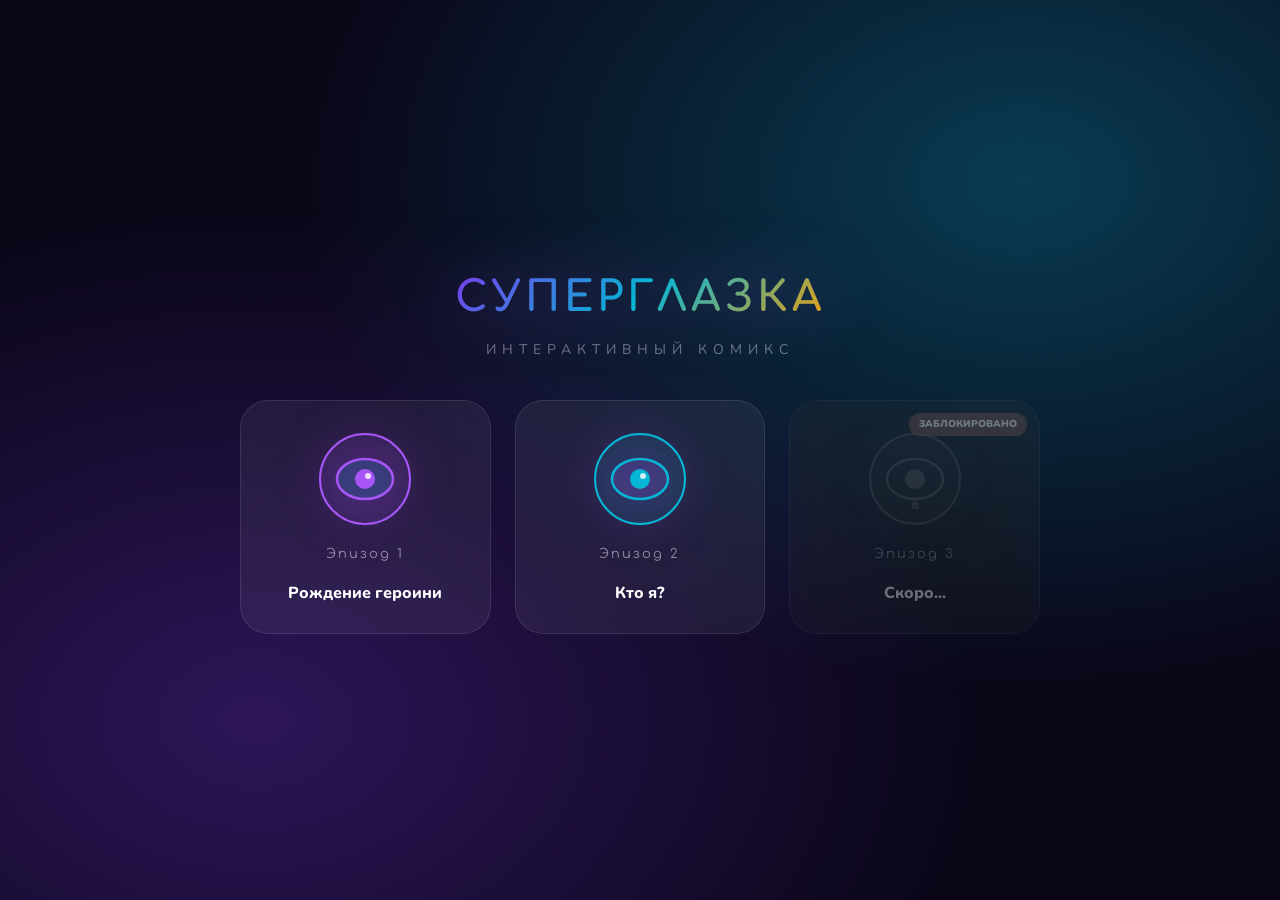
==== commit 3e38ce44: "cvv" ====
--- a/index.html
+++ b/index.html
@@ -38,17 +38,22 @@
       <div class="chapter-name">Рождение героини</div>
     </div>
 
-    <!-- Episode 2 (locked) -->
-    <div class="chapter-card locked" data-episode="2">
+    <!-- Episode 2 -->
+    <div class="chapter-card" data-episode="2">
       <svg class="chapter-icon" viewBox="0 0 100 100" fill="none" xmlns="http://www.w3.org/2000/svg">
-        <circle cx="50" cy="50" r="45" stroke="rgba(255,255,255,0.2)" stroke-width="2" fill="rgba(255,255,255,0.03)"/>
-        <ellipse cx="50" cy="50" rx="28" ry="20" stroke="rgba(255,255,255,0.2)" stroke-width="2.5" fill="none"/>
-        <circle cx="50" cy="50" r="10" fill="rgba(255,255,255,0.2)"/>
-        <text x="50" y="78" text-anchor="middle" fill="rgba(255,255,255,0.3)" font-size="10" font-family="Nunito" font-weight="800">🔒</text>
+        <circle cx="50" cy="50" r="45" stroke="url(#grad2)" stroke-width="2" fill="rgba(6,182,212,0.1)"/>
+        <ellipse cx="50" cy="50" rx="28" ry="20" stroke="url(#grad2)" stroke-width="2.5" fill="rgba(168,85,247,0.15)"/>
+        <circle cx="50" cy="50" r="10" fill="url(#grad2)"/>
+        <circle cx="53" cy="47" r="3" fill="white" opacity="0.8"/>
+        <defs>
+          <linearGradient id="grad2" x1="0" y1="0" x2="100" y2="100">
+            <stop offset="0%" stop-color="#06b6d4"/>
+            <stop offset="100%" stop-color="#a855f7"/>
+          </linearGradient>
+        </defs>
       </svg>
       <div class="chapter-num">Эпизод 2</div>
-      <div class="chapter-name">Скоро...</div>
-      <div class="chapter-badge">Заблокировано</div>
+      <div class="chapter-name">Кто я?</div>
     </div>
 
     <!-- Episode 3 (locked) -->
@@ -74,520 +79,136 @@
   <div class="frame-counter">Кадр 1 из 12</div>
   <button class="back-btn" title="Назад в меню">←</button>
 
-  <!-- ═══ КАДР 1: Планета Видеаль в космосе ═══ -->
-  <div class="frame" data-index="0">
-    <!-- Фон: заглушка для изображения. ЗАМЕНИТЬ: assets/images/episode1/frame1.jpg -->
-    <div class="frame-bg blurred" style="background: radial-gradient(ellipse at 50% 50%, #312e81 0%, #1e1b4b 40%, #0f0a1e 100%);"></div>
-    <div class="frame-overlay"></div>
-
-    <button class="audio-btn" title="Озвучка рассказчика (заглушка)">
-      <span class="audio-icon">🔊</span>
-      <div class="audio-wave"><span></span><span></span><span></span><span></span></div>
-    </button>
-    <button class="play-clip-btn">▶ Воспроизвести отрывок</button>
-
-    <div class="narration-box">
-      <div class="narration-label">🎙️ Рассказчик</div>
-      <div class="narration-text">
-        На бескрайних просторах Вселенной, там, где даже самые мощные телескопы видят лишь россыпь далеких звёзд, скрывается удивительная планета Видеаль. Она такая крошечная, что могла бы уместиться на ладони самого маленького великана, но такая важная, что без неё жизнь многих детей на Земле стала бы гораздо сложнее.
-        <br><br>
-        Видеаль — это гармония природы и населяющих планету жителей. Они понимают язык животных и относятся к ним как к равным. Здесь козы работают журналистами, а лошади занимаются садоводством и собирают полезные травы, из которых видеаляне делают чудодейственные лекарства. Здесь текут реки с прозрачной целебной питьевой водой, в лесах растут деревья с магическими плодами, а на лугах распускаются удивительные чудотворные цветы, которые не встречаются ни на одной другой планете.
-      </div>
-    </div>
-
-    <!-- ВИДЕО ЗАГЛУШКА. ЗАМЕНИТЬ: assets/videos/episode1/frame1.mp4 -->
-    <div class="video-container">
-      <div class="video-placeholder">
-        <div class="ph-icon">🎬</div>
-        <div class="ph-text">Видео: Планета Видеаль</div>
-        <div class="ph-note">В бескрайнем космосе парит яркая неоновая планета, из её центра постепенно усиливается пульсирующее свечение, камера делает медленный плавный наезд к планете за 10 секунд.</div>
-      </div>
-    </div>
-
-    <div class="dialogues-container">
-      <!-- Диалогов нет -->
-    </div>
-
-    <div class="next-frame-panel">
-      <div class="next-frame-text">Населяют Видеаль удивительные жители — невысокого роста, с огромными голубыми глазами, густыми ресницами, шёлковыми кудряшками, из которых торчат забавные круглые ушки.</div>
-      <button class="next-frame-btn">Следующий кадр →</button>
-    </div>
-  </div>
-
-  <!-- ═══ КАДР 2: Жизнь на Видеале ═══ -->
-  <div class="frame" data-index="1">
-    <div class="frame-bg blurred" style="background: radial-gradient(ellipse at 50% 80%, #4c1d95 0%, #1a0f2e 60%, #0a0618 100%);"></div>
-    <div class="frame-overlay"></div>
-
-    <button class="audio-btn" title="Озвучка рассказчика (заглушка)">
-      <span class="audio-icon">🔊</span>
-      <div class="audio-wave"><span></span><span></span><span></span><span></span></div>
-    </button>
-    <button class="play-clip-btn">▶ Воспроизвести отрывок</button>
-
-    <div class="narration-box">
-      <div class="narration-label">🎙️ Рассказчик</div>
-      <div class="narration-text">
-        Населяют Видеаль удивительные жители — невысокого роста, с огромными голубыми глазами, густыми ресницами, шёлковыми кудряшками, из которых торчат забавные круглые ушки. Но главное — у них самые добрые сердца во всей вселенной!
-        <br><br>
-        Здесь каждый посвящает себя только одной миссии: следить за здоровьем детей планеты Земля, а в особенности, за их зрением. Ведь с помощью глаз человек получает 90 процентов информации из окружающего мира! И, чем лучше ребенок будет заботиться о своем зрении с самого детства, тем ярче будет его жизнь, когда он станет взрослым.
-      </div>
-    </div>
-
-    <div class="video-container">
-      <div class="video-placeholder">
-        <div class="ph-icon">🎬</div>
-        <div class="ph-text">Видео: Жизнь на Видеале</div>
-        <div class="ph-note">Персонажи стоят в центре мощёной средневековой улицы, дружелюбно улыбаются и поочерёдно машут руками, камера мягко приближается к группе за 10 секунд.</div>
-      </div>
-    </div>
-
-    <div class="dialogues-container"></div>
-
-    <div class="next-frame-panel">
-      <div class="next-frame-text">На планете есть ещё много других полезных изобретений и чудодейственных снадобий, которые помогают жить ярче и веселее.</div>
-      <button class="next-frame-btn">Следующий кадр →</button>
-    </div>
-  </div>
-
-  <!-- ═══ КАДР 3: Угроза Великой Тьмы (очки) ═══ -->
-  <div class="frame" data-index="2">
-    <div class="frame-bg blurred" style="background: radial-gradient(circle at 50% 50%, #1e3a5f 0%, #0f172a 50%, #0a0618 100%);"></div>
-    <div class="frame-overlay"></div>
-
-    <button class="audio-btn" title="Озвучка рассказчика (заглушка)">
-      <span class="audio-icon">🔊</span>
-      <div class="audio-wave"><span></span><span></span><span></span><span></span></div>
-    </button>
-    <button class="play-clip-btn">▶ Воспроизвести отрывок</button>
-
-    <div class="narration-box">
-      <div class="narration-label">🎙️ Рассказчик</div>
-      <div class="narration-text">
-        На планете есть ещё много других полезных изобретений и чудодейственных снадобий, которые помогают жить ярче и веселее. Именно жители планеты Видеаль создали необыкновенные очки. Они предупреждают об опасности и шепчут мальчикам и девочкам: «Отодвинь книгу подальше, сядь прямо, не сутулься, сделай перерыв».
-      </div>
-    </div>
-
-    <div class="video-container">
-      <div class="video-placeholder">
-        <div class="ph-icon">🎬</div>
-        <div class="ph-text">Видео: Волшебные очки</div>
-        <div class="ph-note">В 10-секундном кадре показаны стильные очки, парящие над мягкой бархатной подушкой в тёмном фиолетовом космосе; вокруг оправы медленно кружатся и переливаются мягким светом крошечные частицы и искры.</div>
-      </div>
-    </div>
-
-    <div class="dialogues-container"></div>
-
-    <div class="next-frame-panel">
-      <div class="next-frame-text">Но скромные и воспитанные видеаляне не всесильны. Однажды, вокруг их планеты стало сгущаться Великое Зло.</div>
-      <button class="next-frame-btn">Следующий кадр →</button>
-    </div>
-  </div>
-
-  <!-- ═══ КАДР 3.5: Угроза Великой Тьмы (тучи) ═══ -->
-  <div class="frame" data-index="3">
-    <div class="frame-bg blurred" style="background: linear-gradient(180deg, #1e293b 0%, #334155 40%, #0f172a 100%);"></div>
-    <div class="frame-overlay"></div>
-
-    <button class="audio-btn" title="Озвучка рассказчика (заглушка)">
-      <span class="audio-icon">🔊</span>
-      <div class="audio-wave"><span></span><span></span><span></span><span></span></div>
-    </button>
-    <button class="play-clip-btn">▶ Воспроизвести отрывок</button>
-
-    <div class="narration-box">
-      <div class="narration-label">🎙️ Рассказчик</div>
-      <div class="narration-text">
-        Но скромные и воспитанные видеаляне не всесильны. Однажды, вокруг их планеты стало сгущаться Великое Зло. Оно грозило поглотить Видеаль и погрузить ее в непроглядную тьму. А значит, опасность грозила и всем детям на Земле, которые могли остаться без полезных изобретений и целебных лекарств.
-      </div>
-    </div>
-
-    <div class="video-container">
-      <div class="video-placeholder">
-        <div class="ph-icon">🎬</div>
-        <div class="ph-text">Видео: Надвигающаяся тьма</div>
-        <div class="ph-note">Камера с уровня спин жителей смотрит вперёд на площадь, где люди застыли, уставившись в небо; за 10 секунд над светлым небом стремительно сгущаются тяжёлые тёмные тучи, лица людей меняются от любопытства к испугу.</div>
-      </div>
-    </div>
-
-    <div class="dialogues-container"></div>
-
-    <div class="next-frame-panel">
-      <div class="next-frame-text">Весть об этом разнеслась за считанные секунды. И жители планеты высыпали на Каменную площадь.</div>
-      <button class="next-frame-btn">Следующий кадр →</button>
-    </div>
-  </div>
-
-  <!-- ═══ КАДР 4: Каменная площадь ═══ -->
-  <div class="frame" data-index="4">
-    <div class="frame-bg blurred" style="background: linear-gradient(160deg, #0f766e 0%, #134e4a 30%, #0f172a 70%, #0a0618 100%);"></div>
-    <div class="frame-overlay"></div>
-
-    <button class="audio-btn" title="Озвучка рассказчика (заглушка)">
-      <span class="audio-icon">🔊</span>
-      <div class="audio-wave"><span></span><span></span><span></span><span></span></div>
-    </button>
-    <button class="play-clip-btn">▶ Воспроизвести отрывок</button>
-
-    <div class="narration-box">
-      <div class="narration-label">🎙️ Рассказчик</div>
-      <div class="narration-text">
-        Весть об этом разнеслась за считанные секунды. И жители планеты высыпали на Каменную площадь, чтобы услышать о том, что их ждет, от самого Правителя.
-        <br><br>
-        Площадь эта находилась в лоне огромной скалы, унизанной сверкающими драгоценными камнями. С её высоты с мелодичным журчанием, словно звуки флейты, ниспадал водопад. Его бирюзовые воды впадали в озеро, на поверхности которого сновали рыбы, словно водомерки. Это место было священным. Здесь жители планеты проводили добрые магические ритуалы. А в самом воздухе царили покой и гармония.
-      </div>
-    </div>
-
-    <div class="video-container">
-      <div class="video-placeholder">
-        <div class="ph-icon">🎬</div>
-        <div class="ph-text">Видео: Каменная площадь</div>
-        <div class="ph-note">Один статичный кадр: камера на каменном пьедестале, перед ним ярко-зеленая лужайка, вдалеке горная гряда со снежными вершинами, с утёса плавно ниспадает мощный водопад, в тумане сияет мягкая двойная радуга.</div>
-      </div>
-    </div>
-
-    <div class="dialogues-container"></div>
-
-    <div class="next-frame-panel">
-      <div class="next-frame-text">Но на этот раз, к шуму водопада добавились тревожные звуки.</div>
-      <button class="next-frame-btn">Следующий кадр →</button>
-    </div>
-  </div>
-
-  <!-- ═══ КАДР 5: Мудрый Хрусталик и Советник ═══ -->
-  <div class="frame" data-index="5">
-    <div class="frame-bg blurred" style="background: radial-gradient(ellipse at 40% 60%, #4338ca 0%, #1e1b4b 50%, #0a0618 100%);"></div>
-    <div class="frame-overlay"></div>
-
-    <button class="audio-btn" title="Озвучка рассказчика (заглушка)">
-      <span class="audio-icon">🔊</span>
-      <div class="audio-wave"><span></span><span></span><span></span><span></span></div>
-    </button>
-    <button class="play-clip-btn">▶ Воспроизвести отрывок</button>
-
-    <div class="narration-box">
-      <div class="narration-label">🎙️ Рассказчик</div>
-      <div class="narration-text">
-        Но на этот раз, к шуму водопада добавились тревожные звуки. Это видеаляне переминались с ноги на ногу, перешёптывались и перебрасывались догадками о том, какая их постигнет беда.
-        <br><br>
-        Наконец из толпы вышел Правитель планеты — Мудрый Хрусталик. Высокий, статный человек с совершенно обычными ушами, прямыми седыми волосами и едва заметным шрамом на щеке. Когда-то он прибыл сюда с планеты Земля. Жители Видеаля оценили его ум, храбрость и доброту и тут же упросили его стать их королем.
-        <br><br>
-        За ним следовал его помощник — Советник. Высокий и худой, он то и дело путался в длинной тёмно-зелёной профессорской мантии и беспрестанно поправлял монокль и академическую шапочку.
-      </div>
-    </div>
-
-    <div class="video-container">
-      <div class="video-placeholder">
-        <div class="ph-icon">🎬</div>
-        <div class="ph-text">Видео: Мудрый Хрусталик</div>
-        <div class="ph-note">Мудрый Хрусталик торжественно поднимается по ступеням на возвышение, посох светится, мантия развевается, Советник за ним запинается о край мантии, поправляет монокль, толпа тихонько хихикает.</div>
-      </div>
-    </div>
-
-    <div class="dialogues-container"></div>
-
-    <div class="next-frame-panel">
-      <div class="next-frame-text">Мудрый Хрусталик поднялся на возвышение и глубоко вдохнул свежий горный воздух.</div>
-      <button class="next-frame-btn">Следующий кадр →</button>
-    </div>
-  </div>
-
-  <!-- ═══ КАДР 6: Речь Правителя ═══ -->
-  <div class="frame" data-index="6">
-    <div class="frame-bg blurred" style="background: linear-gradient(160deg, #14532d 0%, #166534 30%, #0f172a 80%, #0a0618 100%);"></div>
-    <div class="frame-overlay"></div>
-
-    <button class="audio-btn" title="Озвучка рассказчика (заглушка)">
-      <span class="audio-icon">🔊</span>
-      <div class="audio-wave"><span></span><span></span><span></span><span></span></div>
-    </button>
-    <button class="play-clip-btn">▶ Воспроизвести отрывок</button>
-
-    <div class="narration-box">
-      <div class="narration-label">🎙️ Рассказчик</div>
-      <div class="narration-text">
-        Мудрый Хрусталик поднялся на возвышение и глубоко вдохнул свежий горный воздух. А вот Советник засмотрелся на чудесный водопад, запнулся и наступил на край мантии правителя. Толпа тихонько захихикала.
-        <br><br>
-        Советник смущенно улыбнулся, и поправил монокль, в котором отражалось бесчисленное множество видеалян.
-        <br><br>
-        Мудрый Хрусталик остановился ровно на середине возвышения. В воздухе застыло напряжение. Но каждый надеялся и верил, что мудрый правитель примет верное решение и спасет Видеаль от надвигающейся Великой Тьмы.
-        <br><br>
-        И только один маленький видеалянин не выдержал и от волнения подбросил шапку с колокольчиками. Она зазвенела и приземлилась на рог козе, которая застыла с фотоаппаратом.
-      </div>
-    </div>
-
-    <div class="video-container">
-      <div class="video-placeholder">
-        <div class="ph-icon">🎬</div>
-        <div class="ph-text">Видео: Речь Правителя</div>
-        <div class="ph-note">Король с посохом поднимается на пьедестал и обращается с речью к народу. Переход: из толпы вылетает чёрная шляпа и в плавном слоу-моушен приземляется на рог козы-фотографа.</div>
-      </div>
-    </div>
-
-    <div class="dialogues-container">
-      <div class="speech-bubble tail-bl" style="top:18%;left:6%;max-width:44%">
-        <span class="speaker hrust">Мудрый Хрусталик</span>
-        — Здравствуйте, уважаемые и досточтимые видеаляне! Рад видеть вас в здравии и благоденствии!
-      </div>
-      <div class="speech-bubble tail-br" style="top:42%;right:6%;max-width:40%">
-        <span class="speaker hrust">Мудрый Хрусталик</span>
-        — Мир Тьмы становится сильнее с каждым днем!
-      </div>
-    </div>
-
-    <div class="next-frame-panel">
-      <div class="next-frame-text">В толпе вновь послышалось тревожное перешёптывание.</div>
-      <button class="next-frame-btn">Следующий кадр →</button>
-    </div>
-  </div>
-
-  <!-- ═══ КАДР 7: Ритуал Призыва ═══ -->
-  <div class="frame" data-index="7">
-    <div class="frame-bg blurred" style="background: radial-gradient(circle at 50% 50%, #7c3aed 0%, #4c1d95 40%, #0a0618 100%);"></div>
-    <div class="frame-overlay"></div>
-
-    <button class="audio-btn" title="Озвучка рассказчика (заглушка)">
-      <span class="audio-icon">🔊</span>
-      <div class="audio-wave"><span></span><span></span><span></span><span></span></div>
-    </button>
-    <button class="play-clip-btn">▶ Воспроизвести отрывок</button>
-
-    <div class="narration-box">
-      <div class="narration-label">🎙️ Рассказчик</div>
-      <div class="narration-text">
-        В толпе вновь послышалось тревожное перешёптывание. Из ропота толпы можно было разобрать пару возгласов.
-        <br><br>
-        После его слов трое помощников внесли огромный прозрачный сосуд, внутри которого клубился разноцветный туман. Он бурлил, булькал и звонко лопал пузырями.
-        <br><br>
-        Хрусталик опустил посох в котёл и начал произносить заклинание.
-      </div>
-    </div>
-
-    <div class="video-container">
-      <div class="video-placeholder">
-        <div class="ph-icon">🎬</div>
-        <div class="ph-text">Видео: Ритуал Призыва</div>
-        <div class="ph-note">Мудрый Хрусталик опускает посох в прозрачный сосуд, туман внутри бурлит, булькал и звонко лопает пузырями, толпа плавно качается из стороны в сторону, произнося заклинание, жидкость засветилась.</div>
-      </div>
-    </div>
-
-    <div class="dialogues-container">
-      <div class="speech-bubble tail-bl" style="top:10%;left:6%;max-width:48%">
-        <span class="speaker hrust">Мудрый Хрусталик</span>
-        — Мы вынуждены обратиться к нашему святейшему ритуалу, который был забыт долгие годы. Ведь нашей планете давно не угрожала опасность.
-      </div>
-      <div class="speech-bubble tail-br" style="top:34%;right:6%;max-width:42%">
-        <span class="speaker tolpa">Толпа</span>
-        — Неужели Призыв?
-      </div>
-      <div class="speech-bubble tail-bl" style="top:52%;left:6%;max-width:46%">
-        <span class="speaker hrust">Мудрый Хрусталик</span>
-        — Да! Мы обратимся к Призыву!
-      </div>
-      <div class="speech-bubble tail-br" style="top:70%;right:6%;max-width:44%">
-        <span class="speaker sovet">Советник</span>
-        — Еще р-рано р-радоваться. Мы наб-беремся терпения и над-дежды.
-      </div>
-    </div>
-
-    <div class="next-frame-panel">
-      <div class="next-frame-text">Жидкость в сосуде засветилась. Дым рассеялся... но вода осталась точно такой же, как и была!</div>
-      <button class="next-frame-btn">Следующий кадр →</button>
-    </div>
-  </div>
-
-  <!-- ═══ КАДР 8: Появление девочки ═══ -->
-  <div class="frame" data-index="8">
-    <div class="frame-bg blurred" style="background: radial-gradient(ellipse at 50% 30%, #f59e0b 0%, #a855f7 30%, #1e1b4b 70%, #0a0618 100%);"></div>
-    <div class="frame-overlay"></div>
-
-    <button class="audio-btn" title="Озвучка рассказчика (заглушка)">
-      <span class="audio-icon">🔊</span>
-      <div class="audio-wave"><span></span><span></span><span></span><span></span></div>
-    </button>
-    <button class="play-clip-btn">▶ Воспроизвести отрывок</button>
-
-    <div class="narration-box">
-      <div class="narration-label">🎙️ Рассказчик</div>
-      <div class="narration-text">
-        Жидкость в сосуде засветилась. Дым рассеялся... но вода осталась точно такой же, как и была!
-        <br><br>
-        На площади воцарилась мрачная тишина. Советник лихорадочно зашелестел страницами своей папки. С этими словами глаза его закатились, и он с тихим стоном повалился в обморок прямо на руки Мудрому Хрусталику.
-        <br><br>
-        И в этот миг сосуд забурлил с новой силой. Из него вырвался яркий, широкий луч разноцветной энергии.
-      </div>
-    </div>
-
-    <div class="video-container">
-      <div class="video-placeholder">
-        <div class="ph-icon">🎬</div>
-        <div class="ph-text">Видео: Появление девочки</div>
-        <div class="ph-note">Вода в стеклянном чане затухает, король подхватывает за плечи пошатывающегося Советника, посох выскальзывает и падает на пьедестал. Из сосуда вырывается яркий луч разноцветной энергии в небо.</div>
-      </div>
-    </div>
-
-    <div class="dialogues-container">
-      <div class="speech-bubble tail-bl" style="top:14%;left:6%;max-width:48%">
-        <span class="speaker tolpa">Голос из толпы</span>
-        — Призыв не сработал! Планета обречена!
-      </div>
-      <div class="speech-bubble tail-br" style="top:40%;right:6%;max-width:46%">
-        <span class="speaker sovet">Советник</span>
-        — Н-не сходится с прог-гнозом! Н-неужели — это та самая пог-г-р-решность в 0,0000000000000001 процента?! О, господи, ск-колько же там н-нулей...
-      </div>
-    </div>
-
-    <div class="next-frame-panel">
-      <div class="next-frame-text">Он ударил прямо в небо, а затем с громким хлопком на площадь приземлилось «нечто».</div>
-      <button class="next-frame-btn">Следующий кадр →</button>
-    </div>
-  </div>
-
-  <!-- ═══ КАДР 9: Трансформация в Суперглазку ═══ -->
-  <div class="frame" data-index="9">
-    <div class="frame-bg blurred" style="background: radial-gradient(circle at 50% 50%, #ec4899 0%, #a855f7 30%, #4c1d95 70%, #0a0618 100%);"></div>
-    <div class="frame-overlay"></div>
-
-    <button class="audio-btn" title="Озвучка рассказчика (заглушка)">
-      <span class="audio-icon">🔊</span>
-      <div class="audio-wave"><span></span><span></span><span></span><span></span></div>
-    </button>
-    <button class="play-clip-btn">▶ Воспроизвести отрывок</button>
-
-    <div class="narration-box">
-      <div class="narration-label">🎙️ Рассказчик</div>
-      <div class="narration-text">
-        Он ударил прямо в небо, а затем с громким хлопком на площадь приземлилось «нечто». Когда туманное облако рассеялось, все увидели… девочку. В красном комбинезоне, с растрепанными, ослепительно белыми волосами и огромными голубыми глазами. На вид ей было не больше десяти лет.
-        <br><br>
-        Советник икнул и чуть было опять не потерял сознание.
-        <br><br>
-        И в ту же секунду случилось чудо. Её комбинезон озарился ярким светом и преобразился. Теперь за спиной девочки развевался белый плащ, на руках появились перчатки-краги, на ногах сапожки, а на груди засиял знак «V».
-        <br><br>
-        Но ликующая толпа, не слушая его, ринулась на возвышение. Девочку подхватили на руки и начали подбрасывать вверх.
-      </div>
-    </div>
-
-    <div class="video-container">
-      <div class="video-placeholder">
-        <div class="ph-icon">🎬</div>
-        <div class="ph-text">Видео: Трансформация</div>
-        <div class="ph-note">Посох касается плеча девочки, пробегает разряд тока, комбинезон озаряется ярким светом, преображается — появляются белый плащ, перчатки-краги, сапожки, знак «V» на груди сверкает, толпа ликует.</div>
-      </div>
-    </div>
-
-    <div class="dialogues-container">
-      <div class="speech-bubble tail-bl" style="top:12%;left:6%;max-width:42%">
-        <span class="speaker dev">Девочка</span>
-        — Привет.
-      </div>
-      <div class="speech-bubble tail-br" style="top:30%;right:6%;max-width:46%">
-        <span class="speaker hrust">Мудрый Хрусталик</span>
-        — Ты наше спасение.
-      </div>
-      <div class="speech-bubble tail-bl" style="top:52%;left:6%;max-width:44%">
-        <span class="speaker dev">Девочка</span>
-        — Ай!
-      </div>
-      <div class="speech-bubble tail-br" style="top:68%;right:6%;max-width:46%">
-        <span class="speaker tolpa">Толпа</span>
-        — Да это же символ планеты Видеаль! Мы спасены!
-      </div>
-      <div class="speech-bubble tail-bl" style="top:82%;left:6%;max-width:48%">
-        <span class="speaker sovet">Советник</span>
-        — Н-не тор-ропитесь, нам предстоит д-долгий путь, чтобы об-бучить всему эту девочку.
-      </div>
-    </div>
-
-    <div class="next-frame-panel">
-      <div class="next-frame-text">Мудрый Хрусталик заботливо взял её за руку, доброжелательно улыбнулся и сказал:</div>
-      <button class="next-frame-btn">Следующий кадр →</button>
-    </div>
-  </div>
-
-  <!-- ═══ КАДР 9.5: Идут к замку ═══ -->
-  <div class="frame" data-index="10">
-    <div class="frame-bg blurred" style="background: linear-gradient(160deg, #1d4ed8 0%, #7c3aed 40%, #1e1b4b 80%, #0a0618 100%);"></div>
-    <div class="frame-overlay"></div>
-
-    <button class="audio-btn" title="Озвучка рассказчика (заглушка)">
-      <span class="audio-icon">🔊</span>
-      <div class="audio-wave"><span></span><span></span><span></span><span></span></div>
-    </button>
-    <button class="play-clip-btn">▶ Воспроизвести отрывок</button>
-
-    <div class="narration-box">
-      <div class="narration-label">🎙️ Рассказчик</div>
-      <div class="narration-text">
-        Мудрый Хрусталик заботливо взял её за руку, доброжелательно улыбнулся и сказал:
-        <br><br>
-        Девочка нерешительно ступила на каменную дорожку, которая вела в замок правителя. Советник ободряюще кивнул ей. И тогда она весело побежала вперёд, подпрыгивая то на одной, то на другой ножке.
-        <br><br>
-        Жители начали расходиться. И каждый надеялся, что эта малышка совсем скоро спасет их планету Видеаль от Большой Тьмы и защитит детей с планеты Земля.
-      </div>
-    </div>
-
-    <div class="video-container">
-      <div class="video-placeholder">
-        <div class="ph-icon">🎬</div>
-        <div class="ph-text">Видео: Дорога к замку</div>
-        <div class="ph-note">Оба персонажа медленно идут по мощёной улице уютного городка к сказочному замку в конце улицы, держась за руку, тёплый мягкий свет, плавное медленное отдаляющееся движение камеры со спины героев, 10-секундный единый кинематографичный план.</div>
-      </div>
-    </div>
-
-    <div class="dialogues-container">
-      <div class="speech-bubble tail-bl" style="top:18%;left:6%;max-width:48%">
-        <span class="speaker hrust">Мудрый Хрусталик</span>
-        — Нам нужно многое тебе рассказать! Мой Советник всегда будет рядом и всему обучит тебя.
-      </div>
-    </div>
-
-    <div class="next-frame-panel">
-      <div class="next-frame-text">Только один видеалянин грустно плёлся позади толпы, он был единственным во всей планете, который не мог найти себе дела!</div>
-      <button class="next-frame-btn">Следующий кадр →</button>
-    </div>
-  </div>
-
-  <!-- ═══ КАДР 10: Ищуработу и коза-журналист ═══ -->
-  <div class="frame" data-index="11">
-    <div class="frame-bg blurred" style="background: radial-gradient(ellipse at 60% 70%, #b45309 0%, #7c2d12 30%, #1a0f2e 70%, #0a0618 100%);"></div>
-    <div class="frame-overlay"></div>
-
-    <button class="audio-btn" title="Озвучка рассказчика (заглушка)">
-      <span class="audio-icon">🔊</span>
-      <div class="audio-wave"><span></span><span></span><span></span><span></span></div>
-    </button>
-    <button class="play-clip-btn">▶ Воспроизвести отрывок</button>
-
-    <div class="narration-box">
-      <div class="narration-label">🎙️ Рассказчик</div>
-      <div class="narration-text">
-        Только один видеалянин грустно плёлся позади толпы, он был единственным во всей планете, который не мог найти себе дела! Местные прозвали его «Ищуработу». А все потому, что он был полицейским, пожарным и доктором в одном лице! Но на Видеале уже сотню лет никто не совершал преступлений, пятьдесят два года ничего не горело и никто, ну совершенно никто не болел.
-        <br><br>
-        Правда, несколько лет назад произошёл один вопиющий случай. Пожилая курица страдала куриной слепотой и однажды случайно отдавила лапкой копыто лошади. «Ищуработу» очень обрадовался и хотел тут же посадить преступницу в тюрьму. Но ее давно снесли, а на этом месте построили начальную школу для домашних животных.
-        <br><br>
-        К слову, лошадь совсем даже не обиделась, ей было не больно. Да и бабушка курица тут же извинилась, и они расстались друзьями. Ну а несчастный «Ищуработу» опять пошёл искать себе дело по душе.
-        <br><br>
-        Тем временем коза дописала репортаж, захлопнула блокнот и отправилась в редакцию, сдавать материал. И совсем скоро на первой полосе газеты появилась статья под заголовком: «У планеты Видеаль появился новый герой!» и фотография девочки в сверкающем костюме.
-      </div>
-    </div>
-
-    <div class="video-container">
-      <div class="video-placeholder">
-        <div class="ph-icon">🎬</div>
-        <div class="ph-text">Видео: Ищуработу и коза</div>
-        <div class="ph-note">В первой сцене курица извиняется перед конём, на заднем плане к ним бежит мужчина в медицинской форме. В другой половине — общий план, коза дописывает пером текст в блокноте, закрывает блокнот и ставит перо в чернильницу.</div>
-      </div>
-    </div>
-
-    <div class="dialogues-container"></div>
-
-    <div class="next-frame-panel">
-      <div class="next-frame-text">Продолжение следует...</div>
-      <button class="next-frame-btn">Завершить эпизод ✨</button>
-    </div>
-  </div>
-
-</div><!-- /episode-viewer -->
+  <!-- Dynamic frame container -->
+  <div id="frame-container"></div>
+</div>
+
+<!-- ═══════════════════════════════════════════════════════════
+     GAME TRANSITION OVERLAY
+     ═══════════════════════════════════════════════════════════ -->
+<div class="overlay" id="game-transition-overlay">
+  <div class="tr-badge"><span style="font-size:50px">🎮</span></div>
+  <div class="gt-title tr-title">Мини-игра!</div>
+  <div class="gt-sub tr-sub">Готовься к испытанию...</div>
+  <button class="gt-btn tr-btn">Играть! 🚀</button>
+</div>
+
+<!-- ═══════════════════════════════════════════════════════════
+     RUNNER GAME OVERLAYS (legacy compatibility)
+     ═══════════════════════════════════════════════════════════ -->
+<div class="overlay" id="tr-overlay-runner">
+  <div class="tr-badge"><span style="font-size:50px">🏃</span></div>
+  <div class="tr-title">Мини-игра!</div>
+  <div class="tr-sub">Помоги Суперглазке догнать Пикселька на столе!<br>Уворачивайся от посуды.</div>
+  <button class="tr-btn" onclick="startRunnerGame()">Играть! 🚀</button>
+</div>
+
+<div class="overlay" id="game-overlay-runner">
+  <div class="game-header">
+    <div class="score-pill"><span class="score-lbl">Уровень</span><span class="score-val" id="runner-time">1</span></div>
+    <div class="lives-val" id="runner-lives">❤️❤️❤️</div>
+  </div>
+  <canvas id="runner-canvas" width="360" height="480"></canvas>
+  <div class="runner-controls">
+    <div class="runner-hint">👆 ТАП = прыжок · Два тапа = двойной прыжок</div>
+    <div class="runner-stats">
+      <div class="runner-stat"><div class="runner-stat-val">💚</div><div class="runner-stat-lbl">+жизнь</div></div>
+      <div class="runner-stat"><div class="runner-stat-val">⭐</div><div class="runner-stat-lbl">медленно</div></div>
+      <div class="runner-stat"><div class="runner-stat-val">🛡️</div><div class="runner-stat-lbl">щит</div></div>
+    </div>
+    <button onclick="closeRunner(false)" style="background:none;border:1px solid rgba(255,255,255,.2);border-radius:30px;color:rgba(255,255,255,.5);padding:10px 28px;font-family:'Nunito',sans-serif;font-size:12px;font-weight:700;cursor:pointer">Пропустить</button>
+  </div>
+</div>
+
+<div class="overlay" id="runner-stats-overlay">
+  <div class="stats-title">🏃 Погоня завершена!</div>
+  <div class="win-stars" style="margin:10px 0;">
+    <span class="win-star" id="runner-star-1">⭐</span>
+    <span class="win-star" id="runner-star-2">⭐</span>
+    <span class="win-star" id="runner-star-3">⭐</span>
+  </div>
+  <div class="stats-card">
+    <div class="stats-time" id="runner-stats-time">⏱️ Время: 0:00</div>
+    <div class="stats-section"><h3>❤️ Жизни</h3><div class="stat-row"><span>Осталось жизней:</span><span class="stat-value" id="runner-stats-lives">3/3</span></div></div>
+    <div class="stats-section"><h3>💎 Бонусы</h3><div class="stat-row"><span>Собрано:</span><span class="stat-value" id="runner-stats-bonuses">0</span></div></div>
+    <div class="stats-section"><h3>🎯 Результат</h3><div class="stat-row"><span>Дистанция:</span><span class="stat-value">2000м</span></div><div class="stat-row"><span>Статус:</span><span class="stat-value" id="runner-stats-status">Победа!</span></div></div>
+    <div class="total-score" id="runner-total-score">🏆 Оценка: ⭐⭐⭐</div>
+  </div>
+  <button class="tr-btn" onclick="showRunnerRegistration()" style="margin-top:20px;">Продолжить ➜</button>
+</div>
+
+<div class="overlay" id="runner-registration-overlay">
+  <div class="reg-title">🌟 Стань частью команды!</div>
+  <div class="reg-card">
+    <div class="reg-description">Зарегистрируйся, чтобы:<br>✨ Сохранить свой прогресс<br>🏅 Получать награды за победы<br>📖 Открыть следующую серию комикса<br>🎮 Участвовать в соревнованиях</div>
+    <form class="reg-form" id="runner-reg-form">
+      <input type="text" class="reg-input" id="runner-reg-nickname" placeholder="Придумай никнейм" required maxlength="20">
+      <input type="email" class="reg-input" id="runner-reg-email" placeholder="Email родителя" required>
+      <label class="reg-checkbox"><input type="checkbox" id="runner-reg-confirm" required><span>Родители разрешили играть</span></label>
+      <button type="submit" class="tr-btn" style="width:100%;">🚀 Зарегистрироваться</button>
+    </form>
+    <button class="reg-skip" onclick="skipRunnerRegistration()">Продолжить без регистрации →</button>
+  </div>
+</div>
+
+<!-- ═══════════════════════════════════════════════════════════
+     GYM GAME OVERLAYS (legacy compatibility)
+     ═══════════════════════════════════════════════════════════ -->
+<div class="overlay" id="tr-overlay-gym">
+  <div class="tr-badge"><span style="font-size:50px">⚔️</span></div>
+  <div class="tr-title">Ваня против Ленивуса!</div>
+  <div class="tr-sub">Помоги Ване победить Ленивуса!<br>Используй три супер-атаки: Лазер, Прицел и Слёзы.</div>
+  <button class="tr-btn" onclick="startGymGame()">В бой! 🚀</button>
+</div>
+
+<div class="overlay" id="game-overlay-gym">
+  <video class="boss-bg-video" id="boss-video" autoplay muted loop playsinline preload="auto">
+    <source src="assets/videos/lenivus.mp4" type="video/mp4">
+    <img src="assets/images/lenivus.png" class="boss-bg-video" alt="Ленивус">
+  </video>
+  <div class="boss-overlay-darken"></div>
+  <div class="gym-header-new">
+    <div class="boss-hp-display"><span class="boss-label">👁️ ЛЕНИВУС</span><div class="boss-hp-bar-large"><div class="boss-hp-fill-large" id="boss-hp-fill" style="width:100%"></div></div></div>
+    <div class="rays-counter-new"><span class="rays-label">Лучики</span><span class="rays-icons" id="gym-rays">⚪⚪⚪</span></div>
+  </div>
+  <div class="player-vanya" id="player-vanya"><img src="assets/images/Vanya.png" alt="Ваня"><div class="player-charge-indicator" id="player-charge"></div></div>
+  <div class="attack-effects" id="attack-effects"></div>
+  <div class="phase-controls" id="phase-container"></div>
+  <button class="skip-btn" onclick="closeGym(false)">Пропустить ▸</button>
+</div>
+
+<div class="overlay" id="win-overlay">
+  <div class="win-stars"><span class="win-star">⭐</span><span class="win-star">⭐</span><span class="win-star">⭐</span></div>
+  <div class="win-title" id="win-title">Отлично!</div>
+  <div class="win-sub" id="win-sub">Ты справился!<br>Продолжение в комиксе...</div>
+  <button class="win-btn" onclick="closeWinContinue()">Продолжить ➜</button>
+</div>
+
+<div class="overlay" id="stats-overlay">
+  <div class="stats-title">🎉 Отличная работа!</div>
+  <div class="stats-card">
+    <div class="stats-time" id="stats-time">⏱️ Время: 0:00</div>
+    <div class="stats-section"><h3>⚡ Солнечный Луч</h3><div class="stat-row"><span>Попаданий:</span><span class="stat-value" id="stats-p1-hits">0/8</span></div><div class="stat-row"><span>Точность:</span><span class="stat-value" id="stats-p1-acc">0%</span></div></div>
+    <div class="stats-section"><h3>🎯 Точный Прицел</h3><div class="stat-row"><span>Попаданий:</span><span class="stat-value" id="stats-p2-hits">0/5</span></div><div class="stat-row"><span>Среднее время наведения:</span><span class="stat-value" id="stats-p2-time">0с</span></div></div>
+    <div class="stats-section"><h3>💧 Слезный Водопад</h3><div class="stat-row"><span>Водопадов:</span><span class="stat-value" id="stats-p3-hits">0/4</span></div><div class="stat-row"><span>Всего морганий:</span><span class="stat-value" id="stats-p3-blinks">0</span></div></div>
+    <div class="total-score" id="stats-score">🏆 Общий счёт: 0</div>
+  </div>
+  <button class="tr-btn" onclick="showRegistration()" style="margin-top:20px;">Продолжить ➜</button>
+</div>
+
+<div class="overlay" id="registration-overlay">
+  <div class="reg-title">🌟 Стань частью команды!</div>
+  <div class="reg-card">
+    <div class="reg-description">Зарегистрируйся, чтобы:<br>✨ Сохранить свой прогресс<br>🏅 Получать награды за тренировки<br>📖 Открыть следующую серию комикса<br>🎮 Участвовать в соревнованиях</div>
+    <form class="reg-form" id="reg-form">
+      <input type="text" class="reg-input" id="reg-nickname" placeholder="Придумай никнейм" required maxlength="20">
+      <input type="email" class="reg-input" id="reg-email" placeholder="Email родителя" required>
+      <label class="reg-checkbox"><input type="checkbox" id="reg-confirm" required><span>Родители разрешили играть</span></label>
+      <button type="submit" class="tr-btn" style="width:100%;">🚀 Зарегистрироваться</button>
+    </form>
+    <button class="reg-skip" onclick="skipRegistration()">Продолжить без регистрации →</button>
+  </div>
+</div>
 
 <!-- ═══════════════════════════════════════════════════════════
      TRANSITION OVERLAY
@@ -608,6 +229,11 @@
   <div class="transition-text">Следующий кадр...</div>
 </div>
 
+<!-- ═══════════════════════════════════════════════════════════
+     SCRIPTS
+     ═══════════════════════════════════════════════════════════ -->
 <script src="js/app.js"></script>
+<script src="js/game_runner.js"></script>
+<script src="js/game_gymnastics.js"></script>
 </body>
 </html>
--- a/css/style.css
+++ b/css/style.css
@@ -167,6 +167,8 @@
 #episode-viewer.active { display: flex; }
 
 /* Frame container */
+#frame-container { position: absolute; inset: 0; }
+
 .frame {
   position: absolute;
   inset: 0;
@@ -616,6 +618,157 @@
   line-height: 1.5;
 }
 
+/* ─── GAME TRANSITION OVERLAY ─── */
+#game-transition-overlay {
+  position: fixed;
+  inset: 0;
+  z-index: 120;
+  background: linear-gradient(160deg, #1a0f2e, #2d1b69);
+  display: none;
+  flex-direction: column;
+  align-items: center;
+  justify-content: center;
+  gap: 20px;
+  opacity: 0;
+  transition: opacity .4s var(--ease-smooth);
+}
+
+#game-transition-overlay.visible {
+  display: flex;
+  opacity: 1;
+}
+
+.gt-title { font-family: 'Comfortaa', cursive; font-size: 28px; color: #fff; text-shadow: 0 2px 12px rgba(124, 58, 237, 0.8); }
+.gt-sub { font-size: 14px; color: rgba(255, 255, 255, 0.7); font-weight: 600; text-align: center; max-width: 300px; line-height: 1.5; }
+
+/* ─── LEGACY GAME OVERLAY STYLES ─── */
+.overlay {
+  position: fixed;
+  inset: 0;
+  z-index: 100;
+  display: none;
+  flex-direction: column;
+  align-items: center;
+  justify-content: center;
+  padding: 20px;
+  gap: 16px;
+}
+
+.overlay.visible { display: flex; }
+
+.tr-badge {
+  width: 90px;
+  height: 90px;
+  background: linear-gradient(135deg, #f59e0b, #ef4444);
+  border: 3px solid rgba(255, 255, 255, 0.25);
+  border-radius: 50%;
+  display: flex;
+  align-items: center;
+  justify-content: center;
+  overflow: hidden;
+  box-shadow: 0 8px 30px rgba(245, 158, 11, 0.4);
+  animation: trP .5s cubic-bezier(.34, 1.56, .64, 1) .1s both;
+}
+
+@keyframes trP { from { transform: scale(0); } to { transform: scale(1); } }
+
+.tr-title { font-family: 'Comfortaa', cursive; font-size: 28px; color: #fff; text-shadow: 0 2px 12px rgba(124, 58, 237, 0.8); }
+.tr-sub { font-size: 14px; color: rgba(255, 255, 255, 0.7); font-weight: 600; text-align: center; max-width: 300px; line-height: 1.5; }
+.tr-btn, .win-btn {
+  background: linear-gradient(135deg, #7c3aed, #06b6d4);
+  color: #fff;
+  border: 2px solid rgba(255, 255, 255, 0.3);
+  border-radius: 50px;
+  padding: 14px 38px;
+  font-family: 'Nunito', sans-serif;
+  font-size: 17px;
+  font-weight: 900;
+  cursor: pointer;
+  box-shadow: 0 4px 20px rgba(124, 58, 237, 0.5);
+  transition: transform .15s;
+}
+
+.tr-btn:active, .win-btn:active { transform: scale(0.95); }
+
+/* Runner game */
+#game-overlay-runner {
+  background: linear-gradient(180deg, #1a0f2e 0%, #0f0a1e 100%);
+  padding: 18px;
+  justify-content: flex-start;
+  overflow-y: auto;
+}
+
+.game-header { display: flex; align-items: center; justify-content: space-between; width: 100%; max-width: 500px; margin-bottom: 6px; }
+.score-pill { background: rgba(255, 255, 255, 0.08); border: 1px solid rgba(255, 255, 255, 0.12); border-radius: 50px; padding: 6px 16px; display: flex; gap: 10px; align-items: center; }
+.score-lbl { font-size: 10px; color: rgba(255, 255, 255, 0.4); font-weight: 800; }
+.score-val { font-family: 'Comfortaa', cursive; font-size: 20px; color: #f59e0b; }
+.lives-val { font-size: 16px; }
+
+#runner-canvas { width: 100%; max-width: 400px; height: auto; border-radius: 16px; border: 2px solid rgba(255, 255, 255, 0.15); background: linear-gradient(180deg, #2d1b4a 0%, #1a0f2e 50%, #0f0a1e 100%); touch-action: none; box-shadow: 0 10px 40px rgba(0, 0, 0, 0.5); }
+.runner-controls { width: 100%; max-width: 400px; display: flex; flex-direction: column; align-items: center; gap: 10px; margin-top: 10px; }
+.runner-hint { font-size: 13px; color: rgba(255, 255, 255, 0.6); font-weight: 700; text-align: center; padding: 8px 16px; background: rgba(255, 255, 255, 0.08); border-radius: 20px; }
+.runner-stats { display: flex; gap: 20px; margin-top: 5px; }
+.runner-stat { text-align: center; }
+.runner-stat-val { font-size: 18px; font-weight: 900; color: #f59e0b; }
+.runner-stat-lbl { font-size: 10px; color: rgba(255, 255, 255, 0.4); }
+
+/* Win overlay */
+#win-overlay { background: linear-gradient(160deg, #0f2027, #203a43, #2c5364); animation: fadeIn .4s; }
+.win-stars { display: flex; gap: 8px; font-size: 48px; }
+.win-star { animation: starPop .4s cubic-bezier(.34, 1.56, .64, 1) both; }
+.win-star:nth-child(1) { animation-delay: .1s; }
+.win-star:nth-child(2) { animation-delay: .25s; }
+.win-star:nth-child(3) { animation-delay: .4s; }
+@keyframes starPop { from { opacity: 0; transform: scale(0) rotate(-20deg); } to { opacity: 1; transform: scale(1) rotate(0); } }
+.win-title { font-family: 'Comfortaa', cursive; font-size: 30px; color: #fff; text-shadow: 0 2px 15px rgba(6, 182, 212, 0.6); }
+.win-sub { font-size: 14px; color: rgba(255, 255, 255, 0.65); font-weight: 600; text-align: center; max-width: 280px; line-height: 1.5; }
+
+/* Stats overlays */
+.stats-title { font-family: 'Comfortaa', cursive; font-size: 24px; color: #fff; margin-bottom: 10px; }
+.stats-card { background: rgba(255, 255, 255, 0.06); border: 1px solid rgba(255, 255, 255, 0.1); border-radius: 20px; padding: 20px; width: 100%; max-width: 460px; backdrop-filter: blur(10px); }
+.stats-section { margin-bottom: 16px; }
+.stats-section h3 { font-size: 13px; color: rgba(255, 255, 255, 0.7); margin-bottom: 8px; }
+.stat-row { display: flex; justify-content: space-between; font-size: 13px; color: rgba(255, 255, 255, 0.6); margin-bottom: 4px; }
+.stat-value { font-weight: 900; color: #fff; }
+.total-score { font-size: 18px; font-weight: 900; color: #f59e0b; text-align: center; margin-top: 12px; }
+.stats-time { font-size: 14px; color: rgba(255, 255, 255, 0.7); margin-bottom: 16px; text-align: center; }
+
+/* Registration overlays */
+.reg-title { font-family: 'Comfortaa', cursive; font-size: 24px; color: #fff; text-align: center; }
+.reg-card { background: rgba(255, 255, 255, 0.06); border: 1px solid rgba(255, 255, 255, 0.1); border-radius: 20px; padding: 24px; width: 100%; max-width: 400px; backdrop-filter: blur(10px); }
+.reg-description { font-size: 14px; color: rgba(255, 255, 255, 0.7); line-height: 1.6; margin-bottom: 20px; }
+.reg-form { display: flex; flex-direction: column; gap: 12px; }
+.reg-input { background: rgba(255, 255, 255, 0.08); border: 1px solid rgba(255, 255, 255, 0.15); border-radius: 12px; padding: 12px 16px; color: #fff; font-family: 'Nunito', sans-serif; font-size: 14px; outline: none; transition: border-color .2s; }
+.reg-input:focus { border-color: var(--neon-purple); }
+.reg-input::placeholder { color: rgba(255, 255, 255, 0.4); }
+.reg-checkbox { display: flex; align-items: center; gap: 8px; font-size: 13px; color: rgba(255, 255, 255, 0.7); cursor: pointer; }
+.reg-checkbox input { width: 16px; height: 16px; accent-color: var(--neon-purple); }
+.reg-skip { background: none; border: none; color: rgba(255, 255, 255, 0.4); font-family: 'Nunito', sans-serif; font-size: 13px; font-weight: 700; cursor: pointer; margin-top: 16px; transition: color .2s; }
+.reg-skip:hover { color: rgba(255, 255, 255, 0.7); }
+
+/* Gym game */
+#game-overlay-gym { background: linear-gradient(180deg, #1a0f2e 0%, #0f0a1e 100%); padding: 18px; justify-content: flex-start; overflow-y: auto; }
+.boss-bg-video { position: absolute; inset: 0; width: 100%; height: 100%; object-fit: cover; z-index: 0; }
+.boss-overlay-darken { position: absolute; inset: 0; background: rgba(10, 6, 24, 0.5); z-index: 1; }
+.gym-header-new { position: relative; z-index: 10; display: flex; align-items: center; justify-content: space-between; width: 100%; max-width: 460px; margin-bottom: 12px; gap: 12px; }
+.boss-hp-display { flex: 1; }
+.boss-label { font-size: 12px; font-weight: 900; color: #f59e0b; letter-spacing: 1px; }
+.boss-hp-bar-large { height: 10px; background: rgba(255, 255, 255, 0.15); border-radius: 5px; margin-top: 4px; overflow: hidden; }
+.boss-hp-fill-large { height: 100%; background: linear-gradient(90deg, #ef4444, #f59e0b); transition: width .4s ease; }
+.rays-counter-new { text-align: right; }
+.rays-label { font-size: 10px; color: rgba(255, 255, 255, 0.5); }
+.rays-icons { font-size: 18px; }
+.player-vanya { position: relative; z-index: 10; width: 80px; margin: 20px auto; }
+.player-vanya img { width: 100%; }
+.player-charge-indicator { position: absolute; bottom: -8px; left: 0; right: 0; height: 4px; background: rgba(255, 255, 255, 0.2); border-radius: 2px; overflow: hidden; }
+.player-charge-indicator.charging::after { content: ''; position: absolute; left: 0; top: 0; bottom: 0; width: var(--charge, 0%); background: linear-gradient(90deg, #22c55e, #4ade80); transition: width .1s; }
+.attack-effects { position: absolute; inset: 0; z-index: 5; pointer-events: none; }
+.phase-controls { position: relative; z-index: 10; width: 100%; max-width: 460px; margin-top: auto; }
+.skip-btn { position: absolute; bottom: 20px; right: 20px; z-index: 20; background: none; border: 1px solid rgba(255, 255, 255, 0.2); color: rgba(255, 255, 255, 0.6); padding: 8px 16px; border-radius: 20px; font-family: 'Nunito', sans-serif; font-size: 12px; font-weight: 700; cursor: pointer; }
+
+/* Fade in animation */
+@keyframes fadeIn { from { opacity: 0; } to { opacity: 1; } }
+
 /* ─── RESPONSIVE ─── */
 @media (max-width: 640px) {
   .menu-title { font-size: 28px; }
@@ -624,4 +777,7 @@
   .speech-bubble { max-width: 70%; font-size: 13px; }
   .play-clip-btn { right: 20px; top: 70px; padding: 10px 18px; font-size: 12px; }
   .next-frame-panel { flex-direction: column; gap: 16px; text-align: center; }
-}
+  .tr-title { font-size: 22px; }
+  .win-title { font-size: 24px; }
+  .stats-title { font-size: 20px; }
+}
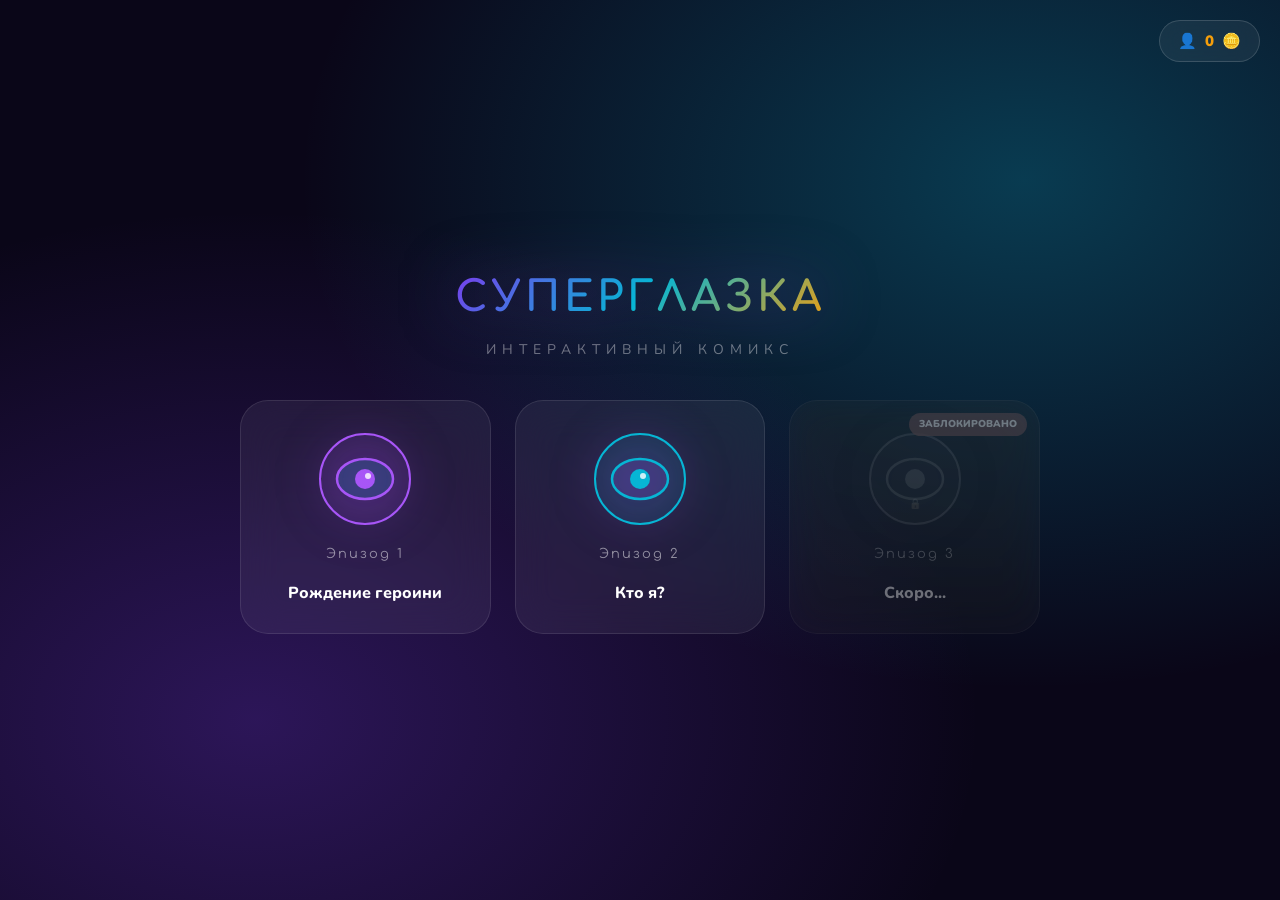
==== commit d8d5af23: "игры" ====
--- a/index.html
+++ b/index.html
@@ -16,6 +16,12 @@
      MAIN MENU
      ═══════════════════════════════════════════════════════════ -->
 <div id="main-menu">
+  <button class="profile-btn" title="Профиль">
+    <span>👤</span>
+    <span class="profile-coins-val">0</span>
+    <span>🪙</span>
+  </button>
+
   <div class="menu-title">СУПЕРГЛАЗКА</div>
   <div class="menu-sub">Интерактивный комикс</div>
 
@@ -211,6 +217,67 @@
 </div>
 
 <!-- ═══════════════════════════════════════════════════════════
+     PROFILE MODAL
+     ═══════════════════════════════════════════════════════════ -->
+<div class="overlay" id="profile-modal">
+  <div class="profile-card">
+    <button class="profile-modal-close">✕</button>
+    <div class="profile-avatar">👤</div>
+    <input type="text" class="profile-nickname" value="Игрок" maxlength="20">
+    <div class="profile-coins-big">0 <span>🪙</span></div>
+    <div class="profile-section-title">📖 Эпизоды</div>
+    <div class="profile-episodes"></div>
+    <div class="profile-section-title">🎮 Мини-игры</div>
+    <div class="profile-games"></div>
+  </div>
+</div>
+
+<!-- ═══════════════════════════════════════════════════════════
+     BLINK GAME OVERLAY
+     ═══════════════════════════════════════════════════════════ -->
+<div class="overlay" id="game-overlay-blink">
+  <div class="game-header">
+    <div class="score-pill"><span class="score-lbl">Раунд</span><span class="score-val" id="blink-round">1/3</span></div>
+    <div class="score-pill"><span class="score-lbl">Время</span><span class="score-val" id="blink-timer">5</span></div>
+  </div>
+  <canvas id="blink-canvas" width="400" height="300"></canvas>
+  <div class="blink-controls">
+    <div class="blink-hint" id="blink-hint">Кликай по экрану, чтобы моргать!</div>
+    <div class="blink-progress-bar"><div class="blink-progress-fill" id="blink-progress" style="width:0%"></div></div>
+  </div>
+  <button class="skip-btn" onclick="closeBlink(false)">Пропустить ▸</button>
+</div>
+
+<div class="overlay" id="blink-win-overlay">
+  <div class="win-stars"><span class="win-star">⭐</span><span class="win-star">⭐</span><span class="win-star">⭐</span></div>
+  <div class="win-title">Молодец!</div>
+  <div class="win-sub">Глаза в порядке!<br>+100 🪙</div>
+  <button class="win-btn" onclick="closeBlinkContinue()">Продолжить ➜</button>
+</div>
+
+<!-- ═══════════════════════════════════════════════════════════
+     TRACKER GAME OVERLAY
+     ═══════════════════════════════════════════════════════════ -->
+<div class="overlay" id="game-overlay-tracker">
+  <div class="game-header">
+    <div class="score-pill"><span class="score-lbl">Фаза</span><span class="score-val" id="tracker-phase">1/4</span></div>
+  </div>
+  <canvas id="tracker-canvas" width="500" height="400"></canvas>
+  <div class="tracker-controls">
+    <div class="tracker-hint" id="tracker-hint">Следи за шариком глазами 👀</div>
+    <div class="tracker-progress-bar"><div class="tracker-progress-fill" id="tracker-progress" style="width:0%"></div></div>
+  </div>
+  <button class="skip-btn" onclick="closeTracker(false)">Пропустить ▸</button>
+</div>
+
+<div class="overlay" id="tracker-win-overlay">
+  <div class="win-stars"><span class="win-star">⭐</span><span class="win-star">⭐</span><span class="win-star">⭐</span></div>
+  <div class="win-title">Отлично!</div>
+  <div class="win-sub">Глаза отдохнули!<br>+100 🪙</div>
+  <button class="win-btn" onclick="closeTrackerContinue()">Продолжить ➜</button>
+</div>
+
+<!-- ═══════════════════════════════════════════════════════════
      TRANSITION OVERLAY
      ═══════════════════════════════════════════════════════════ -->
 <div id="transition-overlay">
@@ -232,8 +299,11 @@
 <!-- ═══════════════════════════════════════════════════════════
      SCRIPTS
      ═══════════════════════════════════════════════════════════ -->
+<script src="js/player.js"></script>
 <script src="js/app.js"></script>
 <script src="js/game_runner.js"></script>
 <script src="js/game_gymnastics.js"></script>
+<script src="js/game_blink.js"></script>
+<script src="js/game_tracker.js"></script>
 </body>
 </html>
--- a/css/style.css
+++ b/css/style.css
@@ -781,3 +781,466 @@
   .win-title { font-size: 24px; }
   .stats-title { font-size: 20px; }
 }
+
+/* ═══ NEW FULL-SCREEN VIDEO FRAME LAYOUT ═══ */
+.video-layer {
+  position: absolute;
+  inset: 0;
+  z-index: 0;
+  width: 100%;
+  height: 100%;
+  background: #000;
+}
+
+.video-layer video {
+  width: 100%;
+  height: 100%;
+  object-fit: cover;
+  display: block;
+  cursor: pointer;
+}
+
+/* Hide old narration & phase elements inside frames */
+.frame .frame-bg,
+.frame .frame-overlay,
+.frame .narration-box,
+.frame .play-clip-btn,
+.frame .video-container,
+.frame .next-frame-panel {
+  display: none !important;
+}
+
+/* Bottom navigation bar */
+.frame-nav-bar {
+  position: absolute;
+  bottom: 0;
+  left: 0;
+  right: 0;
+  z-index: 20;
+  background: rgba(10, 6, 24, 0.85);
+  backdrop-filter: blur(30px);
+  border-top: 1px solid rgba(255, 255, 255, 0.1);
+  padding: 16px 24px;
+  display: flex;
+  align-items: center;
+  justify-content: space-between;
+  gap: 12px;
+}
+
+.nav-btn {
+  background: var(--gradient-primary);
+  color: #fff;
+  border: none;
+  border-radius: var(--radius-xl);
+  padding: 12px 28px;
+  font-family: inherit;
+  font-size: 14px;
+  font-weight: 900;
+  cursor: pointer;
+  box-shadow: 0 4px 25px rgba(124, 58, 237, 0.5);
+  transition: all .2s var(--ease-spring);
+}
+
+.nav-btn:hover {
+  transform: scale(1.05);
+}
+
+.nav-btn:active {
+  transform: scale(0.95);
+}
+
+.nav-btn:disabled {
+  opacity: 0.3;
+  cursor: not-allowed;
+  transform: none;
+  box-shadow: none;
+}
+
+.nav-counter {
+  font-family: 'Comfortaa', cursive;
+  font-size: 13px;
+  color: rgba(255, 255, 255, 0.7);
+  text-align: center;
+  white-space: nowrap;
+}
+
+/* ─── NARRATOR BAR ─── */
+.narrator-bar {
+  position: absolute;
+  bottom: 96px;
+  left: 10%;
+  right: 10%;
+  z-index: 20;
+  max-height: 15vh;
+  background: rgba(10, 6, 24, 0.82);
+  backdrop-filter: blur(20px);
+  -webkit-backdrop-filter: blur(20px);
+  border-radius: var(--radius-md);
+  border: 1px solid rgba(255, 255, 255, 0.08);
+  padding: 10px 18px;
+  overflow-y: auto;
+  font-size: 15px;
+  line-height: 1.55;
+  color: #fff;
+  text-shadow: 0 1px 3px rgba(0, 0, 0, 0.8);
+  scrollbar-width: thin;
+}
+
+.narrator-bar::-webkit-scrollbar {
+  width: 4px;
+}
+
+.narrator-bar::-webkit-scrollbar-thumb {
+  background: rgba(255, 255, 255, 0.15);
+  border-radius: 4px;
+}
+
+.narrator-content {
+  white-space: pre-wrap;
+}
+
+.narrator-cursor {
+  display: inline-block;
+  color: var(--neon-cyan);
+  font-weight: 700;
+  animation: cursorBlink 1s step-end infinite;
+}
+
+@keyframes cursorBlink {
+  0%, 100% { opacity: 1; }
+  50% { opacity: 0; }
+}
+
+/* ─── TRANSITION POPUP ─── */
+.transition-popup {
+  position: absolute;
+  bottom: 84px;
+  left: 10%;
+  right: 10%;
+  z-index: 25;
+  background: rgba(10, 6, 24, 0.88);
+  backdrop-filter: blur(24px);
+  -webkit-backdrop-filter: blur(24px);
+  border-radius: var(--radius-md);
+  border: 1px solid rgba(168, 85, 247, 0.35);
+  padding: 14px 20px;
+  display: none;
+  flex-direction: column;
+  align-items: center;
+  gap: 10px;
+  box-shadow: 0 8px 40px rgba(0, 0, 0, 0.5), 0 0 20px rgba(168, 85, 247, 0.15);
+  opacity: 0;
+  transform: translateY(12px) scale(0.97);
+  transition: opacity .4s var(--ease-smooth), transform .4s var(--ease-spring);
+}
+
+.transition-popup.visible {
+  display: flex;
+  opacity: 1;
+  transform: translateY(0) scale(1);
+}
+
+.transition-popup-text {
+  font-size: 15px;
+  font-weight: 700;
+  color: #fff;
+  text-align: center;
+  line-height: 1.5;
+  text-shadow: 0 1px 4px rgba(0,0,0,0.7);
+}
+
+.transition-popup-btn {
+  background: var(--gradient-primary);
+  color: #fff;
+  border: none;
+  border-radius: var(--radius-xl);
+  padding: 10px 28px;
+  font-family: inherit;
+  font-size: 14px;
+  font-weight: 900;
+  cursor: pointer;
+  box-shadow: 0 4px 20px rgba(124, 58, 237, 0.4);
+  transition: all .2s var(--ease-spring);
+}
+
+.transition-popup-btn:hover {
+  transform: scale(1.05);
+  box-shadow: 0 6px 30px rgba(6, 182, 212, 0.5);
+}
+
+.transition-popup-btn:active {
+  transform: scale(0.95);
+}
+
+@media (max-width: 640px) {
+  .frame-nav-bar {
+    padding: 12px 16px;
+  }
+  .nav-btn {
+    padding: 10px 20px;
+    font-size: 13px;
+  }
+  .nav-counter {
+    font-size: 11px;
+  }
+  .narrator-bar {
+    font-size: 13px;
+    padding: 8px 12px;
+    bottom: 84px;
+  }
+  .transition-popup {
+    left: 5%;
+    right: 5%;
+    bottom: 76px;
+    padding: 10px 14px;
+  }
+  .transition-popup-text {
+    font-size: 13px;
+  }
+  .transition-popup-btn {
+    padding: 8px 20px;
+    font-size: 12px;
+  }
+}
+
+
+/* ═══════════════════════════════════════════════════════════
+   PROFILE
+   ═══════════════════════════════════════════════════════════ */
+.profile-btn {
+  position: absolute;
+  top: 20px;
+  right: 20px;
+  z-index: 210;
+  background: var(--bg-glass);
+  backdrop-filter: blur(12px);
+  border: 1px solid rgba(255, 255, 255, 0.15);
+  border-radius: var(--radius-xl);
+  padding: 10px 18px;
+  display: flex;
+  align-items: center;
+  gap: 8px;
+  cursor: pointer;
+  color: #fff;
+  font-family: inherit;
+  font-size: 15px;
+  font-weight: 800;
+  transition: all .2s var(--ease-spring);
+}
+
+.profile-btn:hover {
+  transform: scale(1.05);
+  border-color: var(--neon-purple);
+  box-shadow: var(--shadow-neon-purple);
+}
+
+.profile-coins-val {
+  color: #f59e0b;
+  font-weight: 900;
+}
+
+#profile-modal {
+  background: rgba(10, 6, 24, 0.92);
+  z-index: 250;
+}
+
+#profile-modal .profile-card {
+  background: rgba(20, 12, 40, 0.9);
+  backdrop-filter: blur(30px);
+  border: 1px solid rgba(168, 85, 247, 0.25);
+  border-radius: var(--radius-lg);
+  padding: 32px 28px;
+  width: 90%;
+  max-width: 420px;
+  display: flex;
+  flex-direction: column;
+  align-items: center;
+  gap: 16px;
+  position: relative;
+}
+
+.profile-modal-close {
+  position: absolute;
+  top: 12px;
+  right: 16px;
+  background: none;
+  border: none;
+  color: rgba(255, 255, 255, 0.5);
+  font-size: 20px;
+  cursor: pointer;
+  transition: color .2s;
+}
+
+.profile-modal-close:hover {
+  color: #fff;
+}
+
+.profile-avatar {
+  font-size: 56px;
+  line-height: 1;
+}
+
+.profile-nickname {
+  background: rgba(255, 255, 255, 0.08);
+  border: 1px solid rgba(255, 255, 255, 0.15);
+  border-radius: 12px;
+  padding: 10px 16px;
+  color: #fff;
+  font-family: 'Nunito', sans-serif;
+  font-size: 16px;
+  font-weight: 700;
+  text-align: center;
+  outline: none;
+  width: 100%;
+  max-width: 240px;
+}
+
+.profile-nickname:focus {
+  border-color: var(--neon-purple);
+}
+
+.profile-coins-big {
+  font-family: 'Comfortaa', cursive;
+  font-size: 36px;
+  color: #f59e0b;
+  text-shadow: 0 2px 12px rgba(245, 158, 11, 0.4);
+}
+
+.profile-section-title {
+  font-size: 13px;
+  font-weight: 900;
+  text-transform: uppercase;
+  letter-spacing: 2px;
+  color: var(--neon-amber);
+  align-self: flex-start;
+  margin-top: 8px;
+}
+
+.profile-episodes,
+.profile-games {
+  width: 100%;
+  display: flex;
+  flex-direction: column;
+  gap: 8px;
+}
+
+.profile-row {
+  display: flex;
+  justify-content: space-between;
+  align-items: center;
+  font-size: 13px;
+  color: rgba(255, 255, 255, 0.75);
+  background: rgba(255, 255, 255, 0.04);
+  border-radius: 10px;
+  padding: 8px 12px;
+}
+
+/* ═══════════════════════════════════════════════════════════
+   BLINK GAME
+   ═══════════════════════════════════════════════════════════ */
+#game-overlay-blink {
+  background: linear-gradient(180deg, #1a0f2e 0%, #0f0a1e 100%);
+  padding: 18px;
+  justify-content: flex-start;
+  overflow-y: auto;
+}
+
+#blink-canvas {
+  width: 100%;
+  max-width: 400px;
+  height: auto;
+  border-radius: 16px;
+  border: 2px solid rgba(255, 255, 255, 0.15);
+  background: linear-gradient(160deg, #1a0f2e, #0f0a1e);
+  touch-action: none;
+  box-shadow: 0 10px 40px rgba(0, 0, 0, 0.5);
+}
+
+.blink-controls {
+  width: 100%;
+  max-width: 400px;
+  display: flex;
+  flex-direction: column;
+  align-items: center;
+  gap: 10px;
+  margin-top: 10px;
+}
+
+.blink-hint {
+  font-size: 14px;
+  color: rgba(255, 255, 255, 0.7);
+  font-weight: 700;
+  text-align: center;
+  padding: 10px 18px;
+  background: rgba(255, 255, 255, 0.08);
+  border-radius: 20px;
+}
+
+.blink-progress-bar {
+  width: 100%;
+  height: 8px;
+  background: rgba(255, 255, 255, 0.1);
+  border-radius: 4px;
+  overflow: hidden;
+}
+
+.blink-progress-fill {
+  height: 100%;
+  background: linear-gradient(90deg, #06b6d4, #a855f7);
+  transition: width .2s ease;
+}
+
+/* ═══════════════════════════════════════════════════════════
+   TRACKER GAME
+   ═══════════════════════════════════════════════════════════ */
+#game-overlay-tracker {
+  background: linear-gradient(180deg, #0f0a1e 0%, #1a0f2e 100%);
+  padding: 18px;
+  justify-content: flex-start;
+  overflow-y: auto;
+}
+
+#tracker-canvas {
+  width: 100%;
+  max-width: 500px;
+  height: auto;
+  border-radius: 16px;
+  border: 2px solid rgba(255, 255, 255, 0.15);
+  background: rgba(0, 0, 0, 0.3);
+  touch-action: none;
+  box-shadow: 0 10px 40px rgba(0, 0, 0, 0.5);
+}
+
+.tracker-controls {
+  width: 100%;
+  max-width: 500px;
+  display: flex;
+  flex-direction: column;
+  align-items: center;
+  gap: 10px;
+  margin-top: 10px;
+}
+
+.tracker-hint {
+  font-size: 15px;
+  color: rgba(255, 255, 255, 0.8);
+  font-weight: 700;
+  text-align: center;
+  padding: 10px 18px;
+  background: rgba(255, 255, 255, 0.08);
+  border-radius: 20px;
+}
+
+.tracker-progress-bar {
+  width: 100%;
+  height: 8px;
+  background: rgba(255, 255, 255, 0.1);
+  border-radius: 4px;
+  overflow: hidden;
+}
+
+.tracker-progress-fill {
+  height: 100%;
+  background: linear-gradient(90deg, #a855f7, #06b6d4);
+  transition: width .3s ease;
+}
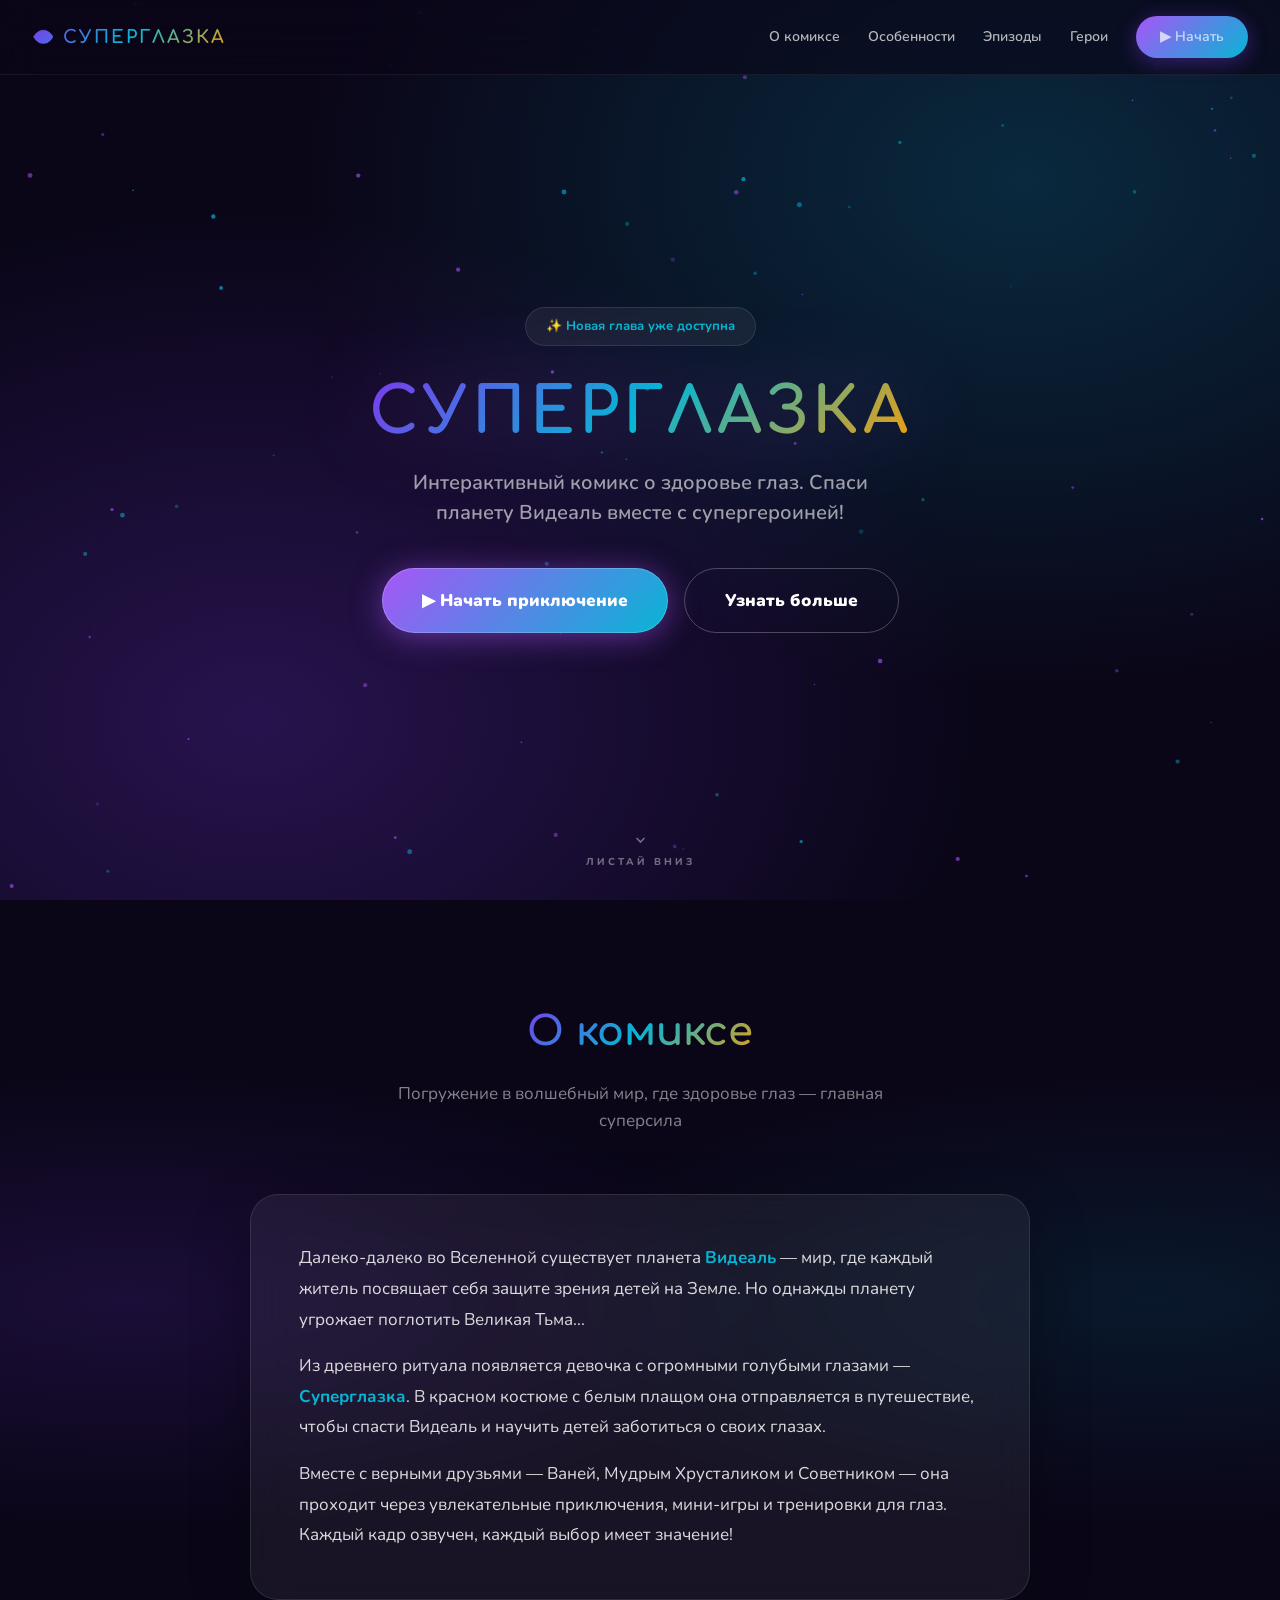
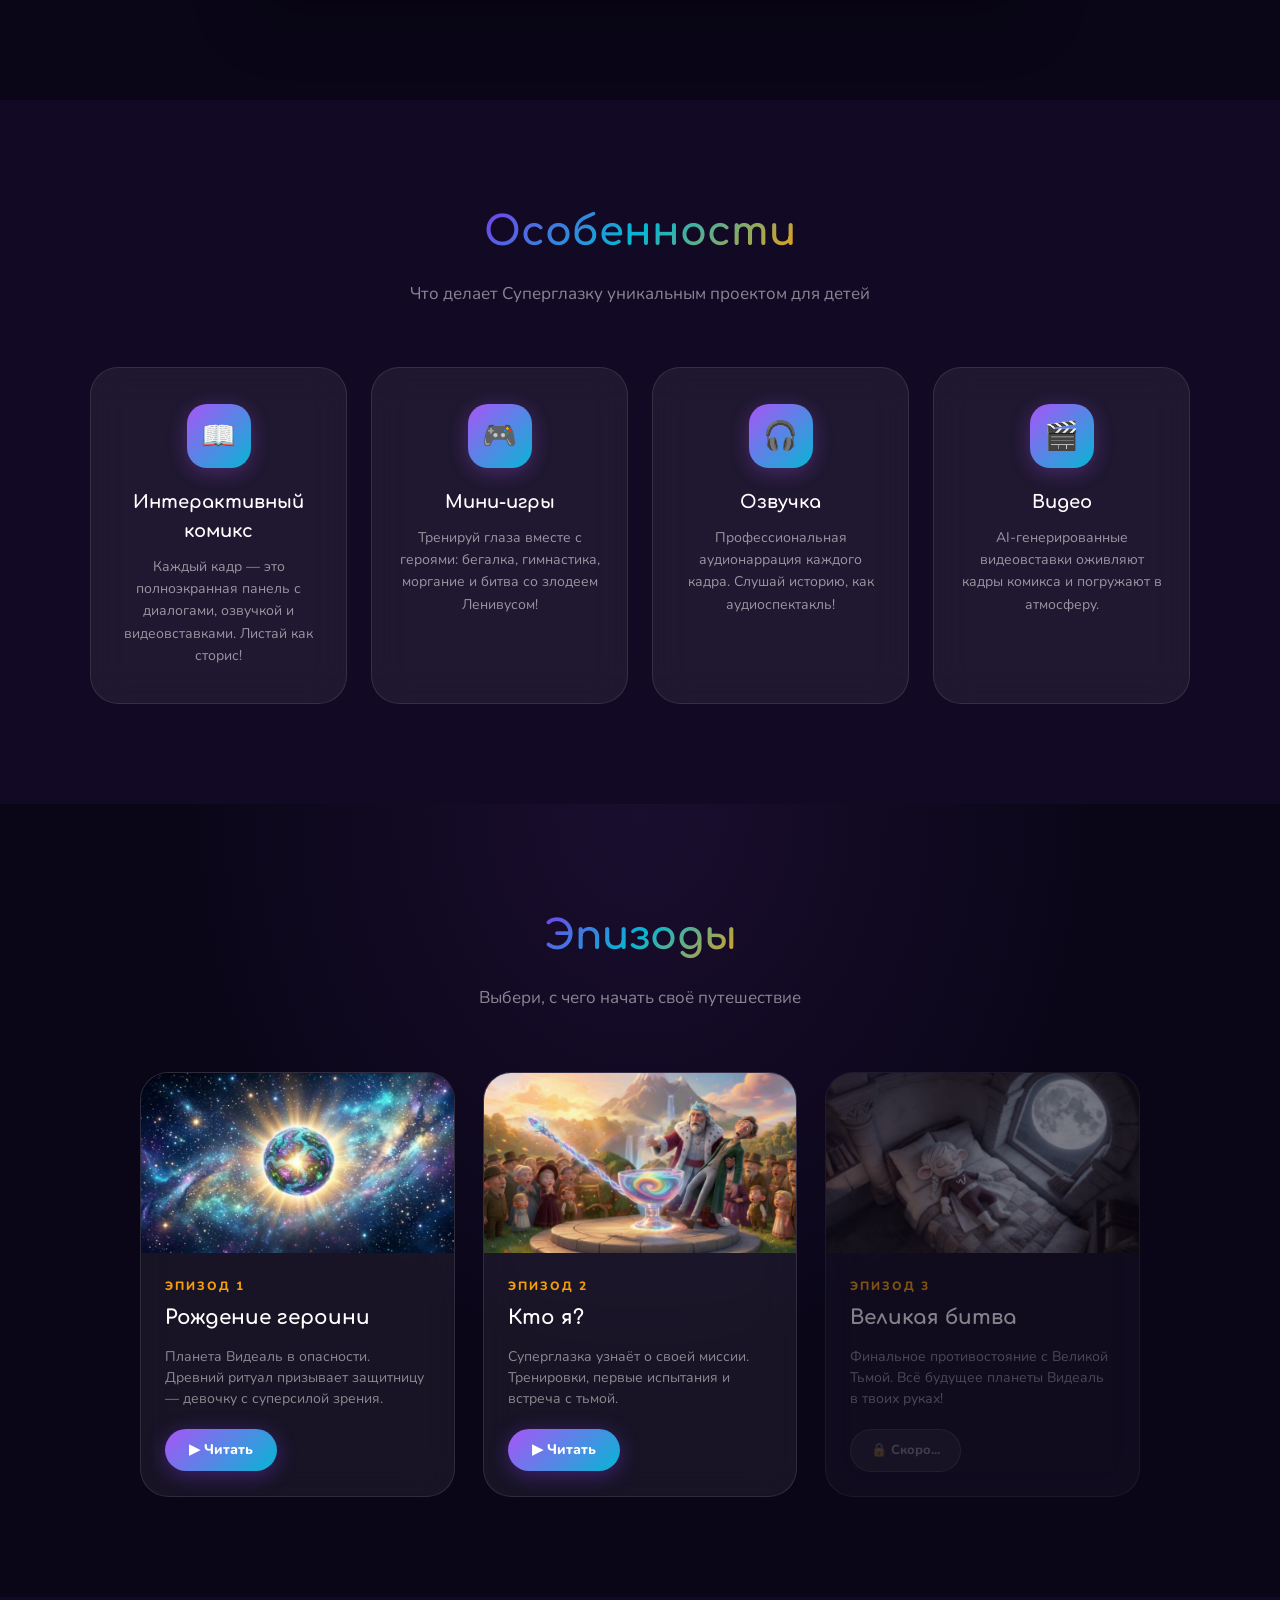
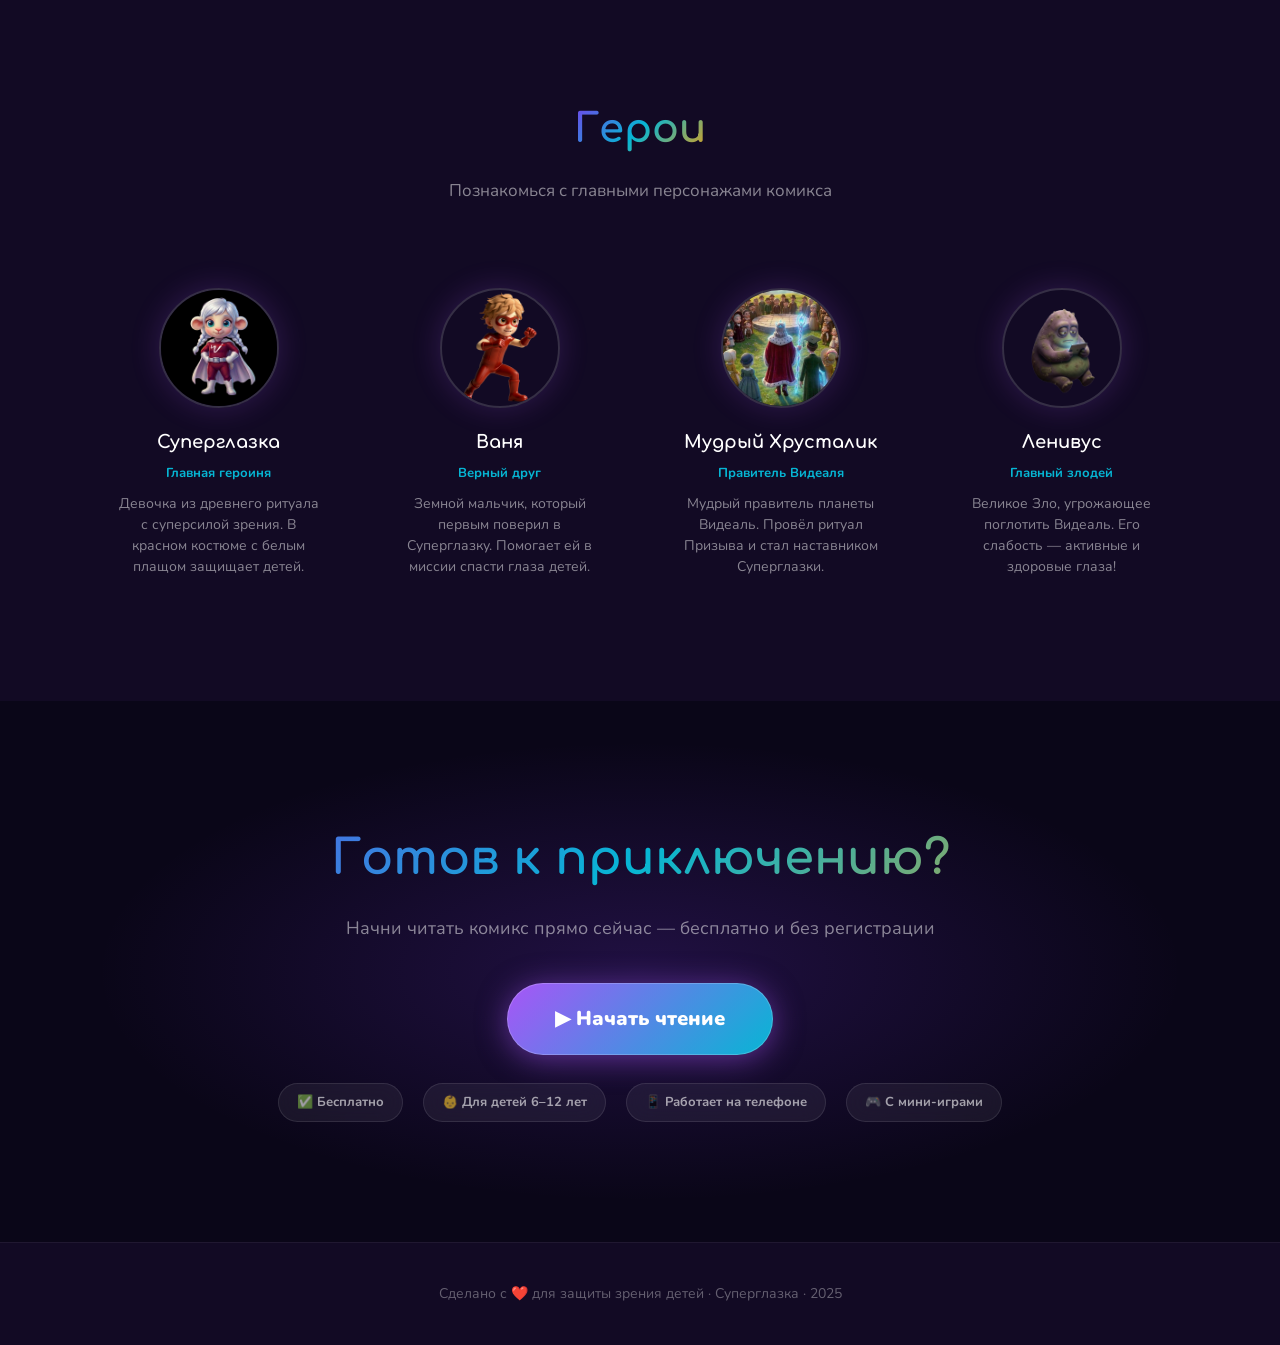
==== commit 3783e2cd: "redisign" ====
--- a/index.html
+++ b/index.html
@@ -4,306 +4,303 @@
 <meta charset="UTF-8">
 <meta name="viewport" content="width=device-width, initial-scale=1.0, maximum-scale=1.0, user-scalable=no">
 <meta name="theme-color" content="#0a0618">
-<title>Суперглазка — Интерактивный комикс</title>
+<meta name="description" content="Суперглазка — интерактивный образовательный комикс о здоровье глаз с мини-играми для детей. Спаси планету Видеаль вместе с супергероиней!">
+<title>Суперглазка — Интерактивный комикс о здоровье глаз</title>
 <link rel="preconnect" href="https://fonts.googleapis.com">
 <link rel="preconnect" href="https://fonts.gstatic.com" crossorigin>
 <link href="https://fonts.googleapis.com/css2?family=Nunito:wght@400;600;700;800;900&family=Comfortaa:wght@700&display=swap" rel="stylesheet">
-<link rel="stylesheet" href="css/style.css">
+<link rel="stylesheet" href="css/landing.css">
 </head>
 <body>
 
 <!-- ═══════════════════════════════════════════════════════════
-     MAIN MENU
-     ═══════════════════════════════════════════════════════════ -->
-<div id="main-menu">
-  <button class="profile-btn" title="Профиль">
-    <span>👤</span>
-    <span class="profile-coins-val">0</span>
-    <span>🪙</span>
-  </button>
-
-  <div class="menu-title">СУПЕРГЛАЗКА</div>
-  <div class="menu-sub">Интерактивный комикс</div>
-
-  <div class="chapters-grid">
-    <!-- Episode 1 -->
-    <div class="chapter-card" data-episode="1">
-      <svg class="chapter-icon" viewBox="0 0 100 100" fill="none" xmlns="http://www.w3.org/2000/svg">
-        <circle cx="50" cy="50" r="45" stroke="url(#grad1)" stroke-width="2" fill="rgba(168,85,247,0.1)"/>
-        <ellipse cx="50" cy="50" rx="28" ry="20" stroke="url(#grad1)" stroke-width="2.5" fill="rgba(6,182,212,0.15)"/>
-        <circle cx="50" cy="50" r="10" fill="url(#grad1)"/>
-        <circle cx="53" cy="47" r="3" fill="white" opacity="0.8"/>
-        <defs>
-          <linearGradient id="grad1" x1="0" y1="0" x2="100" y2="100">
-            <stop offset="0%" stop-color="#a855f7"/>
-            <stop offset="100%" stop-color="#06b6d4"/>
-          </linearGradient>
-        </defs>
-      </svg>
-      <div class="chapter-num">Эпизод 1</div>
-      <div class="chapter-name">Рождение героини</div>
-    </div>
-
-    <!-- Episode 2 -->
-    <div class="chapter-card" data-episode="2">
-      <svg class="chapter-icon" viewBox="0 0 100 100" fill="none" xmlns="http://www.w3.org/2000/svg">
-        <circle cx="50" cy="50" r="45" stroke="url(#grad2)" stroke-width="2" fill="rgba(6,182,212,0.1)"/>
-        <ellipse cx="50" cy="50" rx="28" ry="20" stroke="url(#grad2)" stroke-width="2.5" fill="rgba(168,85,247,0.15)"/>
-        <circle cx="50" cy="50" r="10" fill="url(#grad2)"/>
-        <circle cx="53" cy="47" r="3" fill="white" opacity="0.8"/>
-        <defs>
-          <linearGradient id="grad2" x1="0" y1="0" x2="100" y2="100">
-            <stop offset="0%" stop-color="#06b6d4"/>
-            <stop offset="100%" stop-color="#a855f7"/>
-          </linearGradient>
-        </defs>
-      </svg>
-      <div class="chapter-num">Эпизод 2</div>
-      <div class="chapter-name">Кто я?</div>
-    </div>
-
-    <!-- Episode 3 (locked) -->
-    <div class="chapter-card locked" data-episode="3">
-      <svg class="chapter-icon" viewBox="0 0 100 100" fill="none" xmlns="http://www.w3.org/2000/svg">
-        <circle cx="50" cy="50" r="45" stroke="rgba(255,255,255,0.2)" stroke-width="2" fill="rgba(255,255,255,0.03)"/>
-        <ellipse cx="50" cy="50" rx="28" ry="20" stroke="rgba(255,255,255,0.2)" stroke-width="2.5" fill="none"/>
-        <circle cx="50" cy="50" r="10" fill="rgba(255,255,255,0.2)"/>
-        <text x="50" y="78" text-anchor="middle" fill="rgba(255,255,255,0.3)" font-size="10" font-family="Nunito" font-weight="800">🔒</text>
-      </svg>
-      <div class="chapter-num">Эпизод 3</div>
-      <div class="chapter-name">Скоро...</div>
-      <div class="chapter-badge">Заблокировано</div>
-    </div>
-  </div>
+     NAVIGATION
+     ═══════════════════════════════════════════════════════════ -->
+<nav class="land-nav" id="landNav">
+  <div class="land-logo">👁️ СУПЕРГЛАЗКА</div>
+  <div class="land-nav-links">
+    <a href="#about">О комиксе</a>
+    <a href="#features">Особенности</a>
+    <a href="#episodes">Эпизоды</a>
+    <a href="#characters">Герои</a>
+    <a href="app.html" class="land-nav-cta">▶ Начать</a>
+  </div>
+  <button class="land-nav-toggle" id="navToggle" aria-label="Меню">☰</button>
+</nav>
+
+<!-- Mobile Menu -->
+<div class="land-nav-mobile" id="navMobile">
+  <button class="land-nav-mobile-close" id="navClose" aria-label="Закрыть">✕</button>
+  <a href="#about" class="nav-mobile-link">О комиксе</a>
+  <a href="#features" class="nav-mobile-link">Особенности</a>
+  <a href="#episodes" class="nav-mobile-link">Эпизоды</a>
+  <a href="#characters" class="nav-mobile-link">Герои</a>
+  <a href="app.html" class="land-nav-cta">▶ Начать</a>
 </div>
 
 <!-- ═══════════════════════════════════════════════════════════
-     EPISODE VIEWER
-     ═══════════════════════════════════════════════════════════ -->
-<div id="episode-viewer">
-  <div class="progress-bar"><div class="progress-fill" style="width:0%"></div></div>
-  <div class="frame-counter">Кадр 1 из 12</div>
-  <button class="back-btn" title="Назад в меню">←</button>
-
-  <!-- Dynamic frame container -->
-  <div id="frame-container"></div>
-</div>
-
-<!-- ═══════════════════════════════════════════════════════════
-     GAME TRANSITION OVERLAY
-     ═══════════════════════════════════════════════════════════ -->
-<div class="overlay" id="game-transition-overlay">
-  <div class="tr-badge"><span style="font-size:50px">🎮</span></div>
-  <div class="gt-title tr-title">Мини-игра!</div>
-  <div class="gt-sub tr-sub">Готовься к испытанию...</div>
-  <button class="gt-btn tr-btn">Играть! 🚀</button>
-</div>
-
-<!-- ═══════════════════════════════════════════════════════════
-     RUNNER GAME OVERLAYS (legacy compatibility)
-     ═══════════════════════════════════════════════════════════ -->
-<div class="overlay" id="tr-overlay-runner">
-  <div class="tr-badge"><span style="font-size:50px">🏃</span></div>
-  <div class="tr-title">Мини-игра!</div>
-  <div class="tr-sub">Помоги Суперглазке догнать Пикселька на столе!<br>Уворачивайся от посуды.</div>
-  <button class="tr-btn" onclick="startRunnerGame()">Играть! 🚀</button>
-</div>
-
-<div class="overlay" id="game-overlay-runner">
-  <div class="game-header">
-    <div class="score-pill"><span class="score-lbl">Уровень</span><span class="score-val" id="runner-time">1</span></div>
-    <div class="lives-val" id="runner-lives">❤️❤️❤️</div>
-  </div>
-  <canvas id="runner-canvas" width="360" height="480"></canvas>
-  <div class="runner-controls">
-    <div class="runner-hint">👆 ТАП = прыжок · Два тапа = двойной прыжок</div>
-    <div class="runner-stats">
-      <div class="runner-stat"><div class="runner-stat-val">💚</div><div class="runner-stat-lbl">+жизнь</div></div>
-      <div class="runner-stat"><div class="runner-stat-val">⭐</div><div class="runner-stat-lbl">медленно</div></div>
-      <div class="runner-stat"><div class="runner-stat-val">🛡️</div><div class="runner-stat-lbl">щит</div></div>
-    </div>
-    <button onclick="closeRunner(false)" style="background:none;border:1px solid rgba(255,255,255,.2);border-radius:30px;color:rgba(255,255,255,.5);padding:10px 28px;font-family:'Nunito',sans-serif;font-size:12px;font-weight:700;cursor:pointer">Пропустить</button>
-  </div>
-</div>
-
-<div class="overlay" id="runner-stats-overlay">
-  <div class="stats-title">🏃 Погоня завершена!</div>
-  <div class="win-stars" style="margin:10px 0;">
-    <span class="win-star" id="runner-star-1">⭐</span>
-    <span class="win-star" id="runner-star-2">⭐</span>
-    <span class="win-star" id="runner-star-3">⭐</span>
-  </div>
-  <div class="stats-card">
-    <div class="stats-time" id="runner-stats-time">⏱️ Время: 0:00</div>
-    <div class="stats-section"><h3>❤️ Жизни</h3><div class="stat-row"><span>Осталось жизней:</span><span class="stat-value" id="runner-stats-lives">3/3</span></div></div>
-    <div class="stats-section"><h3>💎 Бонусы</h3><div class="stat-row"><span>Собрано:</span><span class="stat-value" id="runner-stats-bonuses">0</span></div></div>
-    <div class="stats-section"><h3>🎯 Результат</h3><div class="stat-row"><span>Дистанция:</span><span class="stat-value">2000м</span></div><div class="stat-row"><span>Статус:</span><span class="stat-value" id="runner-stats-status">Победа!</span></div></div>
-    <div class="total-score" id="runner-total-score">🏆 Оценка: ⭐⭐⭐</div>
-  </div>
-  <button class="tr-btn" onclick="showRunnerRegistration()" style="margin-top:20px;">Продолжить ➜</button>
-</div>
-
-<div class="overlay" id="runner-registration-overlay">
-  <div class="reg-title">🌟 Стань частью команды!</div>
-  <div class="reg-card">
-    <div class="reg-description">Зарегистрируйся, чтобы:<br>✨ Сохранить свой прогресс<br>🏅 Получать награды за победы<br>📖 Открыть следующую серию комикса<br>🎮 Участвовать в соревнованиях</div>
-    <form class="reg-form" id="runner-reg-form">
-      <input type="text" class="reg-input" id="runner-reg-nickname" placeholder="Придумай никнейм" required maxlength="20">
-      <input type="email" class="reg-input" id="runner-reg-email" placeholder="Email родителя" required>
-      <label class="reg-checkbox"><input type="checkbox" id="runner-reg-confirm" required><span>Родители разрешили играть</span></label>
-      <button type="submit" class="tr-btn" style="width:100%;">🚀 Зарегистрироваться</button>
-    </form>
-    <button class="reg-skip" onclick="skipRunnerRegistration()">Продолжить без регистрации →</button>
-  </div>
-</div>
-
-<!-- ═══════════════════════════════════════════════════════════
-     GYM GAME OVERLAYS (legacy compatibility)
-     ═══════════════════════════════════════════════════════════ -->
-<div class="overlay" id="tr-overlay-gym">
-  <div class="tr-badge"><span style="font-size:50px">⚔️</span></div>
-  <div class="tr-title">Ваня против Ленивуса!</div>
-  <div class="tr-sub">Помоги Ване победить Ленивуса!<br>Используй три супер-атаки: Лазер, Прицел и Слёзы.</div>
-  <button class="tr-btn" onclick="startGymGame()">В бой! 🚀</button>
-</div>
-
-<div class="overlay" id="game-overlay-gym">
-  <video class="boss-bg-video" id="boss-video" autoplay muted loop playsinline preload="auto">
-    <source src="assets/videos/lenivus.mp4" type="video/mp4">
-    <img src="assets/images/lenivus.png" class="boss-bg-video" alt="Ленивус">
-  </video>
-  <div class="boss-overlay-darken"></div>
-  <div class="gym-header-new">
-    <div class="boss-hp-display"><span class="boss-label">👁️ ЛЕНИВУС</span><div class="boss-hp-bar-large"><div class="boss-hp-fill-large" id="boss-hp-fill" style="width:100%"></div></div></div>
-    <div class="rays-counter-new"><span class="rays-label">Лучики</span><span class="rays-icons" id="gym-rays">⚪⚪⚪</span></div>
-  </div>
-  <div class="player-vanya" id="player-vanya"><img src="assets/images/Vanya.png" alt="Ваня"><div class="player-charge-indicator" id="player-charge"></div></div>
-  <div class="attack-effects" id="attack-effects"></div>
-  <div class="phase-controls" id="phase-container"></div>
-  <button class="skip-btn" onclick="closeGym(false)">Пропустить ▸</button>
-</div>
-
-<div class="overlay" id="win-overlay">
-  <div class="win-stars"><span class="win-star">⭐</span><span class="win-star">⭐</span><span class="win-star">⭐</span></div>
-  <div class="win-title" id="win-title">Отлично!</div>
-  <div class="win-sub" id="win-sub">Ты справился!<br>Продолжение в комиксе...</div>
-  <button class="win-btn" onclick="closeWinContinue()">Продолжить ➜</button>
-</div>
-
-<div class="overlay" id="stats-overlay">
-  <div class="stats-title">🎉 Отличная работа!</div>
-  <div class="stats-card">
-    <div class="stats-time" id="stats-time">⏱️ Время: 0:00</div>
-    <div class="stats-section"><h3>⚡ Солнечный Луч</h3><div class="stat-row"><span>Попаданий:</span><span class="stat-value" id="stats-p1-hits">0/8</span></div><div class="stat-row"><span>Точность:</span><span class="stat-value" id="stats-p1-acc">0%</span></div></div>
-    <div class="stats-section"><h3>🎯 Точный Прицел</h3><div class="stat-row"><span>Попаданий:</span><span class="stat-value" id="stats-p2-hits">0/5</span></div><div class="stat-row"><span>Среднее время наведения:</span><span class="stat-value" id="stats-p2-time">0с</span></div></div>
-    <div class="stats-section"><h3>💧 Слезный Водопад</h3><div class="stat-row"><span>Водопадов:</span><span class="stat-value" id="stats-p3-hits">0/4</span></div><div class="stat-row"><span>Всего морганий:</span><span class="stat-value" id="stats-p3-blinks">0</span></div></div>
-    <div class="total-score" id="stats-score">🏆 Общий счёт: 0</div>
-  </div>
-  <button class="tr-btn" onclick="showRegistration()" style="margin-top:20px;">Продолжить ➜</button>
-</div>
-
-<div class="overlay" id="registration-overlay">
-  <div class="reg-title">🌟 Стань частью команды!</div>
-  <div class="reg-card">
-    <div class="reg-description">Зарегистрируйся, чтобы:<br>✨ Сохранить свой прогресс<br>🏅 Получать награды за тренировки<br>📖 Открыть следующую серию комикса<br>🎮 Участвовать в соревнованиях</div>
-    <form class="reg-form" id="reg-form">
-      <input type="text" class="reg-input" id="reg-nickname" placeholder="Придумай никнейм" required maxlength="20">
-      <input type="email" class="reg-input" id="reg-email" placeholder="Email родителя" required>
-      <label class="reg-checkbox"><input type="checkbox" id="reg-confirm" required><span>Родители разрешили играть</span></label>
-      <button type="submit" class="tr-btn" style="width:100%;">🚀 Зарегистрироваться</button>
-    </form>
-    <button class="reg-skip" onclick="skipRegistration()">Продолжить без регистрации →</button>
-  </div>
-</div>
-
-<!-- ═══════════════════════════════════════════════════════════
-     PROFILE MODAL
-     ═══════════════════════════════════════════════════════════ -->
-<div class="overlay" id="profile-modal">
-  <div class="profile-card">
-    <button class="profile-modal-close">✕</button>
-    <div class="profile-avatar">👤</div>
-    <input type="text" class="profile-nickname" value="Игрок" maxlength="20">
-    <div class="profile-coins-big">0 <span>🪙</span></div>
-    <div class="profile-section-title">📖 Эпизоды</div>
-    <div class="profile-episodes"></div>
-    <div class="profile-section-title">🎮 Мини-игры</div>
-    <div class="profile-games"></div>
-  </div>
-</div>
-
-<!-- ═══════════════════════════════════════════════════════════
-     BLINK GAME OVERLAY
-     ═══════════════════════════════════════════════════════════ -->
-<div class="overlay" id="game-overlay-blink">
-  <div class="game-header">
-    <div class="score-pill"><span class="score-lbl">Раунд</span><span class="score-val" id="blink-round">1/3</span></div>
-    <div class="score-pill"><span class="score-lbl">Время</span><span class="score-val" id="blink-timer">5</span></div>
-  </div>
-  <canvas id="blink-canvas" width="400" height="300"></canvas>
-  <div class="blink-controls">
-    <div class="blink-hint" id="blink-hint">Кликай по экрану, чтобы моргать!</div>
-    <div class="blink-progress-bar"><div class="blink-progress-fill" id="blink-progress" style="width:0%"></div></div>
-  </div>
-  <button class="skip-btn" onclick="closeBlink(false)">Пропустить ▸</button>
-</div>
-
-<div class="overlay" id="blink-win-overlay">
-  <div class="win-stars"><span class="win-star">⭐</span><span class="win-star">⭐</span><span class="win-star">⭐</span></div>
-  <div class="win-title">Молодец!</div>
-  <div class="win-sub">Глаза в порядке!<br>+100 🪙</div>
-  <button class="win-btn" onclick="closeBlinkContinue()">Продолжить ➜</button>
-</div>
-
-<!-- ═══════════════════════════════════════════════════════════
-     TRACKER GAME OVERLAY
-     ═══════════════════════════════════════════════════════════ -->
-<div class="overlay" id="game-overlay-tracker">
-  <div class="game-header">
-    <div class="score-pill"><span class="score-lbl">Фаза</span><span class="score-val" id="tracker-phase">1/4</span></div>
-  </div>
-  <canvas id="tracker-canvas" width="500" height="400"></canvas>
-  <div class="tracker-controls">
-    <div class="tracker-hint" id="tracker-hint">Следи за шариком глазами 👀</div>
-    <div class="tracker-progress-bar"><div class="tracker-progress-fill" id="tracker-progress" style="width:0%"></div></div>
-  </div>
-  <button class="skip-btn" onclick="closeTracker(false)">Пропустить ▸</button>
-</div>
-
-<div class="overlay" id="tracker-win-overlay">
-  <div class="win-stars"><span class="win-star">⭐</span><span class="win-star">⭐</span><span class="win-star">⭐</span></div>
-  <div class="win-title">Отлично!</div>
-  <div class="win-sub">Глаза отдохнули!<br>+100 🪙</div>
-  <button class="win-btn" onclick="closeTrackerContinue()">Продолжить ➜</button>
-</div>
-
-<!-- ═══════════════════════════════════════════════════════════
-     TRANSITION OVERLAY
-     ═══════════════════════════════════════════════════════════ -->
-<div id="transition-overlay">
-  <svg width="80" height="80" viewBox="0 0 100 100" fill="none">
-    <circle cx="50" cy="50" r="40" stroke="url(#trGrad)" stroke-width="3" fill="none" opacity="0.5">
-      <animate attributeName="r" values="40;45;40" dur="2s" repeatCount="indefinite"/>
-      <animate attributeName="opacity" values="0.5;1;0.5" dur="2s" repeatCount="indefinite"/>
-    </circle>
-    <defs>
-      <linearGradient id="trGrad" x1="0" y1="0" x2="100" y2="100">
-        <stop offset="0%" stop-color="#a855f7"/>
-        <stop offset="100%" stop-color="#06b6d4"/>
-      </linearGradient>
-    </defs>
-  </svg>
-  <div class="transition-text">Следующий кадр...</div>
-</div>
+     HERO SECTION
+     ═══════════════════════════════════════════════════════════ -->
+<section class="land-hero" id="hero">
+  <canvas id="particle-canvas"></canvas>
+  <div class="land-hero-content">
+    <div class="land-hero-badge">✨ Новая глава уже доступна</div>
+    <h1 class="land-hero-title">СУПЕРГЛАЗКА</h1>
+    <p class="land-hero-sub">Интерактивный комикс о здоровье глаз. Спаси планету Видеаль вместе с супергероиней!</p>
+    <div class="land-hero-btns">
+      <a href="app.html" class="land-btn-primary">▶ Начать приключение</a>
+      <a href="#about" class="land-btn-secondary">Узнать больше</a>
+    </div>
+  </div>
+  <a href="#about" class="land-hero-scroll">
+    <svg width="16" height="16" viewBox="0 0 24 24" fill="none" stroke="currentColor" stroke-width="2.5"><polyline points="6 9 12 15 18 9"/></svg>
+    <span>Листай вниз</span>
+  </a>
+</section>
+
+<!-- ═══════════════════════════════════════════════════════════
+     ABOUT SECTION
+     ═══════════════════════════════════════════════════════════ -->
+<section class="land-section land-about" id="about">
+  <h2 class="land-section-title">О комиксе</h2>
+  <p class="land-section-sub">Погружение в волшебный мир, где здоровье глаз — главная суперсила</p>
+  <div class="land-about-card reveal">
+    <p>Далеко-далеко во Вселенной существует планета <span class="land-about-highlight">Видеаль</span> — мир, где каждый житель посвящает себя защите зрения детей на Земле. Но однажды планету угрожает поглотить Великая Тьма...</p>
+    <p>Из древнего ритуала появляется девочка с огромными голубыми глазами — <span class="land-about-highlight">Суперглазка</span>. В красном костюме с белым плащом она отправляется в путешествие, чтобы спасти Видеаль и научить детей заботиться о своих глазах.</p>
+    <p>Вместе с верными друзьями — Ваней, Мудрым Хрусталиком и Советником — она проходит через увлекательные приключения, мини-игры и тренировки для глаз. Каждый кадр озвучен, каждый выбор имеет значение!</p>
+  </div>
+</section>
+
+<!-- ═══════════════════════════════════════════════════════════
+     FEATURES SECTION
+     ═══════════════════════════════════════════════════════════ -->
+<section class="land-section land-features" id="features">
+  <h2 class="land-section-title">Особенности</h2>
+  <p class="land-section-sub">Что делает Суперглазку уникальным проектом для детей</p>
+  <div class="land-features-grid">
+    <div class="land-feature-card reveal">
+      <div class="land-feature-icon">📖</div>
+      <div class="land-feature-title">Интерактивный комикс</div>
+      <div class="land-feature-desc">Каждый кадр — это полноэкранная панель с диалогами, озвучкой и видеовставками. Листай как сторис!</div>
+    </div>
+    <div class="land-feature-card reveal">
+      <div class="land-feature-icon">🎮</div>
+      <div class="land-feature-title">Мини-игры</div>
+      <div class="land-feature-desc">Тренируй глаза вместе с героями: бегалка, гимнастика, моргание и битва со злодеем Ленивусом!</div>
+    </div>
+    <div class="land-feature-card reveal">
+      <div class="land-feature-icon">🎧</div>
+      <div class="land-feature-title">Озвучка</div>
+      <div class="land-feature-desc">Профессиональная аудионаррация каждого кадра. Слушай историю, как аудиоспектакль!</div>
+    </div>
+    <div class="land-feature-card reveal">
+      <div class="land-feature-icon">🎬</div>
+      <div class="land-feature-title">Видео</div>
+      <div class="land-feature-desc">AI-генерированные видеовставки оживляют кадры комикса и погружают в атмосферу.</div>
+    </div>
+  </div>
+</section>
+
+<!-- ═══════════════════════════════════════════════════════════
+     EPISODES SECTION
+     ═══════════════════════════════════════════════════════════ -->
+<section class="land-section land-episodes" id="episodes">
+  <h2 class="land-section-title">Эпизоды</h2>
+  <p class="land-section-sub">Выбери, с чего начать своё путешествие</p>
+  <div class="land-episodes-grid">
+    <div class="land-episode-card reveal">
+      <img class="land-episode-img" src="assets/images/изб_1.png" alt="Эпизод 1 — Рождение героини" loading="lazy">
+      <div class="land-episode-body">
+        <div class="land-episode-num">Эпизод 1</div>
+        <div class="land-episode-name">Рождение героини</div>
+        <div class="land-episode-desc">Планета Видеаль в опасности. Древний ритуал призывает защитницу — девочку с суперсилой зрения.</div>
+        <a href="app.html" class="land-episode-btn">▶ Читать</a>
+      </div>
+    </div>
+    <div class="land-episode-card reveal">
+      <img class="land-episode-img" src="assets/images/изб_9.png" alt="Эпизод 2 — Кто я?" loading="lazy">
+      <div class="land-episode-body">
+        <div class="land-episode-num">Эпизод 2</div>
+        <div class="land-episode-name">Кто я?</div>
+        <div class="land-episode-desc">Суперглазка узнаёт о своей миссии. Тренировки, первые испытания и встреча с тьмой.</div>
+        <a href="app.html" class="land-episode-btn">▶ Читать</a>
+      </div>
+    </div>
+    <div class="land-episode-card locked reveal">
+      <div class="land-episode-badge">Скоро</div>
+      <img class="land-episode-img" src="assets/images/изб_18.png" alt="Эпизод 3 — Скоро" loading="lazy" style="filter: grayscale(0.6);">
+      <div class="land-episode-body">
+        <div class="land-episode-num">Эпизод 3</div>
+        <div class="land-episode-name">Великая битва</div>
+        <div class="land-episode-desc">Финальное противостояние с Великой Тьмой. Всё будущее планеты Видеаль в твоих руках!</div>
+        <div class="land-episode-lock">🔒 Скоро...</div>
+      </div>
+    </div>
+  </div>
+</section>
+
+<!-- ═══════════════════════════════════════════════════════════
+     CHARACTERS SECTION
+     ═══════════════════════════════════════════════════════════ -->
+<section class="land-section land-characters" id="characters">
+  <h2 class="land-section-title">Герои</h2>
+  <p class="land-section-sub">Познакомься с главными персонажами комикса</p>
+  <div class="land-char-grid">
+    <div class="land-char-card reveal">
+      <div class="land-char-avatar">
+        <img src="assets/images/hero.png" alt="Суперглазка">
+      </div>
+      <div class="land-char-name">Суперглазка</div>
+      <div class="land-char-role">Главная героиня</div>
+      <div class="land-char-desc">Девочка из древнего ритуала с суперсилой зрения. В красном костюме с белым плащом защищает детей.</div>
+    </div>
+    <div class="land-char-card reveal">
+      <div class="land-char-avatar">
+        <img src="assets/images/Vanya.png" alt="Ваня">
+      </div>
+      <div class="land-char-name">Ваня</div>
+      <div class="land-char-role">Верный друг</div>
+      <div class="land-char-desc">Земной мальчик, который первым поверил в Суперглазку. Помогает ей в миссии спасти глаза детей.</div>
+    </div>
+    <div class="land-char-card reveal">
+      <div class="land-char-avatar">
+        <img src="assets/images/изб_5.png" alt="Мудрый Хрусталик">
+      </div>
+      <div class="land-char-name">Мудрый Хрусталик</div>
+      <div class="land-char-role">Правитель Видеаля</div>
+      <div class="land-char-desc">Мудрый правитель планеты Видеаль. Провёл ритуал Призыва и стал наставником Суперглазки.</div>
+    </div>
+    <div class="land-char-card reveal">
+      <div class="land-char-avatar">
+        <img src="assets/images/lenivus.png" alt="Ленивус">
+      </div>
+      <div class="land-char-name">Ленивус</div>
+      <div class="land-char-role">Главный злодей</div>
+      <div class="land-char-desc">Великое Зло, угрожающее поглотить Видеаль. Его слабость — активные и здоровые глаза!</div>
+    </div>
+  </div>
+</section>
+
+<!-- ═══════════════════════════════════════════════════════════
+     CTA SECTION
+     ═══════════════════════════════════════════════════════════ -->
+<section class="land-cta" id="cta">
+  <h2 class="land-cta-title">Готов к приключению?</h2>
+  <p class="land-cta-sub">Начни читать комикс прямо сейчас — бесплатно и без регистрации</p>
+  <a href="app.html" class="land-btn-primary" style="font-size: 20px; padding: 20px 48px;">▶ Начать чтение</a>
+  <div class="land-cta-badges">
+    <div class="land-cta-badge">✅ Бесплатно</div>
+    <div class="land-cta-badge">👶 Для детей 6–12 лет</div>
+    <div class="land-cta-badge">📱 Работает на телефоне</div>
+    <div class="land-cta-badge">🎮 С мини-играми</div>
+  </div>
+</section>
+
+<!-- ═══════════════════════════════════════════════════════════
+     FOOTER
+     ═══════════════════════════════════════════════════════════ -->
+<footer class="land-footer">
+  <p>Сделано с <span class="land-footer-heart">❤️</span> для защиты зрения детей · Суперглазка · 2025</p>
+</footer>
 
 <!-- ═══════════════════════════════════════════════════════════
      SCRIPTS
      ═══════════════════════════════════════════════════════════ -->
-<script src="js/player.js"></script>
-<script src="js/app.js"></script>
-<script src="js/game_runner.js"></script>
-<script src="js/game_gymnastics.js"></script>
-<script src="js/game_blink.js"></script>
-<script src="js/game_tracker.js"></script>
+<script>
+/* ─── PARTICLES ─── */
+(function() {
+  const canvas = document.getElementById('particle-canvas');
+  const ctx = canvas.getContext('2d');
+  let particles = [];
+  let w, h;
+
+  function resize() {
+    w = canvas.width = canvas.offsetWidth;
+    h = canvas.height = canvas.offsetHeight;
+  }
+
+  function createParticles() {
+    particles = [];
+    const count = Math.min(Math.floor(w * h / 12000), 80);
+    for (let i = 0; i < count; i++) {
+      particles.push({
+        x: Math.random() * w,
+        y: Math.random() * h,
+        r: Math.random() * 2 + 0.5,
+        dx: (Math.random() - 0.5) * 0.3,
+        dy: (Math.random() - 0.5) * 0.3,
+        alpha: Math.random() * 0.5 + 0.2,
+        color: Math.random() > 0.5 ? '168, 85, 247' : '6, 182, 212'
+      });
+    }
+  }
+
+  function draw() {
+    ctx.clearRect(0, 0, w, h);
+    particles.forEach(p => {
+      ctx.beginPath();
+      ctx.arc(p.x, p.y, p.r, 0, Math.PI * 2);
+      ctx.fillStyle = 'rgba(' + p.color + ',' + p.alpha + ')';
+      ctx.fill();
+      p.x += p.dx;
+      p.y += p.dy;
+      if (p.x < 0 || p.x > w) p.dx *= -1;
+      if (p.y < 0 || p.y > h) p.dy *= -1;
+    });
+
+    // Draw connections
+    for (let i = 0; i < particles.length; i++) {
+      for (let j = i + 1; j < particles.length; j++) {
+        const dx = particles[i].x - particles[j].x;
+        const dy = particles[i].y - particles[j].y;
+        const dist = Math.sqrt(dx * dx + dy * dy);
+        if (dist < 120) {
+          ctx.beginPath();
+          ctx.moveTo(particles[i].x, particles[i].y);
+          ctx.lineTo(particles[j].x, particles[j].y);
+          ctx.strokeStyle = 'rgba(168, 85, 247,' + (0.08 * (1 - dist / 120)) + ')';
+          ctx.lineWidth = 0.5;
+          ctx.stroke();
+        }
+      }
+    }
+    requestAnimationFrame(draw);
+  }
+
+  window.addEventListener('resize', () => { resize(); createParticles(); });
+  resize();
+  createParticles();
+  draw();
+})();
+
+/* ─── NAV SCROLL EFFECT ─── */
+const nav = document.getElementById('landNav');
+window.addEventListener('scroll', () => {
+  nav.classList.toggle('scrolled', window.scrollY > 50);
+});
+
+/* ─── MOBILE NAV ─── */
+const navToggle = document.getElementById('navToggle');
+const navClose = document.getElementById('navClose');
+const navMobile = document.getElementById('navMobile');
+const navMobileLinks = document.querySelectorAll('.nav-mobile-link');
+
+navToggle.addEventListener('click', () => navMobile.classList.add('open'));
+navClose.addEventListener('click', () => navMobile.classList.remove('open'));
+navMobileLinks.forEach(link => {
+  link.addEventListener('click', () => navMobile.classList.remove('open'));
+});
+
+/* ─── SCROLL REVEAL ─── */
+const revealObserver = new IntersectionObserver((entries) => {
+  entries.forEach(entry => {
+    if (entry.isIntersecting) {
+      entry.target.classList.add('revealed');
+    }
+  });
+}, { threshold: 0.15, rootMargin: '0px 0px -40px 0px' });
+
+document.querySelectorAll('.reveal').forEach(el => revealObserver.observe(el));
+</script>
 </body>
 </html>
--- a/css/landing.css
+++ b/css/landing.css
@@ -0,0 +1,782 @@
+/* ═══════════════════════════════════════════════════════════
+   СУПЕРГЛАЗКА — Landing Page 2025
+   Modern Glassmorphism + Neon + Fluid Motion
+   ═══════════════════════════════════════════════════════════ */
+
+/* ─── DESIGN TOKENS ─── */
+:root {
+  --bg-primary: #0a0618;
+  --bg-secondary: #120a24;
+  --bg-glass: rgba(255, 255, 255, 0.06);
+  --bg-glass-strong: rgba(255, 255, 255, 0.12);
+  --neon-purple: #a855f7;
+  --neon-cyan: #06b6d4;
+  --neon-pink: #ec4899;
+  --neon-amber: #f59e0b;
+  --neon-green: #22c55e;
+  --gradient-primary: linear-gradient(135deg, var(--neon-purple), var(--neon-cyan));
+  --gradient-hero: linear-gradient(135deg, #7c3aed, #06b6d4, #f59e0b);
+  --shadow-neon-purple: 0 0 30px rgba(168, 85, 247, 0.4);
+  --shadow-neon-cyan: 0 0 30px rgba(6, 182, 212, 0.4);
+  --radius-sm: 12px;
+  --radius-md: 20px;
+  --radius-lg: 28px;
+  --radius-xl: 36px;
+  --ease-spring: cubic-bezier(0.34, 1.56, 0.64, 1);
+  --ease-smooth: cubic-bezier(0.4, 0, 0.2, 1);
+}
+
+/* ─── RESET & BASE ─── */
+*, *::before, *::after { margin: 0; padding: 0; box-sizing: border-box; }
+html { scroll-behavior: smooth; -webkit-font-smoothing: antialiased; }
+body {
+  font-family: 'Nunito', -apple-system, BlinkMacSystemFont, sans-serif;
+  background: var(--bg-primary);
+  color: #fff;
+  line-height: 1.6;
+  overflow-x: hidden;
+}
+
+/* ─── PARTICLE CANVAS ─── */
+#particle-canvas {
+  position: absolute;
+  inset: 0;
+  width: 100%;
+  height: 100%;
+  z-index: 0;
+  pointer-events: none;
+}
+
+/* ─── NAVIGATION ─── */
+.land-nav {
+  position: fixed;
+  top: 0;
+  left: 0;
+  right: 0;
+  z-index: 1000;
+  padding: 16px 32px;
+  display: flex;
+  align-items: center;
+  justify-content: space-between;
+  background: rgba(10, 6, 24, 0.6);
+  backdrop-filter: blur(20px);
+  -webkit-backdrop-filter: blur(20px);
+  border-bottom: 1px solid rgba(255, 255, 255, 0.06);
+  transition: all 0.3s var(--ease-smooth);
+}
+
+.land-nav.scrolled {
+  background: rgba(10, 6, 24, 0.9);
+  padding: 12px 32px;
+}
+
+.land-logo {
+  font-family: 'Comfortaa', cursive;
+  font-size: 18px;
+  font-weight: 700;
+  background: var(--gradient-hero);
+  -webkit-background-clip: text;
+  -webkit-text-fill-color: transparent;
+  background-clip: text;
+  letter-spacing: 2px;
+}
+
+.land-nav-links {
+  display: flex;
+  gap: 28px;
+  align-items: center;
+}
+
+.land-nav-links a {
+  color: rgba(255, 255, 255, 0.7);
+  text-decoration: none;
+  font-size: 14px;
+  font-weight: 600;
+  transition: color 0.2s;
+}
+
+.land-nav-links a:hover { color: var(--neon-cyan); }
+
+.land-nav-cta {
+  background: var(--gradient-primary);
+  color: #fff;
+  border: none;
+  border-radius: 50px;
+  padding: 10px 24px;
+  font-family: inherit;
+  font-size: 14px;
+  font-weight: 800;
+  cursor: pointer;
+  text-decoration: none;
+  box-shadow: 0 4px 20px rgba(124, 58, 237, 0.4);
+  transition: all 0.2s var(--ease-spring);
+}
+
+.land-nav-cta:hover {
+  transform: scale(1.05);
+  box-shadow: 0 6px 30px rgba(6, 182, 212, 0.5);
+}
+
+.land-nav-toggle {
+  display: none;
+  background: none;
+  border: none;
+  color: #fff;
+  font-size: 24px;
+  cursor: pointer;
+}
+
+/* ─── HERO SECTION ─── */
+.land-hero {
+  position: relative;
+  min-height: 100vh;
+  display: flex;
+  flex-direction: column;
+  align-items: center;
+  justify-content: center;
+  text-align: center;
+  padding: 120px 24px 80px;
+  background:
+    radial-gradient(ellipse at 20% 80%, rgba(124, 58, 237, 0.25) 0%, transparent 50%),
+    radial-gradient(ellipse at 80% 20%, rgba(6, 182, 212, 0.2) 0%, transparent 50%),
+    var(--bg-primary);
+  overflow: hidden;
+}
+
+.land-hero-content {
+  position: relative;
+  z-index: 2;
+  max-width: 800px;
+}
+
+.land-hero-badge {
+  display: inline-flex;
+  align-items: center;
+  gap: 8px;
+  padding: 8px 20px;
+  background: var(--bg-glass);
+  backdrop-filter: blur(12px);
+  border: 1px solid rgba(255, 255, 255, 0.1);
+  border-radius: 50px;
+  font-size: 13px;
+  font-weight: 700;
+  color: var(--neon-cyan);
+  margin-bottom: 32px;
+  animation: fadeInDown 0.8s var(--ease-smooth) both;
+}
+
+.land-hero-title {
+  font-family: 'Comfortaa', cursive;
+  font-size: 64px;
+  font-weight: 700;
+  background: var(--gradient-hero);
+  -webkit-background-clip: text;
+  -webkit-text-fill-color: transparent;
+  background-clip: text;
+  filter: drop-shadow(0 0 40px rgba(168, 85, 247, 0.4));
+  letter-spacing: 4px;
+  line-height: 1.1;
+  margin-bottom: 20px;
+  animation: fadeInUp 0.8s var(--ease-smooth) 0.2s both;
+}
+
+.land-hero-sub {
+  font-size: 20px;
+  color: rgba(255, 255, 255, 0.6);
+  font-weight: 600;
+  max-width: 520px;
+  margin: 0 auto 40px;
+  line-height: 1.5;
+  animation: fadeInUp 0.8s var(--ease-smooth) 0.35s both;
+}
+
+.land-hero-btns {
+  display: flex;
+  gap: 16px;
+  justify-content: center;
+  flex-wrap: wrap;
+  animation: fadeInUp 0.8s var(--ease-smooth) 0.5s both;
+}
+
+.land-btn-primary {
+  background: var(--gradient-primary);
+  color: #fff;
+  border: none;
+  border-radius: 50px;
+  padding: 18px 40px;
+  font-family: inherit;
+  font-size: 17px;
+  font-weight: 900;
+  cursor: pointer;
+  text-decoration: none;
+  display: inline-flex;
+  align-items: center;
+  gap: 10px;
+  box-shadow: 0 4px 30px rgba(168, 85, 247, 0.5), 0 0 0 1px rgba(255, 255, 255, 0.2) inset;
+  transition: all 0.2s var(--ease-spring);
+  position: relative;
+  overflow: hidden;
+}
+
+.land-btn-primary::before {
+  content: '';
+  position: absolute;
+  inset: 0;
+  background: linear-gradient(90deg, transparent, rgba(255,255,255,0.25), transparent);
+  transform: translateX(-100%);
+  transition: transform 0.6s;
+}
+
+.land-btn-primary:hover::before { transform: translateX(100%); }
+.land-btn-primary:hover { transform: scale(1.05); box-shadow: 0 6px 40px rgba(168, 85, 247, 0.6); }
+.land-btn-primary:active { transform: scale(0.98); }
+
+.land-btn-secondary {
+  background: transparent;
+  color: #fff;
+  border: 1.5px solid rgba(255, 255, 255, 0.25);
+  border-radius: 50px;
+  padding: 18px 40px;
+  font-family: inherit;
+  font-size: 17px;
+  font-weight: 900;
+  cursor: pointer;
+  text-decoration: none;
+  display: inline-flex;
+  align-items: center;
+  gap: 10px;
+  transition: all 0.2s var(--ease-spring);
+}
+
+.land-btn-secondary:hover {
+  background: rgba(255, 255, 255, 0.08);
+  border-color: rgba(255, 255, 255, 0.4);
+  transform: scale(1.05);
+}
+
+.land-hero-scroll {
+  position: absolute;
+  bottom: 30px;
+  left: 50%;
+  transform: translateX(-50%);
+  z-index: 2;
+  display: flex;
+  flex-direction: column;
+  align-items: center;
+  gap: 6px;
+  color: rgba(255, 255, 255, 0.4);
+  font-size: 10px;
+  font-weight: 800;
+  letter-spacing: 3px;
+  text-transform: uppercase;
+  animation: fadeIn 1s var(--ease-smooth) 1s both, hintFloat 2s ease-in-out infinite 1.5s;
+  cursor: pointer;
+  text-decoration: none;
+}
+
+.land-hero-scroll svg {
+  filter: drop-shadow(0 0 8px rgba(255, 255, 255, 0.3));
+}
+
+/* ─── SECTIONS COMMON ─── */
+.land-section {
+  position: relative;
+  padding: 100px 24px;
+  display: flex;
+  flex-direction: column;
+  align-items: center;
+}
+
+.land-section-title {
+  font-family: 'Comfortaa', cursive;
+  font-size: 40px;
+  font-weight: 700;
+  text-align: center;
+  margin-bottom: 16px;
+  background: var(--gradient-hero);
+  -webkit-background-clip: text;
+  -webkit-text-fill-color: transparent;
+  background-clip: text;
+}
+
+.land-section-sub {
+  font-size: 17px;
+  color: rgba(255, 255, 255, 0.5);
+  text-align: center;
+  max-width: 560px;
+  margin-bottom: 60px;
+}
+
+/* ─── ABOUT SECTION ─── */
+.land-about {
+  background:
+    radial-gradient(ellipse at 10% 50%, rgba(124, 58, 237, 0.15) 0%, transparent 40%),
+    radial-gradient(ellipse at 90% 50%, rgba(6, 182, 212, 0.1) 0%, transparent 40%),
+    var(--bg-primary);
+}
+
+.land-about-card {
+  max-width: 780px;
+  width: 100%;
+  background: var(--bg-glass);
+  backdrop-filter: blur(20px);
+  -webkit-backdrop-filter: blur(20px);
+  border: 1px solid rgba(255, 255, 255, 0.1);
+  border-radius: var(--radius-lg);
+  padding: 48px;
+  box-shadow: 0 20px 60px rgba(0, 0, 0, 0.3);
+  transform: translateY(30px);
+  opacity: 0;
+  transition: all 0.8s var(--ease-smooth);
+}
+
+.land-about-card.revealed {
+  transform: translateY(0);
+  opacity: 1;
+}
+
+.land-about-card p {
+  font-size: 17px;
+  color: rgba(255, 255, 255, 0.85);
+  line-height: 1.8;
+  margin-bottom: 16px;
+}
+
+.land-about-card p:last-child { margin-bottom: 0; }
+
+.land-about-highlight {
+  color: var(--neon-cyan);
+  font-weight: 700;
+}
+
+/* ─── FEATURES SECTION ─── */
+.land-features {
+  background: var(--bg-secondary);
+}
+
+.land-features-grid {
+  display: grid;
+  grid-template-columns: repeat(4, 1fr);
+  gap: 24px;
+  max-width: 1100px;
+  width: 100%;
+}
+
+.land-feature-card {
+  background: var(--bg-glass);
+  backdrop-filter: blur(20px);
+  border: 1px solid rgba(255, 255, 255, 0.1);
+  border-radius: var(--radius-lg);
+  padding: 36px 24px;
+  text-align: center;
+  transition: all 0.3s var(--ease-spring);
+  transform: translateY(30px);
+  opacity: 0;
+}
+
+.land-feature-card.revealed {
+  transform: translateY(0);
+  opacity: 1;
+}
+
+.land-feature-card:nth-child(1) { transition-delay: 0s; }
+.land-feature-card:nth-child(2) { transition-delay: 0.1s; }
+.land-feature-card:nth-child(3) { transition-delay: 0.2s; }
+.land-feature-card:nth-child(4) { transition-delay: 0.3s; }
+
+.land-feature-card:hover {
+  transform: translateY(-8px) scale(1.02);
+  border-color: rgba(168, 85, 247, 0.4);
+  box-shadow: var(--shadow-neon-purple);
+}
+
+.land-feature-icon {
+  width: 64px;
+  height: 64px;
+  margin: 0 auto 20px;
+  background: var(--gradient-primary);
+  border-radius: var(--radius-md);
+  display: flex;
+  align-items: center;
+  justify-content: center;
+  font-size: 28px;
+  box-shadow: 0 4px 20px rgba(168, 85, 247, 0.3);
+}
+
+.land-feature-title {
+  font-family: 'Comfortaa', cursive;
+  font-size: 18px;
+  font-weight: 700;
+  margin-bottom: 10px;
+}
+
+.land-feature-desc {
+  font-size: 14px;
+  color: rgba(255, 255, 255, 0.55);
+  line-height: 1.6;
+}
+
+/* ─── EPISODES SECTION ─── */
+.land-episodes {
+  background:
+    radial-gradient(ellipse at 50% 0%, rgba(168, 85, 247, 0.1) 0%, transparent 50%),
+    var(--bg-primary);
+}
+
+.land-episodes-grid {
+  display: grid;
+  grid-template-columns: repeat(3, 1fr);
+  gap: 28px;
+  max-width: 1000px;
+  width: 100%;
+}
+
+.land-episode-card {
+  position: relative;
+  background: var(--bg-glass);
+  backdrop-filter: blur(20px);
+  border: 1px solid rgba(255, 255, 255, 0.1);
+  border-radius: var(--radius-lg);
+  overflow: hidden;
+  transition: all 0.3s var(--ease-spring);
+  transform: translateY(30px);
+  opacity: 0;
+}
+
+.land-episode-card.revealed {
+  transform: translateY(0);
+  opacity: 1;
+}
+
+.land-episode-card:hover {
+  transform: translateY(-8px) scale(1.02);
+  border-color: rgba(168, 85, 247, 0.4);
+  box-shadow: var(--shadow-neon-purple);
+}
+
+.land-episode-card.locked {
+  opacity: 0.5;
+  cursor: not-allowed;
+}
+
+.land-episode-card.locked:hover {
+  transform: none;
+  border-color: rgba(255, 255, 255, 0.1);
+  box-shadow: none;
+}
+
+.land-episode-img {
+  width: 100%;
+  height: 180px;
+  object-fit: cover;
+  display: block;
+}
+
+.land-episode-body {
+  padding: 24px;
+}
+
+.land-episode-num {
+  font-size: 12px;
+  font-weight: 800;
+  color: var(--neon-amber);
+  letter-spacing: 2px;
+  text-transform: uppercase;
+  margin-bottom: 6px;
+}
+
+.land-episode-name {
+  font-family: 'Comfortaa', cursive;
+  font-size: 20px;
+  font-weight: 700;
+  margin-bottom: 12px;
+}
+
+.land-episode-desc {
+  font-size: 14px;
+  color: rgba(255, 255, 255, 0.5);
+  line-height: 1.5;
+  margin-bottom: 20px;
+}
+
+.land-episode-btn {
+  display: inline-block;
+  background: var(--gradient-primary);
+  color: #fff;
+  border: none;
+  border-radius: 50px;
+  padding: 10px 24px;
+  font-family: inherit;
+  font-size: 14px;
+  font-weight: 800;
+  cursor: pointer;
+  text-decoration: none;
+  box-shadow: 0 4px 20px rgba(124, 58, 237, 0.4);
+  transition: all 0.2s var(--ease-spring);
+}
+
+.land-episode-btn:hover {
+  transform: scale(1.05);
+  box-shadow: 0 6px 30px rgba(6, 182, 212, 0.5);
+}
+
+.land-episode-lock {
+  display: inline-flex;
+  align-items: center;
+  gap: 6px;
+  padding: 10px 20px;
+  background: rgba(255, 255, 255, 0.06);
+  border: 1px solid rgba(255, 255, 255, 0.1);
+  border-radius: 50px;
+  font-size: 13px;
+  font-weight: 700;
+  color: rgba(255, 255, 255, 0.4);
+}
+
+.land-episode-badge {
+  position: absolute;
+  top: 12px;
+  right: 12px;
+  background: rgba(239, 68, 68, 0.85);
+  color: #fff;
+  font-size: 10px;
+  font-weight: 900;
+  padding: 4px 12px;
+  border-radius: 20px;
+  text-transform: uppercase;
+  letter-spacing: 1px;
+}
+
+/* ─── CHARACTERS SECTION ─── */
+.land-characters {
+  background: var(--bg-secondary);
+}
+
+.land-char-grid {
+  display: grid;
+  grid-template-columns: repeat(4, 1fr);
+  gap: 24px;
+  max-width: 1100px;
+  width: 100%;
+}
+
+.land-char-card {
+  text-align: center;
+  padding: 24px;
+  transform: translateY(30px);
+  opacity: 0;
+  transition: all 0.8s var(--ease-smooth);
+}
+
+.land-char-card.revealed {
+  transform: translateY(0);
+  opacity: 1;
+}
+
+.land-char-card:nth-child(1) { transition-delay: 0s; }
+.land-char-card:nth-child(2) { transition-delay: 0.1s; }
+.land-char-card:nth-child(3) { transition-delay: 0.2s; }
+.land-char-card:nth-child(4) { transition-delay: 0.3s; }
+
+.land-char-avatar {
+  width: 120px;
+  height: 120px;
+  margin: 0 auto 20px;
+  border-radius: 50%;
+  overflow: hidden;
+  border: 2px solid rgba(255, 255, 255, 0.15);
+  box-shadow: 0 0 30px rgba(168, 85, 247, 0.2);
+  transition: all 0.3s var(--ease-spring);
+}
+
+.land-char-card:hover .land-char-avatar {
+  box-shadow: 0 0 40px rgba(168, 85, 247, 0.4);
+  transform: scale(1.05);
+}
+
+.land-char-avatar img {
+  width: 100%;
+  height: 100%;
+  object-fit: cover;
+}
+
+.land-char-name {
+  font-family: 'Comfortaa', cursive;
+  font-size: 18px;
+  font-weight: 700;
+  margin-bottom: 6px;
+}
+
+.land-char-role {
+  font-size: 13px;
+  color: var(--neon-cyan);
+  font-weight: 700;
+  margin-bottom: 10px;
+}
+
+.land-char-desc {
+  font-size: 14px;
+  color: rgba(255, 255, 255, 0.5);
+  line-height: 1.5;
+}
+
+/* ─── CTA SECTION ─── */
+.land-cta {
+  background:
+    radial-gradient(ellipse at 50% 50%, rgba(124, 58, 237, 0.2) 0%, transparent 60%),
+    var(--bg-primary);
+  padding: 120px 24px;
+  text-align: center;
+}
+
+.land-cta-title {
+  font-family: 'Comfortaa', cursive;
+  font-size: 48px;
+  font-weight: 700;
+  margin-bottom: 16px;
+  background: var(--gradient-hero);
+  -webkit-background-clip: text;
+  -webkit-text-fill-color: transparent;
+  background-clip: text;
+}
+
+.land-cta-sub {
+  font-size: 18px;
+  color: rgba(255, 255, 255, 0.5);
+  margin-bottom: 40px;
+}
+
+.land-cta-badges {
+  display: flex;
+  gap: 20px;
+  justify-content: center;
+  flex-wrap: wrap;
+  margin-top: 28px;
+}
+
+.land-cta-badge {
+  display: inline-flex;
+  align-items: center;
+  gap: 6px;
+  padding: 8px 18px;
+  background: var(--bg-glass);
+  backdrop-filter: blur(12px);
+  border: 1px solid rgba(255, 255, 255, 0.1);
+  border-radius: 50px;
+  font-size: 13px;
+  font-weight: 700;
+  color: rgba(255, 255, 255, 0.6);
+}
+
+/* ─── FOOTER ─── */
+.land-footer {
+  background: var(--bg-secondary);
+  border-top: 1px solid rgba(255, 255, 255, 0.06);
+  padding: 40px 24px;
+  text-align: center;
+}
+
+.land-footer p {
+  font-size: 14px;
+  color: rgba(255, 255, 255, 0.35);
+}
+
+.land-footer-heart {
+  color: var(--neon-pink);
+}
+
+/* ─── ANIMATIONS ─── */
+@keyframes fadeIn {
+  from { opacity: 0; }
+  to { opacity: 1; }
+}
+
+@keyframes fadeInUp {
+  from { opacity: 0; transform: translateY(30px); }
+  to { opacity: 1; transform: translateY(0); }
+}
+
+@keyframes fadeInDown {
+  from { opacity: 0; transform: translateY(-20px); }
+  to { opacity: 1; transform: translateY(0); }
+}
+
+@keyframes hintFloat {
+  0%, 100% { transform: translateX(-50%) translateY(0); }
+  50% { transform: translateX(-50%) translateY(8px); }
+}
+
+@keyframes heroFloat {
+  0%, 100% { transform: translateY(0); }
+  50% { transform: translateY(-15px); }
+}
+
+@keyframes glowPulse {
+  0%, 100% { filter: drop-shadow(0 0 30px rgba(168, 85, 247, 0.4)); }
+  50% { filter: drop-shadow(0 0 50px rgba(6, 182, 212, 0.5)); }
+}
+
+/* ─── RESPONSIVE ─── */
+@media (max-width: 1024px) {
+  .land-features-grid { grid-template-columns: repeat(2, 1fr); }
+  .land-char-grid { grid-template-columns: repeat(2, 1fr); }
+}
+
+@media (max-width: 768px) {
+  .land-hero-title { font-size: 42px; }
+  .land-hero-sub { font-size: 17px; }
+  .land-section-title { font-size: 32px; }
+  .land-cta-title { font-size: 36px; }
+  .land-features-grid { grid-template-columns: 1fr; max-width: 400px; }
+  .land-episodes-grid { grid-template-columns: 1fr; max-width: 400px; }
+  .land-char-grid { grid-template-columns: repeat(2, 1fr); }
+  .land-nav-links { display: none; }
+  .land-nav-toggle { display: block; }
+  .land-nav { padding: 12px 20px; }
+  .land-about-card { padding: 28px; }
+}
+
+@media (max-width: 480px) {
+  .land-hero-title { font-size: 32px; letter-spacing: 2px; }
+  .land-hero-sub { font-size: 15px; }
+  .land-section-title { font-size: 28px; }
+  .land-cta-title { font-size: 28px; }
+  .land-char-grid { grid-template-columns: 1fr; max-width: 300px; }
+  .land-hero-btns { flex-direction: column; align-items: center; }
+  .land-btn-primary, .land-btn-secondary { width: 100%; max-width: 280px; justify-content: center; }
+}
+
+/* Mobile nav menu */
+.land-nav-mobile {
+  display: none;
+  position: fixed;
+  inset: 0;
+  z-index: 999;
+  background: rgba(10, 6, 24, 0.95);
+  backdrop-filter: blur(20px);
+  flex-direction: column;
+  align-items: center;
+  justify-content: center;
+  gap: 32px;
+}
+
+.land-nav-mobile.open { display: flex; }
+
+.land-nav-mobile a {
+  color: #fff;
+  text-decoration: none;
+  font-family: 'Comfortaa', cursive;
+  font-size: 24px;
+  font-weight: 700;
+}
+
+.land-nav-mobile-close {
+  position: absolute;
+  top: 20px;
+  right: 20px;
+  background: none;
+  border: none;
+  color: #fff;
+  font-size: 32px;
+  cursor: pointer;
+}
